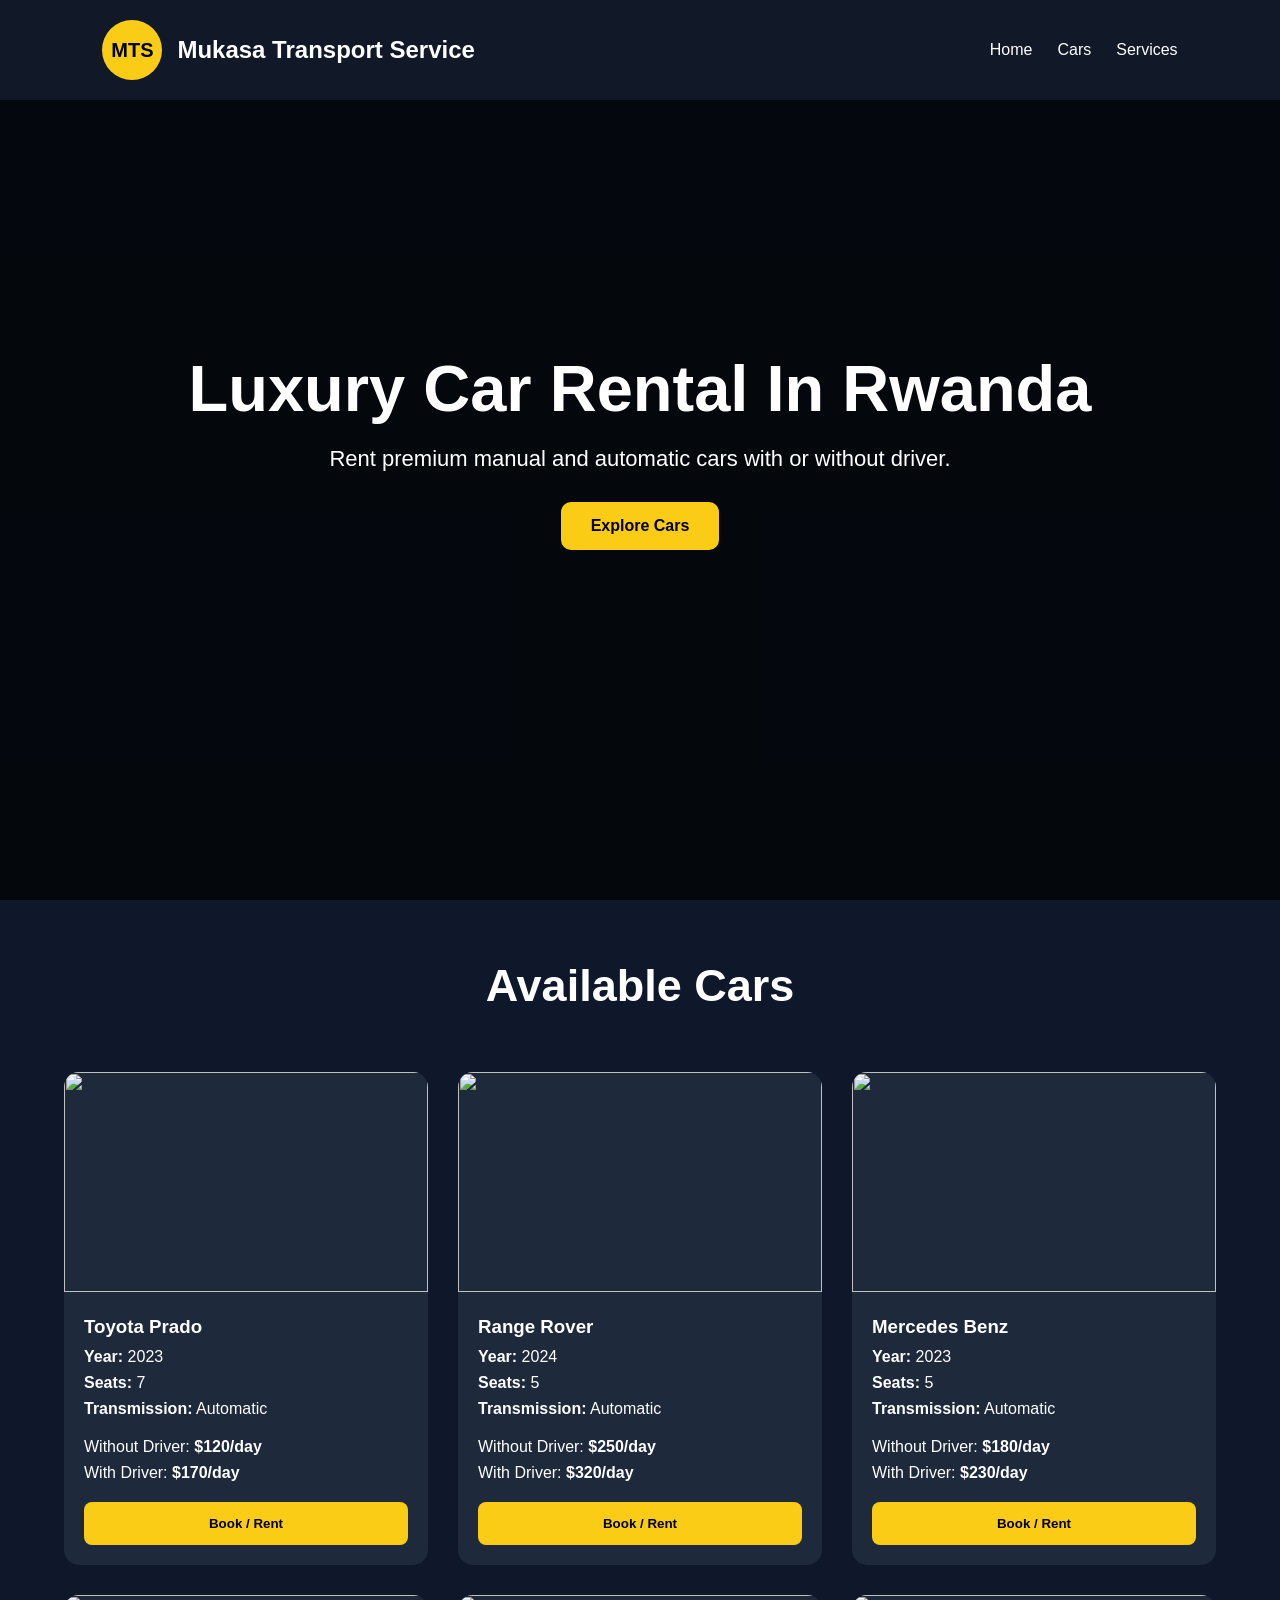
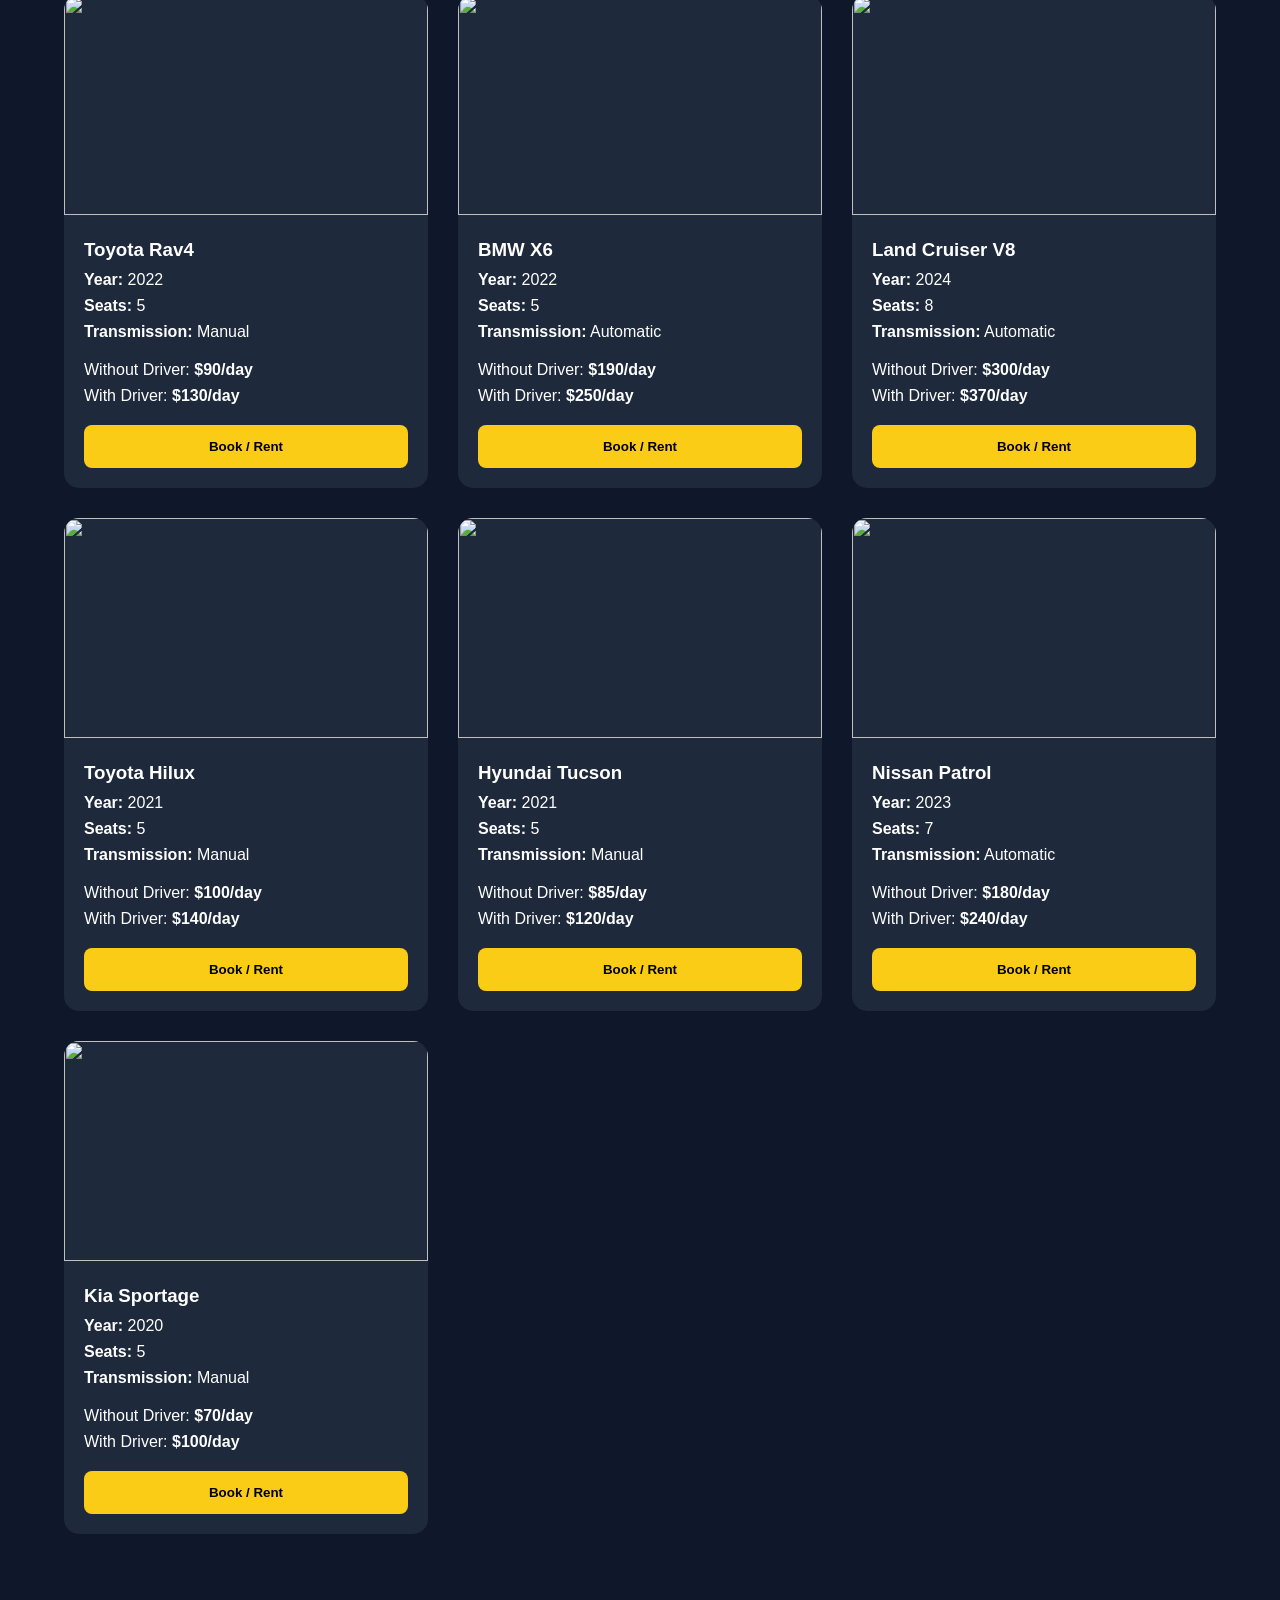
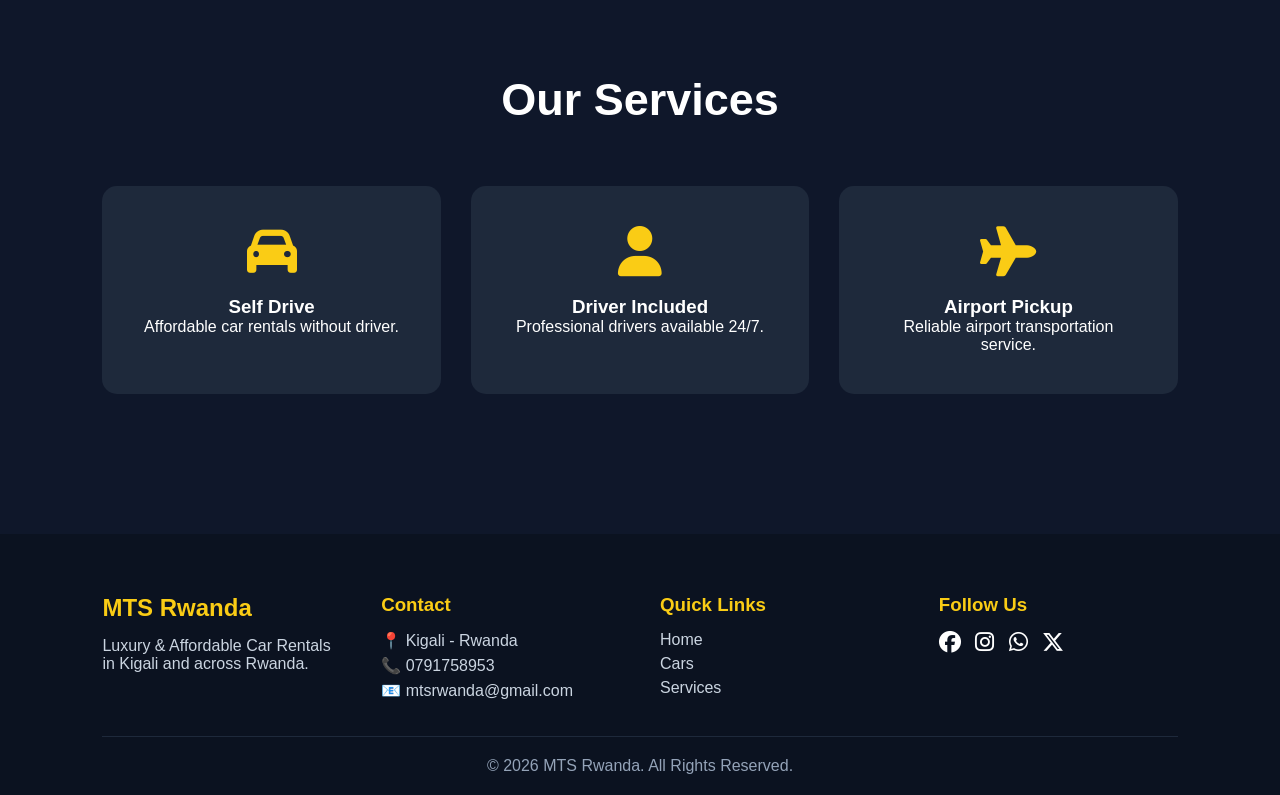
==== index.html @ c72e8985 "Initial commit" ====
<!DOCTYPE html>
<html lang="en">
<head>
  <meta charset="UTF-8" />
  <meta name="viewport" content="width=device-width, initial-scale=1.0"/>
  <title>MTS Rwanda</title>

  <link rel="stylesheet" href="styles.css">
  <link rel="stylesheet"
  href="https://cdnjs.cloudflare.com/ajax/libs/font-awesome/6.5.1/css/all.min.css"/>
</head>

<body>

<!-- NAVBAR -->
<nav class="navbar">
  <a href="index.html" class="logo-box">
    <div class="logo-circle">MTS</div>
    <h2>Mukasa Transport Service</h2>
  </a>

  <ul class="nav-links">
    <li><a href="#">Home</a></li>
    <li><a href="#cars">Cars</a></li>
    <li><a href="#services">Services</a></li>
  </ul>
</nav>

<!-- HERO -->
<section class="hero">
  <div class="overlay"></div>

  <div class="hero-content">
    <h1>Luxury Car Rental In Rwanda</h1>
    <p>Rent premium manual and automatic cars with or without driver.</p>
    <a href="#cars" class="hero-btn">Explore Cars</a>
  </div>
</section>

<!-- CARS -->
<section class="cars-section" id="cars">
  <h2 class="section-title">Available Cars</h2>
  <div class="cars-container" id="cars-container"></div>
</section>

<!-- SERVICES -->
<section class="services" id="services">
  <h2 class="section-title">Our Services</h2>

  <div class="services-grid">
    <div class="service-card">
      <i class="fa-solid fa-car"></i>
      <h3>Self Drive</h3>
      <p>Affordable car rentals without driver.</p>
    </div>

    <div class="service-card">
      <i class="fa-solid fa-user"></i>
      <h3>Driver Included</h3>
      <p>Professional drivers available 24/7.</p>
    </div>

    <div class="service-card">
      <i class="fa-solid fa-plane"></i>
      <h3>Airport Pickup</h3>
      <p>Reliable airport transportation service.</p>
    </div>
  </div>
</section>

<!-- FOOTER -->
<footer class="footer">
  <div class="footer-container">

    <div class="footer-box">
      <h2>MTS Rwanda</h2>
      <p>Luxury & Affordable Car Rentals in Kigali and across Rwanda.</p>
    </div>

    <div class="footer-box">
      <h3>Contact</h3>
      <p>📍 Kigali - Rwanda</p>
      <p>📞 0791758953</p>
      <p>📧 mtsrwanda@gmail.com</p>
    </div>

    <div class="footer-box">
      <h3>Quick Links</h3>
      <a href="#">Home</a>
      <a href="#cars">Cars</a>
      <a href="#services">Services</a>
    </div>

    <div class="footer-box">
      <h3>Follow Us</h3>
      <div class="socials">
        <i class="fa-brands fa-facebook"></i>
        <i class="fa-brands fa-instagram"></i>
        <i class="fa-brands fa-whatsapp"></i>
        <i class="fa-brands fa-x-twitter"></i>
      </div>
    </div>

  </div>

  <div class="footer-bottom">
    <p>© 2026 MTS Rwanda. All Rights Reserved.</p>
  </div>
</footer>

<script src="script.js"></script>
</body>
</html>
---- styles.css ----
*{
  margin:0;
  padding:0;
  box-sizing:border-box;
  font-family:Arial;
}

body{
  background:#0f172a;
  color:white;
}

/* NAVBAR */

.navbar{
  width:100%;
  padding:20px 8%;
  background:#111827;
  display:flex;
  justify-content:space-between;
  align-items:center;
  position:fixed;
  z-index:1000;
}

.logo-box{
  display:flex;
  align-items:center;
  gap:15px;
}

.logo-circle{
  width:60px;
  height:60px;
  border-radius:50%;
  background:#facc15;
  color:black;
  display:flex;
  justify-content:center;
  align-items:center;
  font-weight:bold;
  font-size:20px;
}

.nav-links{
  display:flex;
  gap:25px;
  list-style:none;
}

.nav-links a{
  color:white;
  text-decoration:none;
  transition:.3s;
}

.nav-links a:hover{
  color:#facc15;
}

/* HERO */

.hero{
  height:100vh;
  background:url('https://images.unsplash.com/photo-1492144534655-ae79c964c9d7?q=80&w=1200&auto=format&fit=crop');
  background-size:cover;
  background-position:center;
  position:relative;
  display:flex;
  justify-content:center;
  align-items:center;
}

.overlay{
  position:absolute;
  width:100%;
  height:100%;
  background:rgba(0,0,0,.7);
}

.hero-content{
  position:relative;
  z-index:10;
  text-align:center;
  animation:fadeIn 2s ease;
}

.hero-content h1{
  font-size:65px;
  margin-bottom:20px;
}

.hero-content p{
  font-size:22px;
  margin-bottom:30px;
}

.hero-btn{
  display:inline-block;
  padding:15px 30px;
  background:#facc15;
  color:black;
  text-decoration:none;
  border-radius:10px;
  font-weight:bold;
  transition:.3s;
}

.hero-btn:hover{
  transform:scale(1.05);
}

/* TITLES */

.section-title{
  text-align:center;
  margin:60px 0;
  font-size:45px;
}

/* CARS */

.cars-container{
  width:90%;
  margin:auto;
  display:grid;
  grid-template-columns:repeat(auto-fit,minmax(300px,1fr));
  gap:30px;
}

.car-card{
  background:#1e293b;
  border-radius:15px;
  overflow:hidden;
  transition:.4s;
}

.car-card:hover{
  transform:translateY(-10px);
}

.car-card img{
  width:100%;
  height:220px;
  object-fit:cover;
}

.car-info{
  padding:20px;
}

.car-info h3{
  margin-bottom:10px;
}

.car-info p{
  margin:8px 0;
}

.price-box{
  margin:20px 0;
}

.book-btn{
  width:100%;
  padding:14px;
  border:none;
  border-radius:8px;
  background:#facc15;
  cursor:pointer;
  font-weight:bold;
}

/* SERVICES */

.services{
  padding:80px 8%;
}

.services-grid{
  display:grid;
  grid-template-columns:repeat(auto-fit,minmax(250px,1fr));
  gap:30px;
}

.service-card{
  background:#1e293b;
  padding:40px;
  border-radius:15px;
  text-align:center;
  transition:.3s;
}

.service-card:hover{
  transform:translateY(-10px);
}

.service-card i{
  font-size:50px;
  color:#facc15;
  margin-bottom:20px;
}

/* FOOTER */
.footer{
  background:#0b1220;
  padding:60px 8% 20px;
  margin-top:60px;
  animation:fadeIn 1.5s ease;
}

.footer-container{
  display:grid;
  grid-template-columns:repeat(auto-fit,minmax(220px,1fr));
  gap:40px;
}

.footer-box h2,
.footer-box h3{
  margin-bottom:15px;
  color:#facc15;
}

.footer-box p,
.footer-box a{
  color:#cbd5e1;
  text-decoration:none;
  display:block;
  margin:6px 0;
  transition:.3s;
}

.footer-box a:hover{
  color:#facc15;
  transform:translateX(5px);
}

.socials i{
  font-size:22px;
  margin-right:10px;
  cursor:pointer;
  transition:.3s;
}

.socials i:hover{
  color:#facc15;
  transform:scale(1.2);
}

.footer-bottom{
  text-align:center;
  margin-top:30px;
  padding-top:20px;
  border-top:1px solid #1e293b;
  color:#94a3b8;
}

/* BOOKING PAGE */

.booking-page{
  min-height:100vh;
  display:flex;
  justify-content:center;
  align-items:center;
  padding:100px 20px;
}

.booking-form{
  width:450px;
  background:#1e293b;
  padding:30px;
  border-radius:15px;
  display:flex;
  flex-direction:column;
  gap:15px;
}

.booking-form input,
.booking-form textarea,
.booking-form select{
  padding:14px;
  border:none;
  border-radius:8px;
}

.booking-form button{
  padding:14px;
  border:none;
  border-radius:8px;
  background:#facc15;
  font-weight:bold;
  cursor:pointer;
}

/* ADMIN */

.admin-container{
  padding:120px 8%;
}

.admin-form{
  background:#1e293b;
  padding:30px;
  border-radius:15px;
  display:grid;
  gap:15px;
}

.admin-form input{
  padding:14px;
  border:none;
  border-radius:8px;
}

.admin-form button{
  padding:14px;
  border:none;
  border-radius:8px;
  background:#facc15;
  font-weight:bold;
  cursor:pointer;
}

/* ANIMATION */

@keyframes fadeIn{

  from{
    opacity:0;
    transform:translateY(30px);
  }

  to{
    opacity:1;
    transform:translateY(0);
  }

}

.logo-box{
  display:flex;
  align-items:center;
  gap:15px;
  text-decoration:none;
  color:white;
}
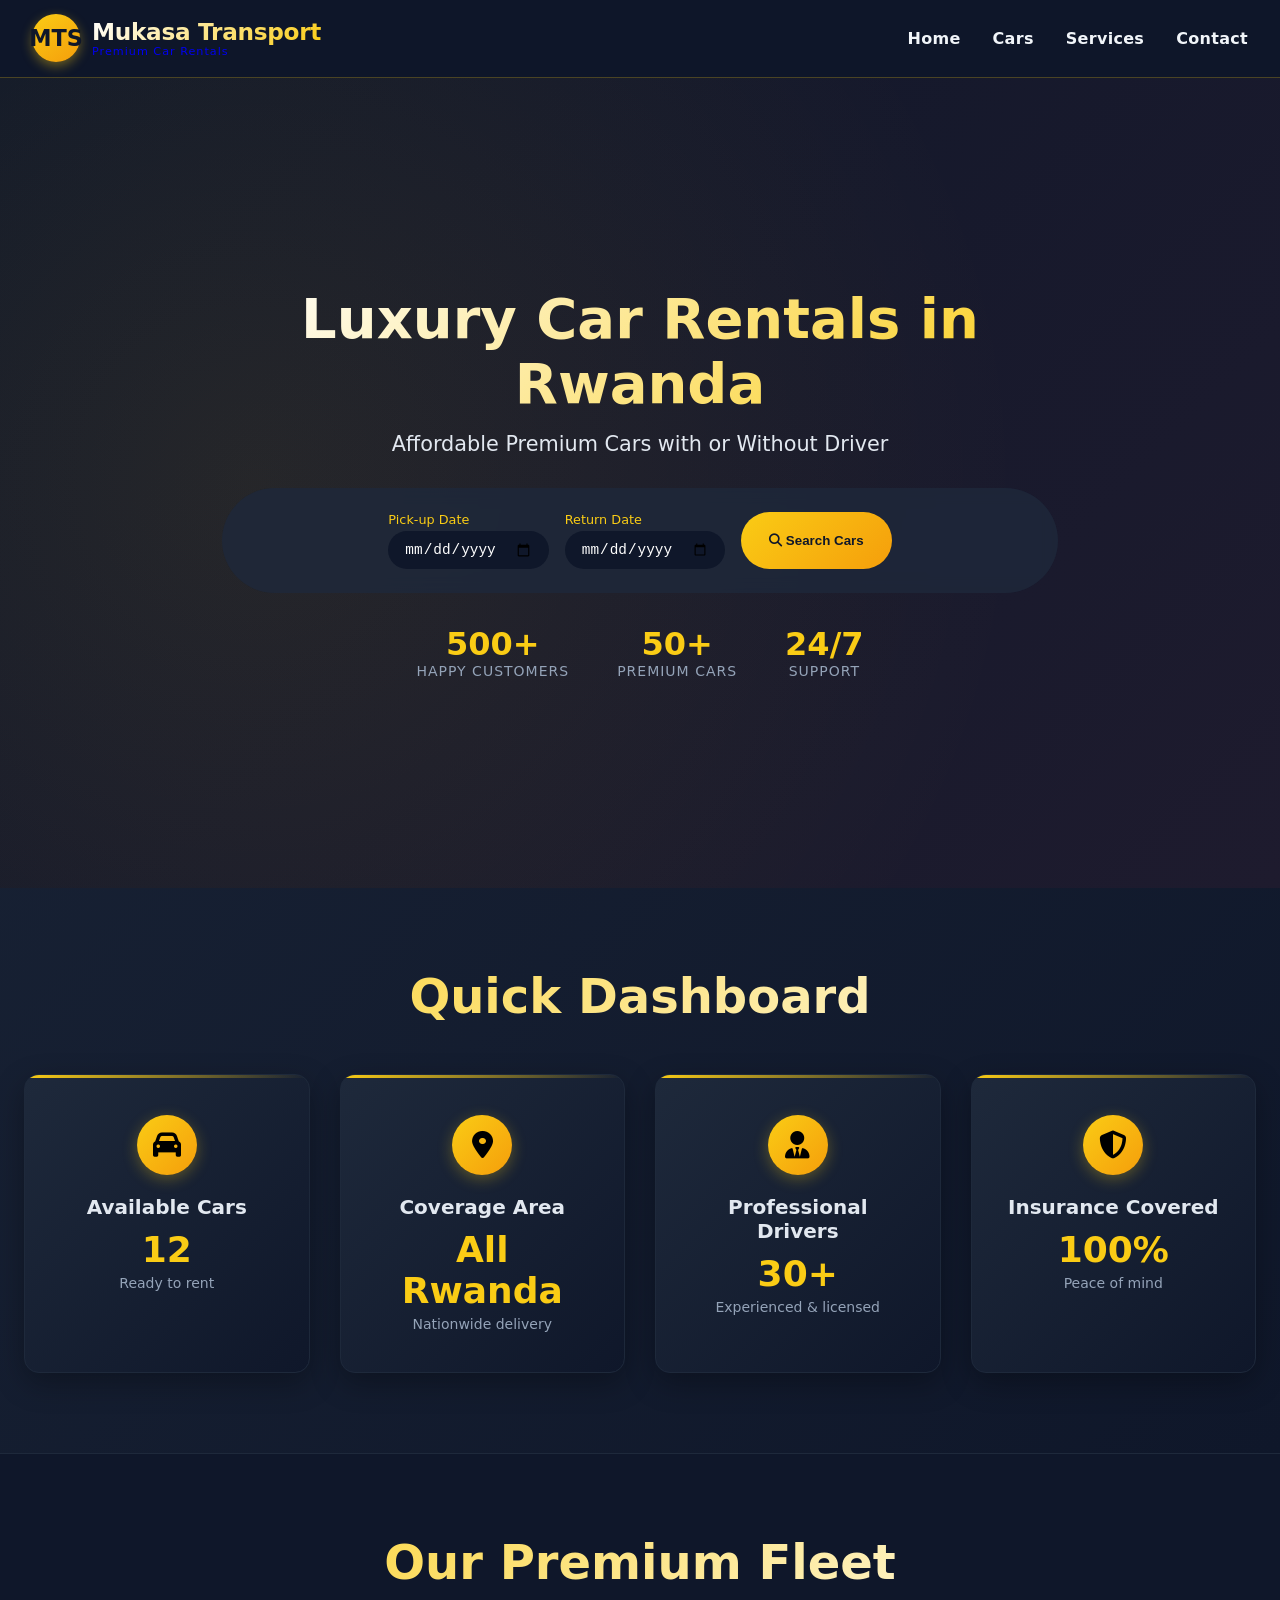
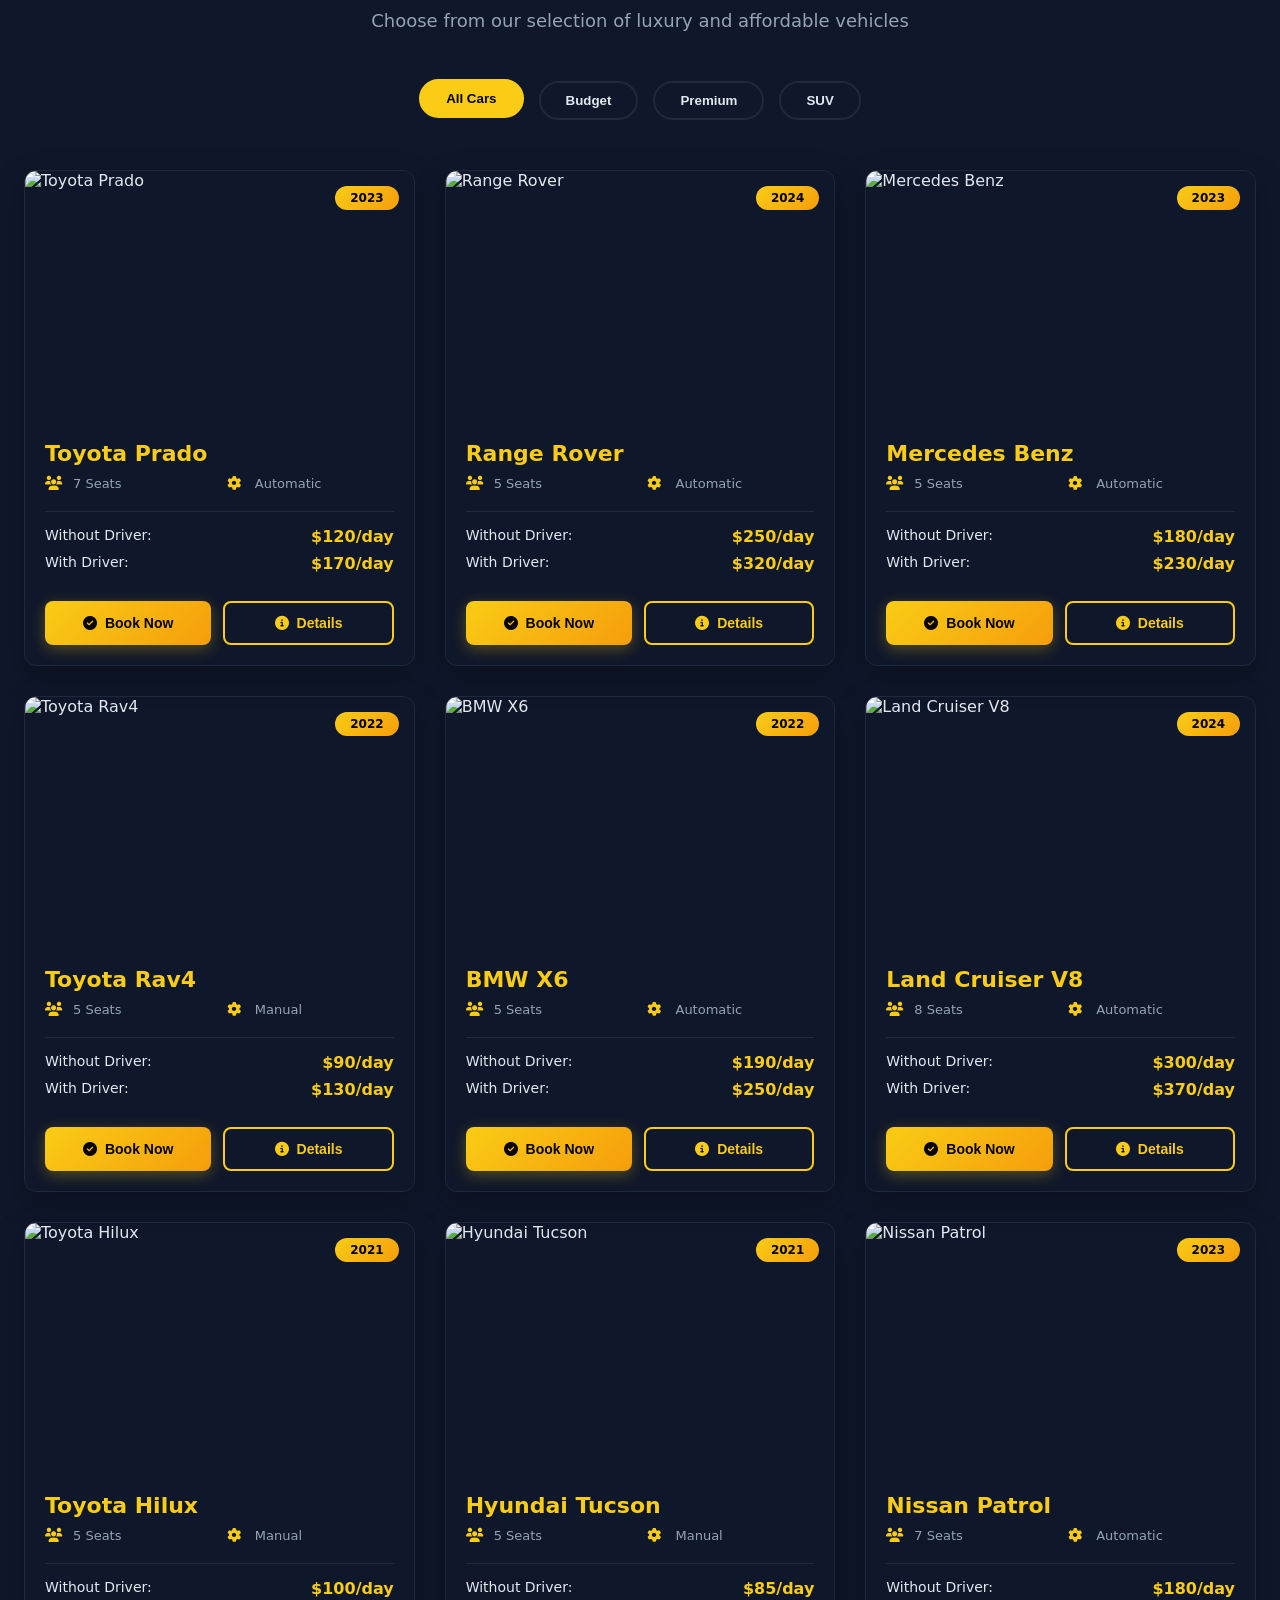
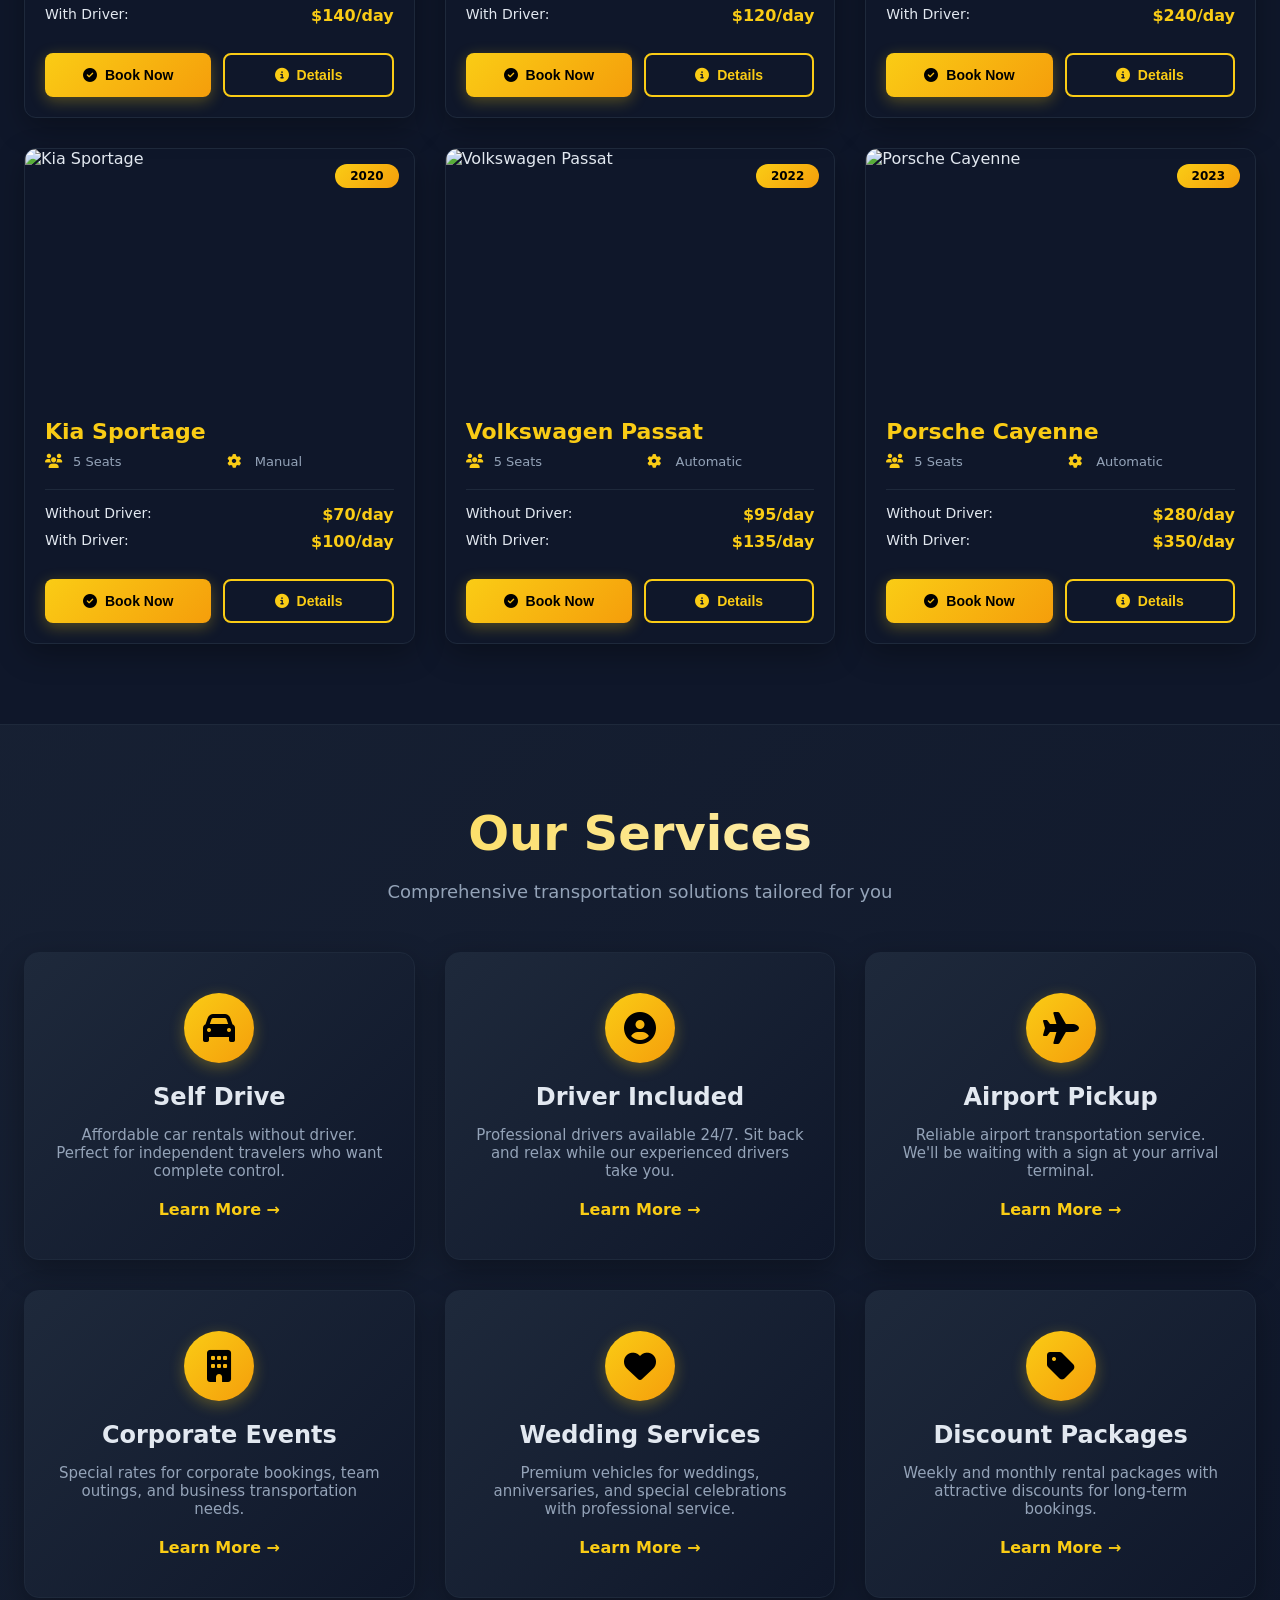
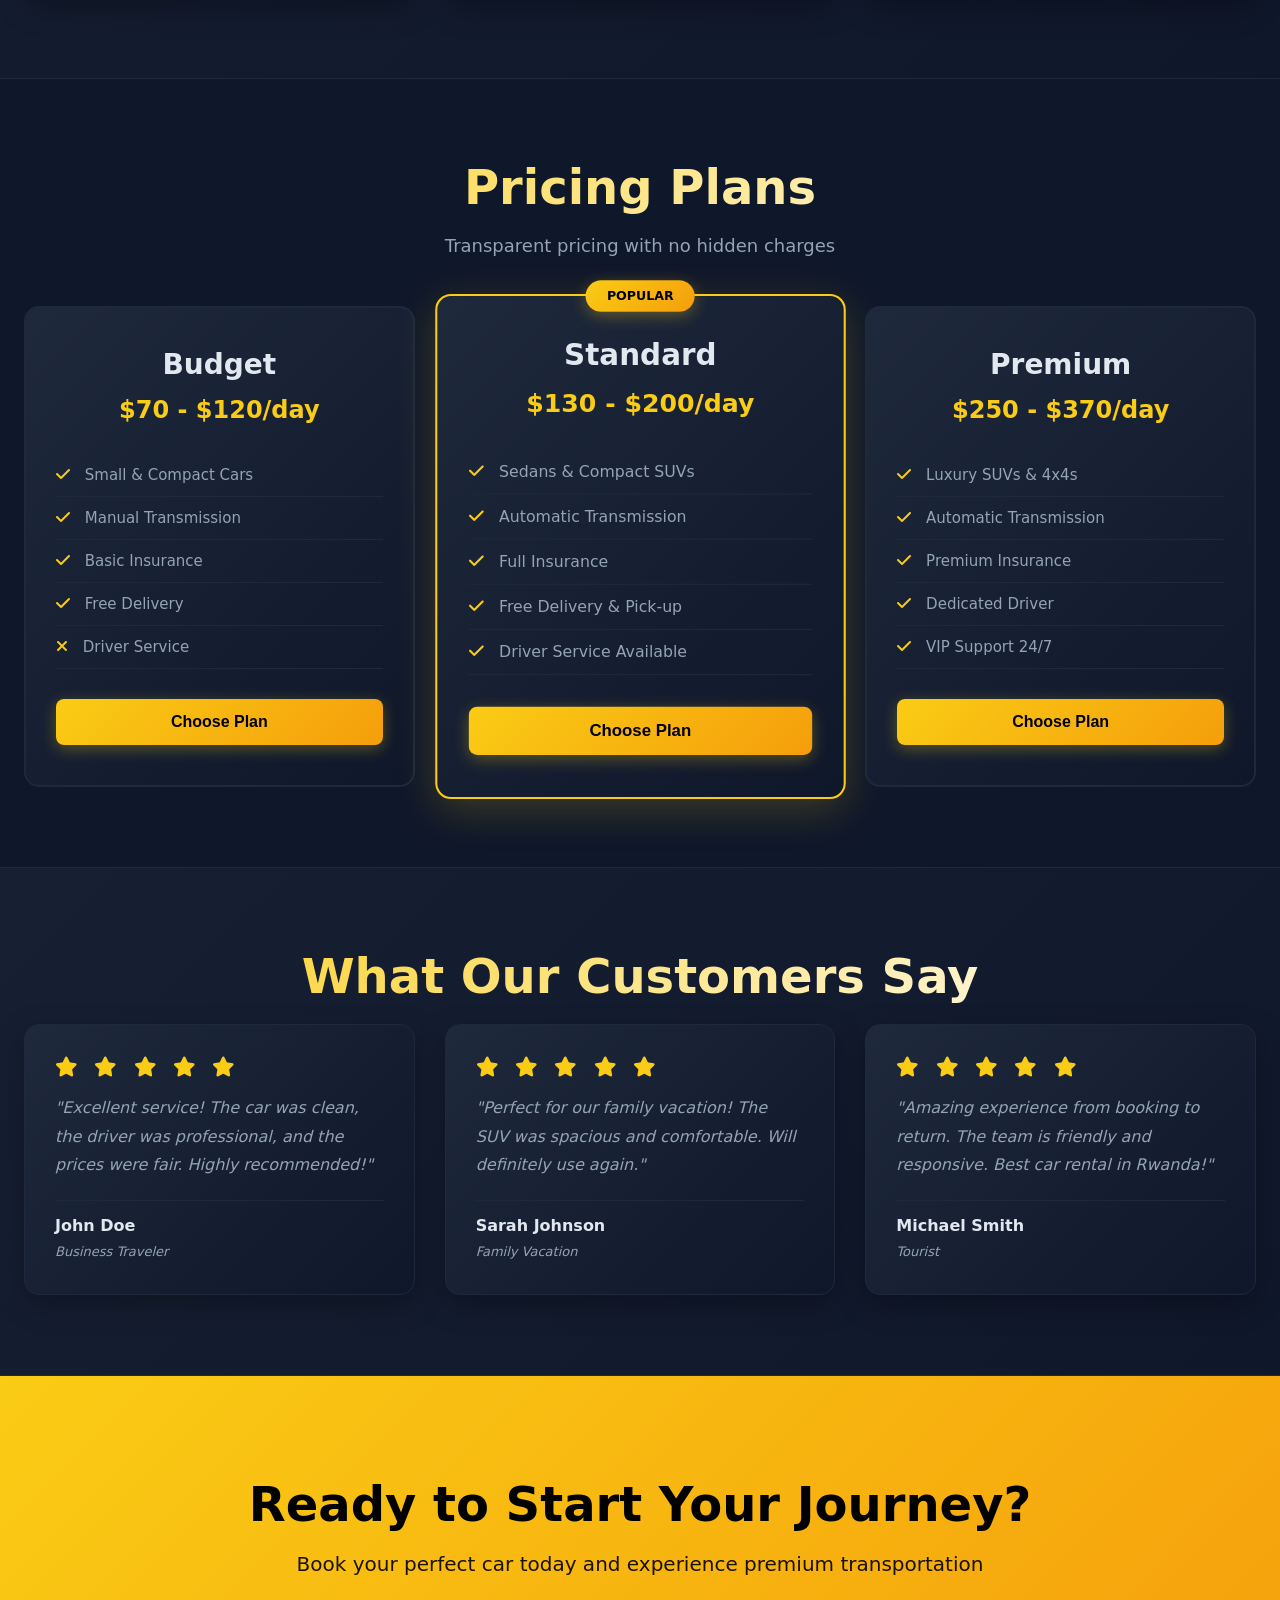
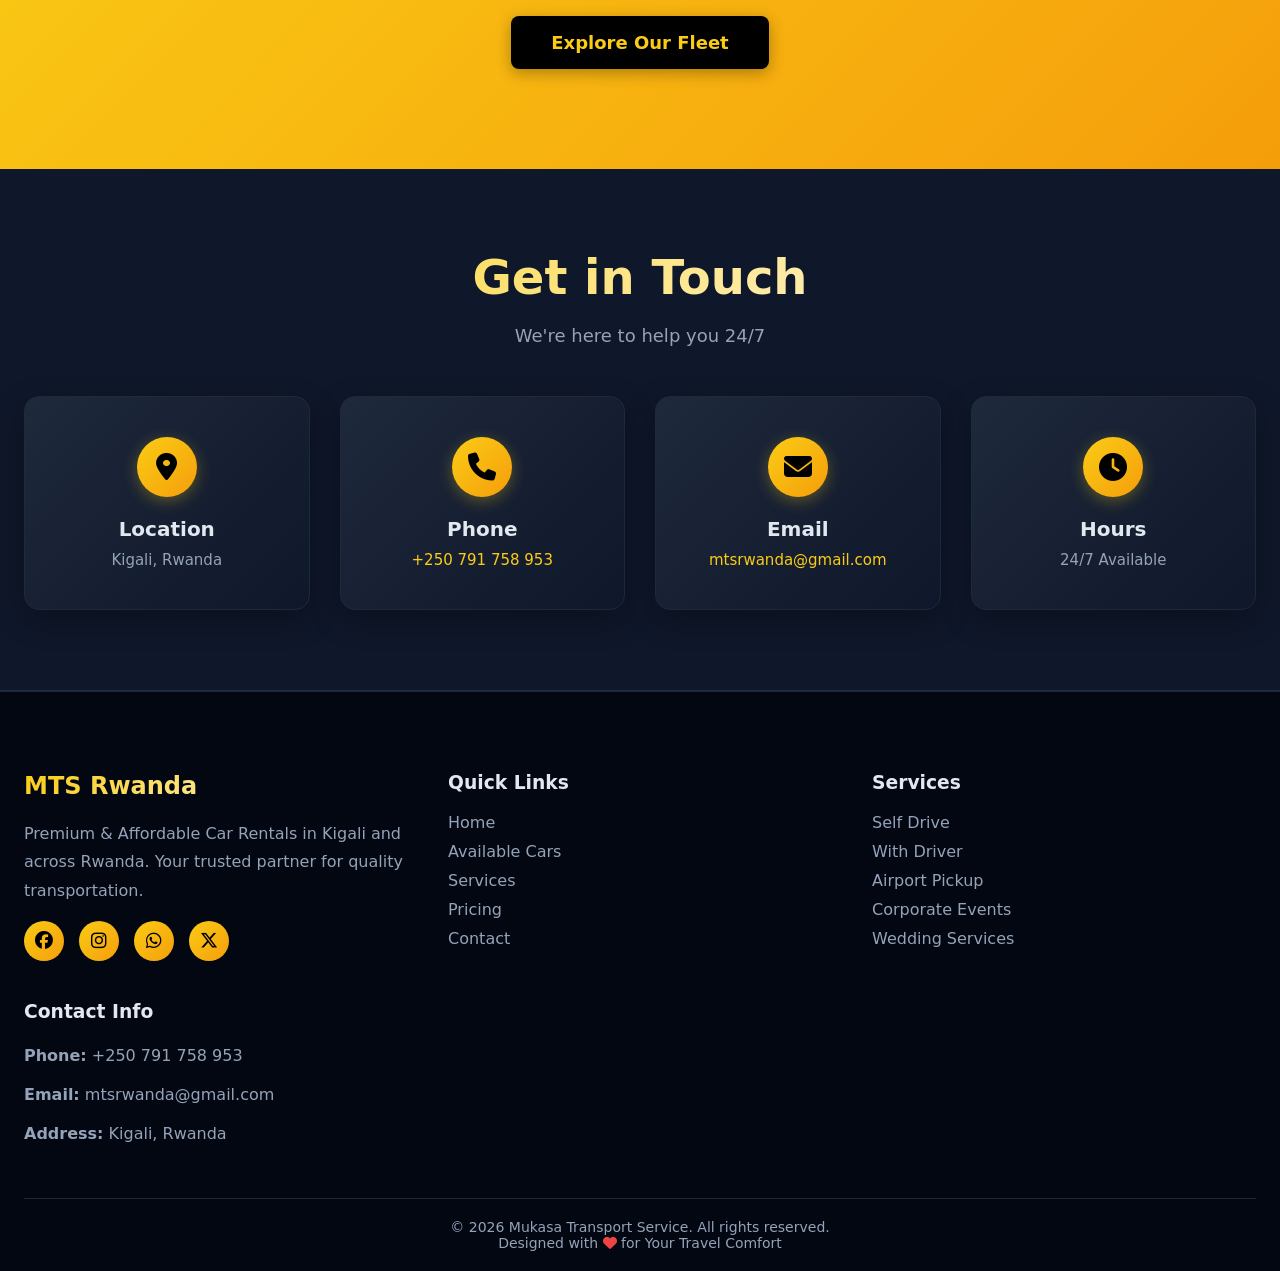
==== commit 54bfb318: "change son website" ====
--- a/index.html
+++ b/index.html
@@ -3,111 +3,412 @@
 <head>
   <meta charset="UTF-8" />
   <meta name="viewport" content="width=device-width, initial-scale=1.0"/>
-  <title>MTS Rwanda</title>
-
+  <title>Mukasa Transport Service - Premium Car Rental Rwanda</title>
   <link rel="stylesheet" href="styles.css">
-  <link rel="stylesheet"
-  href="https://cdnjs.cloudflare.com/ajax/libs/font-awesome/6.5.1/css/all.min.css"/>
+  <link rel="stylesheet" href="https://cdnjs.cloudflare.com/ajax/libs/font-awesome/6.5.1/css/all.min.css"/>
 </head>
 
 <body>
 
-<!-- NAVBAR -->
 <nav class="navbar">
   <a href="index.html" class="logo-box">
     <div class="logo-circle">MTS</div>
-    <h2>Mukasa Transport Service</h2>
+    <div class="logo-text">
+      <h2>Mukasa Transport</h2>
+      <p>Premium Car Rentals</p>
+    </div>
   </a>
 
   <ul class="nav-links">
-    <li><a href="#">Home</a></li>
-    <li><a href="#cars">Cars</a></li>
-    <li><a href="#services">Services</a></li>
+    <li><a href="index.html" class="nav-link">Home</a></li>
+    <li><a href="index.html#cars" class="nav-link">Cars</a></li>
+    <li><a href="index.html#services" class="nav-link">Services</a></li>
+    <li><a href="index.html#contact" class="nav-link">Contact</a></li>
   </ul>
+
+  <div class="mobile-menu-btn">
+    <i class="fas fa-bars"></i>
+  </div>
 </nav>
 
-<!-- HERO -->
-<section class="hero">
+<!-- HERO SECTION -->
+<section class="hero" id="home">
   <div class="overlay"></div>
-
+  
   <div class="hero-content">
-    <h1>Luxury Car Rental In Rwanda</h1>
-    <p>Rent premium manual and automatic cars with or without driver.</p>
-    <a href="#cars" class="hero-btn">Explore Cars</a>
-  </div>
-</section>
-
-<!-- CARS -->
+    <h1 class="hero-title">Luxury Car Rentals in Rwanda</h1>
+    <p class="hero-subtitle">Affordable Premium Cars with or Without Driver</p>
+    
+    <div class="hero-search">
+      <div class="search-group">
+        <label>Pick-up Date</label>
+        <input type="date" id="pickupDate" required>
+      </div>
+      <div class="search-group">
+        <label>Return Date</label>
+        <input type="date" id="returnDate" required>
+      </div>
+      <button class="search-btn" onclick="searchCars()">
+        <i class="fas fa-search"></i> Search Cars
+      </button>
+    </div>
+
+    <div class="hero-stats">
+      <div class="stat">
+        <h3>500+</h3>
+        <p>Happy Customers</p>
+      </div>
+      <div class="stat">
+        <h3>50+</h3>
+        <p>Premium Cars</p>
+      </div>
+      <div class="stat">
+        <h3>24/7</h3>
+        <p>Support</p>
+      </div>
+    </div>
+  </div>
+</section>
+
+<!-- DASHBOARD SECTION -->
+<section class="dashboard" id="dashboard">
+  <div class="container">
+    <h2 class="section-title">Quick Dashboard</h2>
+    
+    <div class="dashboard-grid">
+      <div class="dashboard-card">
+        <div class="card-icon">
+          <i class="fas fa-car"></i>
+        </div>
+        <h3>Available Cars</h3>
+        <p class="card-number" id="carCount">50</p>
+        <p class="card-description">Ready to rent</p>
+      </div>
+
+      <div class="dashboard-card">
+        <div class="card-icon">
+          <i class="fas fa-map-marker-alt"></i>
+        </div>
+        <h3>Coverage Area</h3>
+        <p class="card-number">All Rwanda</p>
+        <p class="card-description">Nationwide delivery</p>
+      </div>
+
+      <div class="dashboard-card">
+        <div class="card-icon">
+          <i class="fas fa-user-tie"></i>
+        </div>
+        <h3>Professional Drivers</h3>
+        <p class="card-number">30+</p>
+        <p class="card-description">Experienced & licensed</p>
+      </div>
+
+      <div class="dashboard-card">
+        <div class="card-icon">
+          <i class="fas fa-shield-alt"></i>
+        </div>
+        <h3>Insurance Covered</h3>
+        <p class="card-number">100%</p>
+        <p class="card-description">Peace of mind</p>
+      </div>
+    </div>
+  </div>
+</section>
+
+<!-- CARS SECTION -->
 <section class="cars-section" id="cars">
-  <h2 class="section-title">Available Cars</h2>
-  <div class="cars-container" id="cars-container"></div>
-</section>
-
-<!-- SERVICES -->
+  <div class="container">
+    <h2 class="section-title">Our Premium Fleet</h2>
+    <p class="section-subtitle">Choose from our selection of luxury and affordable vehicles</p>
+    
+    <div class="filter-controls">
+      <button class="filter-btn active" data-filter="all">All Cars</button>
+      <button class="filter-btn" data-filter="budget">Budget</button>
+      <button class="filter-btn" data-filter="premium">Premium</button>
+      <button class="filter-btn" data-filter="suv">SUV</button>
+    </div>
+
+    <div class="cars-container" id="cars-container"></div>
+  </div>
+</section>
+
+<!-- SERVICES SECTION -->
 <section class="services" id="services">
-  <h2 class="section-title">Our Services</h2>
-
-  <div class="services-grid">
-    <div class="service-card">
-      <i class="fa-solid fa-car"></i>
-      <h3>Self Drive</h3>
-      <p>Affordable car rentals without driver.</p>
-    </div>
-
-    <div class="service-card">
-      <i class="fa-solid fa-user"></i>
-      <h3>Driver Included</h3>
-      <p>Professional drivers available 24/7.</p>
-    </div>
-
-    <div class="service-card">
-      <i class="fa-solid fa-plane"></i>
-      <h3>Airport Pickup</h3>
-      <p>Reliable airport transportation service.</p>
+  <div class="container">
+    <h2 class="section-title">Our Services</h2>
+    <p class="section-subtitle">Comprehensive transportation solutions tailored for you</p>
+
+    <div class="services-grid">
+      <div class="service-card">
+        <div class="service-icon">
+          <i class="fas fa-car"></i>
+        </div>
+        <h3>Self Drive</h3>
+        <p>Affordable car rentals without driver. Perfect for independent travelers who want complete control.</p>
+        <a href="#cars" class="service-link">Learn More →</a>
+      </div>
+
+      <div class="service-card">
+        <div class="service-icon">
+          <i class="fas fa-user-circle"></i>
+        </div>
+        <h3>Driver Included</h3>
+        <p>Professional drivers available 24/7. Sit back and relax while our experienced drivers take you.</p>
+        <a href="#cars" class="service-link">Learn More →</a>
+      </div>
+
+      <div class="service-card">
+        <div class="service-icon">
+          <i class="fas fa-plane"></i>
+        </div>
+        <h3>Airport Pickup</h3>
+        <p>Reliable airport transportation service. We'll be waiting with a sign at your arrival terminal.</p>
+        <a href="#cars" class="service-link">Learn More →</a>
+      </div>
+
+      <div class="service-card">
+        <div class="service-icon">
+          <i class="fas fa-building"></i>
+        </div>
+        <h3>Corporate Events</h3>
+        <p>Special rates for corporate bookings, team outings, and business transportation needs.</p>
+        <a href="#cars" class="service-link">Learn More →</a>
+      </div>
+
+      <div class="service-card">
+        <div class="service-icon">
+          <i class="fas fa-heart"></i>
+        </div>
+        <h3>Wedding Services</h3>
+        <p>Premium vehicles for weddings, anniversaries, and special celebrations with professional service.</p>
+        <a href="#cars" class="service-link">Learn More →</a>
+      </div>
+
+      <div class="service-card">
+        <div class="service-icon">
+          <i class="fas fa-tag"></i>
+        </div>
+        <h3>Discount Packages</h3>
+        <p>Weekly and monthly rental packages with attractive discounts for long-term bookings.</p>
+        <a href="#cars" class="service-link">Learn More →</a>
+      </div>
+    </div>
+  </div>
+</section>
+
+<!-- PRICING SECTION -->
+<section class="pricing" id="pricing">
+  <div class="container">
+    <h2 class="section-title">Pricing Plans</h2>
+    <p class="section-subtitle">Transparent pricing with no hidden charges</p>
+
+    <div class="pricing-grid">
+      <div class="pricing-card budget-plan">
+        <h3>Budget</h3>
+        <p class="price-range">$70 - $120/day</p>
+        <ul class="pricing-features">
+          <li><i class="fas fa-check"></i> Small & Compact Cars</li>
+          <li><i class="fas fa-check"></i> Manual Transmission</li>
+          <li><i class="fas fa-check"></i> Basic Insurance</li>
+          <li><i class="fas fa-check"></i> Free Delivery</li>
+          <li><i class="fas fa-times"></i> Driver Service</li>
+        </ul>
+        <button class="price-btn">Choose Plan</button>
+      </div>
+
+      <div class="pricing-card standard-plan">
+        <div class="popular-badge">POPULAR</div>
+        <h3>Standard</h3>
+        <p class="price-range">$130 - $200/day</p>
+        <ul class="pricing-features">
+          <li><i class="fas fa-check"></i> Sedans & Compact SUVs</li>
+          <li><i class="fas fa-check"></i> Automatic Transmission</li>
+          <li><i class="fas fa-check"></i> Full Insurance</li>
+          <li><i class="fas fa-check"></i> Free Delivery & Pick-up</li>
+          <li><i class="fas fa-check"></i> Driver Service Available</li>
+        </ul>
+        <button class="price-btn">Choose Plan</button>
+      </div>
+
+      <div class="pricing-card premium-plan">
+        <h3>Premium</h3>
+        <p class="price-range">$250 - $370/day</p>
+        <ul class="pricing-features">
+          <li><i class="fas fa-check"></i> Luxury SUVs & 4x4s</li>
+          <li><i class="fas fa-check"></i> Automatic Transmission</li>
+          <li><i class="fas fa-check"></i> Premium Insurance</li>
+          <li><i class="fas fa-check"></i> Dedicated Driver</li>
+          <li><i class="fas fa-check"></i> VIP Support 24/7</li>
+        </ul>
+        <button class="price-btn">Choose Plan</button>
+      </div>
+    </div>
+  </div>
+</section>
+
+<!-- TESTIMONIALS SECTION -->
+<section class="testimonials">
+  <div class="container">
+    <h2 class="section-title">What Our Customers Say</h2>
+    
+    <div class="testimonials-grid">
+      <div class="testimonial-card">
+        <div class="stars">
+          <i class="fas fa-star"></i>
+          <i class="fas fa-star"></i>
+          <i class="fas fa-star"></i>
+          <i class="fas fa-star"></i>
+          <i class="fas fa-star"></i>
+        </div>
+        <p>"Excellent service! The car was clean, the driver was professional, and the prices were fair. Highly recommended!"</p>
+        <div class="testimonial-author">
+          <div class="author-info">
+            <h4>John Doe</h4>
+            <p>Business Traveler</p>
+          </div>
+        </div>
+      </div>
+
+      <div class="testimonial-card">
+        <div class="stars">
+          <i class="fas fa-star"></i>
+          <i class="fas fa-star"></i>
+          <i class="fas fa-star"></i>
+          <i class="fas fa-star"></i>
+          <i class="fas fa-star"></i>
+        </div>
+        <p>"Perfect for our family vacation! The SUV was spacious and comfortable. Will definitely use again."</p>
+        <div class="testimonial-author">
+          <div class="author-info">
+            <h4>Sarah Johnson</h4>
+            <p>Family Vacation</p>
+          </div>
+        </div>
+      </div>
+
+      <div class="testimonial-card">
+        <div class="stars">
+          <i class="fas fa-star"></i>
+          <i class="fas fa-star"></i>
+          <i class="fas fa-star"></i>
+          <i class="fas fa-star"></i>
+          <i class="fas fa-star"></i>
+        </div>
+        <p>"Amazing experience from booking to return. The team is friendly and responsive. Best car rental in Rwanda!"</p>
+        <div class="testimonial-author">
+          <div class="author-info">
+            <h4>Michael Smith</h4>
+            <p>Tourist</p>
+          </div>
+        </div>
+      </div>
+    </div>
+  </div>
+</section>
+
+<!-- CTA SECTION -->
+<section class="cta-section">
+  <div class="container">
+    <h2>Ready to Start Your Journey?</h2>
+    <p>Book your perfect car today and experience premium transportation</p>
+    <a href="#cars" class="cta-btn">Explore Our Fleet</a>
+  </div>
+</section>
+
+<!-- CONTACT SECTION -->
+<section class="contact" id="contact">
+  <div class="container">
+    <h2 class="section-title">Get in Touch</h2>
+    <p class="section-subtitle">We're here to help you 24/7</p>
+
+    <div class="contact-grid">
+      <div class="contact-info">
+        <div class="contact-icon">
+          <i class="fas fa-map-marker-alt"></i>
+        </div>
+        <h3>Location</h3>
+        <p>Kigali, Rwanda</p>
+      </div>
+
+      <div class="contact-info">
+        <div class="contact-icon">
+          <i class="fas fa-phone"></i>
+        </div>
+        <h3>Phone</h3>
+        <p><a href="tel:+250791758953">+250 791 758 953</a></p>
+      </div>
+
+      <div class="contact-info">
+        <div class="contact-icon">
+          <i class="fas fa-envelope"></i>
+        </div>
+        <h3>Email</h3>
+        <p><a href="mailto:mtsrwanda@gmail.com">mtsrwanda@gmail.com</a></p>
+      </div>
+
+      <div class="contact-info">
+        <div class="contact-icon">
+          <i class="fas fa-clock"></i>
+        </div>
+        <h3>Hours</h3>
+        <p>24/7 Available</p>
+      </div>
     </div>
   </div>
 </section>
 
 <!-- FOOTER -->
 <footer class="footer">
-  <div class="footer-container">
-
-    <div class="footer-box">
-      <h2>MTS Rwanda</h2>
-      <p>Luxury & Affordable Car Rentals in Kigali and across Rwanda.</p>
-    </div>
-
-    <div class="footer-box">
-      <h3>Contact</h3>
-      <p>📍 Kigali - Rwanda</p>
-      <p>📞 0791758953</p>
-      <p>📧 mtsrwanda@gmail.com</p>
-    </div>
-
-    <div class="footer-box">
-      <h3>Quick Links</h3>
-      <a href="#">Home</a>
-      <a href="#cars">Cars</a>
-      <a href="#services">Services</a>
-    </div>
-
-    <div class="footer-box">
-      <h3>Follow Us</h3>
-      <div class="socials">
-        <i class="fa-brands fa-facebook"></i>
-        <i class="fa-brands fa-instagram"></i>
-        <i class="fa-brands fa-whatsapp"></i>
-        <i class="fa-brands fa-x-twitter"></i>
-      </div>
-    </div>
-
-  </div>
-
-  <div class="footer-bottom">
-    <p>© 2026 MTS Rwanda. All Rights Reserved.</p>
+  <div class="container">
+    <div class="footer-grid">
+      <div class="footer-box">
+        <h2>MTS Rwanda</h2>
+        <p>Premium & Affordable Car Rentals in Kigali and across Rwanda. Your trusted partner for quality transportation.</p>
+        <div class="footer-socials">
+          <a href="#" title="Facebook"><i class="fab fa-facebook"></i></a>
+          <a href="#" title="Instagram"><i class="fab fa-instagram"></i></a>
+          <a href="#" title="WhatsApp"><i class="fab fa-whatsapp"></i></a>
+          <a href="#" title="Twitter"><i class="fab fa-x-twitter"></i></a>
+        </div>
+      </div>
+
+      <div class="footer-box">
+        <h3>Quick Links</h3>
+        <ul>
+          <li><a href="#home">Home</a></li>
+          <li><a href="#cars">Available Cars</a></li>
+          <li><a href="#services">Services</a></li>
+          <li><a href="#pricing">Pricing</a></li>
+          <li><a href="#contact">Contact</a></li>
+        </ul>
+      </div>
+
+      <div class="footer-box">
+        <h3>Services</h3>
+        <ul>
+          <li><a href="#">Self Drive</a></li>
+          <li><a href="#">With Driver</a></li>
+          <li><a href="#">Airport Pickup</a></li>
+          <li><a href="#">Corporate Events</a></li>
+          <li><a href="#">Wedding Services</a></li>
+        </ul>
+      </div>
+
+      <div class="footer-box">
+        <h3>Contact Info</h3>
+        <p><strong>Phone:</strong> +250 791 758 953</p>
+        <p><strong>Email:</strong> mtsrwanda@gmail.com</p>
+        <p><strong>Address:</strong> Kigali, Rwanda</p>
+      </div>
+    </div>
+
+    <div class="footer-bottom">
+      <p>&copy; 2026 Mukasa Transport Service. All rights reserved.</p>
+      <p>Designed with <i class="fas fa-heart"></i> for Your Travel Comfort</p>
+    </div>
   </div>
 </footer>
 
 <script src="script.js"></script>
 </body>
-</html>+</html>  
--- a/styles.css
+++ b/styles.css
@@ -1,346 +1,2778 @@
-*{
-  margin:0;
-  padding:0;
-  box-sizing:border-box;
-  font-family:Arial;
-}
-
-body{
-  background:#0f172a;
-  color:white;
-}
-
-/* NAVBAR */
-
-.navbar{
-  width:100%;
-  padding:20px 8%;
-  background:#111827;
-  display:flex;
-  justify-content:space-between;
-  align-items:center;
-  position:fixed;
-  z-index:1000;
-}
-
-.logo-box{
-  display:flex;
-  align-items:center;
-  gap:15px;
-}
-
-.logo-circle{
-  width:60px;
-  height:60px;
-  border-radius:50%;
-  background:#facc15;
-  color:black;
-  display:flex;
-  justify-content:center;
-  align-items:center;
-  font-weight:bold;
-  font-size:20px;
-}
-
-.nav-links{
-  display:flex;
-  gap:25px;
-  list-style:none;
-}
-
-.nav-links a{
-  color:white;
-  text-decoration:none;
-  transition:.3s;
-}
-
-.nav-links a:hover{
-  color:#facc15;
-}
-
-/* HERO */
-
-.hero{
-  height:100vh;
-  background:url('https://images.unsplash.com/photo-1492144534655-ae79c964c9d7?q=80&w=1200&auto=format&fit=crop');
-  background-size:cover;
-  background-position:center;
-  position:relative;
-  display:flex;
-  justify-content:center;
-  align-items:center;
-}
-
-.overlay{
-  position:absolute;
-  width:100%;
-  height:100%;
-  background:rgba(0,0,0,.7);
-}
-
-.hero-content{
-  position:relative;
-  z-index:10;
-  text-align:center;
-  animation:fadeIn 2s ease;
-}
-
-.hero-content h1{
-  font-size:65px;
-  margin-bottom:20px;
-}
-
-.hero-content p{
-  font-size:22px;
-  margin-bottom:30px;
-}
-
-.hero-btn{
-  display:inline-block;
-  padding:15px 30px;
-  background:#facc15;
-  color:black;
-  text-decoration:none;
-  border-radius:10px;
-  font-weight:bold;
-  transition:.3s;
-}
-
-.hero-btn:hover{
-  transform:scale(1.05);
-}
-
-/* TITLES */
-
-.section-title{
-  text-align:center;
-  margin:60px 0;
-  font-size:45px;
-}
-
-/* CARS */
-
-.cars-container{
-  width:90%;
-  margin:auto;
-  display:grid;
-  grid-template-columns:repeat(auto-fit,minmax(300px,1fr));
-  gap:30px;
-}
-
-.car-card{
-  background:#1e293b;
-  border-radius:15px;
-  overflow:hidden;
-  transition:.4s;
-}
-
-.car-card:hover{
-  transform:translateY(-10px);
-}
-
-.car-card img{
-  width:100%;
-  height:220px;
-  object-fit:cover;
-}
-
-.car-info{
-  padding:20px;
-}
-
-.car-info h3{
-  margin-bottom:10px;
-}
-
-.car-info p{
-  margin:8px 0;
-}
-
-.price-box{
-  margin:20px 0;
-}
-
-.book-btn{
-  width:100%;
-  padding:14px;
-  border:none;
-  border-radius:8px;
-  background:#facc15;
-  cursor:pointer;
-  font-weight:bold;
-}
-
-/* SERVICES */
-
-.services{
-  padding:80px 8%;
-}
-
-.services-grid{
-  display:grid;
-  grid-template-columns:repeat(auto-fit,minmax(250px,1fr));
-  gap:30px;
-}
-
-.service-card{
-  background:#1e293b;
-  padding:40px;
-  border-radius:15px;
-  text-align:center;
-  transition:.3s;
-}
-
-.service-card:hover{
-  transform:translateY(-10px);
-}
-
-.service-card i{
-  font-size:50px;
-  color:#facc15;
-  margin-bottom:20px;
-}
-
-/* FOOTER */
-.footer{
-  background:#0b1220;
-  padding:60px 8% 20px;
-  margin-top:60px;
-  animation:fadeIn 1.5s ease;
-}
-
-.footer-container{
-  display:grid;
-  grid-template-columns:repeat(auto-fit,minmax(220px,1fr));
-  gap:40px;
+* {
+  margin: 0;
+  padding: 0;
+  box-sizing: border-box;
+}
+
+:root {
+  --primary-color: #facc15;
+  --secondary-color: #1e293b;
+  --dark-bg: #0f172a;
+  --darker-bg: #0a0f1a;
+  --text-light: #e2e8f0;
+  --text-muted: #94a3b8;
+  --border-color: #1e293b;
+  --transition: all 0.3s cubic-bezier(0.4, 0, 0.2, 1);
+  --shadow: 0 10px 30px rgba(0, 0, 0, 0.3);
+  --shadow-lg: 0 20px 50px rgba(0, 0, 0, 0.5);
+}
+
+html {
+  scroll-behavior: smooth;
+}
+
+body {
+  font-family: system-ui, 'Segoe UI', 'Poppins', sans-serif;
+  background: var(--dark-bg);
+  color: var(--text-light);
+  overflow-x: hidden;
+  scroll-behavior: smooth;
+}
+
+.container {
+  max-width: 1280px;
+  margin: 0 auto;
+  padding: 0 24px;
+}
+
+/* ========== ENHANCED NAVIGATION - BETTER VISIBILITY ========== */
+.navbar {
+  position: sticky;
+  top: 0;
+  z-index: 1000;
+  background: rgba(15, 23, 42, 0.96);
+  backdrop-filter: blur(12px);
+  border-bottom: 1px solid rgba(250, 204, 21, 0.25);
+  padding: 0.9rem 2rem;
+  display: flex;
+  align-items: center;
+  justify-content: space-between;
+  flex-wrap: wrap;
+  transition: var(--transition);
+}
+
+.logo-box {
+  display: flex;
+  align-items: center;
+  gap: 12px;
+  text-decoration: none;
+}
+
+.logo-circle {
+  width: 48px;
+  height: 48px;
+  background: linear-gradient(145deg, var(--primary-color), #f59e0b);
+  border-radius: 50%;
+  display: flex;
+  align-items: center;
+  justify-content: center;
+  font-weight: 800;
+  font-size: 1.4rem;
+  color: #0f172a;
+  box-shadow: 0 4px 12px rgba(250, 204, 21, 0.4);
+  transition: transform 0.2s;
+}
+
+.logo-box:hover .logo-circle {
+  transform: scale(1.03);
+}
+
+.logo-text h2 {
+  font-size: 1.45rem;
+  font-weight: 700;
+  background: linear-gradient(135deg, #fff, #facc15);
+  background-clip: text;
+  -webkit-background-clip: text;
+  color: transparent;
+  letter-spacing: -0.3px;
+}
+
+.logo-text p {
+  font-size: 0.7rem;
+  color: var(--text-dim);
+  letter-spacing: 1px;
+}
+
+.nav-links {
+  display: flex;
+  gap: 2rem;
+  list-style: none;
+  align-items: center;
+  margin: 0;
+  padding: 0;
+}
+
+.nav-link {
+  color: #f1f5f9;
+  text-decoration: none;
+  font-weight: 600;
+  font-size: 1rem;
+  padding: 8px 0;
+  transition: var(--transition);
+  position: relative;
+  letter-spacing: 0.3px;
+}
+
+.nav-link::after {
+  content: '';
+  position: absolute;
+  bottom: -2px;
+  left: 0;
+  width: 0;
+  height: 2.5px;
+  background: var(--primary-color);
+  border-radius: 2px;
+  transition: width 0.25s ease;
+}
+
+.nav-link:hover::after,
+.nav-link.active::after {
+  width: 100%;
+}
+
+.nav-link:hover {
+  color: var(--primary-color);
+}
+
+.mobile-menu-btn {
+  display: none;
+  background: rgba(250, 204, 21, 0.15);
+  width: 44px;
+  height: 44px;
+  border-radius: 30px;
+  align-items: center;
+  justify-content: center;
+  font-size: 1.8rem;
+  color: var(--primary-color);
+  cursor: pointer;
+  transition: 0.2s;
+  border: 1px solid rgba(250, 204, 21, 0.4);
+}
+
+.mobile-menu-btn:hover {
+  background: rgba(250, 204, 21, 0.3);
+  transform: scale(0.97);
+}
+
+/* Hero Section */
+.hero {
+  position: relative;
+  min-height: 90vh;
+  display: flex;
+  align-items: center;
+  justify-content: center;
+  text-align: center;
+  background: linear-gradient(135deg, #0f172a 0%, #1e1b2e 100%);
+  overflow: hidden;
+}
+
+.overlay {
+  position: absolute;
+  inset: 0;
+  background: radial-gradient(circle at 20% 50%, rgba(250, 204, 21, 0.08), transparent 70%);
+}
+
+.hero-content {
+  position: relative;
+  z-index: 2;
+  max-width: 900px;
+  padding: 2rem;
+}
+
+.hero-title {
+  font-size: 3.5rem;
+  font-weight: 800;
+  margin-bottom: 1rem;
+  background: linear-gradient(135deg, #fff, #facc15);
+  background-clip: text;
+  -webkit-background-clip: text;
+  color: transparent;
+}
+
+.hero-subtitle {
+  font-size: 1.3rem;
+  color: var(--text-dim);
+  margin-bottom: 2rem;
+}
+
+.hero-search {
+  display: flex;
+  gap: 1rem;
+  justify-content: center;
+  flex-wrap: wrap;
+  background: rgba(30, 41, 59, 0.8);
+  backdrop-filter: blur(8px);
+  padding: 1.5rem;
+  border-radius: 60px;
+  margin-bottom: 2rem;
+}
+
+.search-group {
+  display: flex;
+  flex-direction: column;
+  text-align: left;
+}
+
+.search-group label {
+  font-size: 0.8rem;
+  color: var(--primary-color);
+  margin-bottom: 4px;
+}
+
+.search-group input {
+  padding: 10px 16px;
+  border-radius: 40px;
+  border: none;
+  background: #0f172a;
+  color: white;
+  font-size: 0.9rem;
+}
+
+.search-btn {
+  background: linear-gradient(135deg, var(--primary-color), #f59e0b);
+  border: none;
+  padding: 0 28px;
+  border-radius: 40px;
+  font-weight: bold;
+  color: #0f172a;
+  cursor: pointer;
+  transition: var(--transition);
+}
+
+.search-btn:hover {
+  transform: scale(1.02);
+  box-shadow: 0 8px 20px rgba(250, 204, 21, 0.4);
+}
+
+.hero-stats {
+  display: flex;
+  justify-content: center;
+  gap: 3rem;
+}
+
+.stat h3 {
+  font-size: 2rem;
+  color: var(--primary-color);
+}
+
+
+.stat p {
+  color: var(--text-muted);
+  font-size: 14px;
+  text-transform: uppercase;
+  letter-spacing: 1px;
+}
+
+/* ===== DASHBOARD SECTION ===== */
+
+.dashboard {
+  padding: 80px 0;
+  background: linear-gradient(135deg, rgba(30, 41, 59, 0.5) 0%, rgba(15, 23, 42, 0.8) 100%);
+  border-bottom: 1px solid var(--border-color);
+}
+
+.dashboard-grid {
+  display: grid;
+  grid-template-columns: repeat(auto-fit, minmax(250px, 1fr));
+  gap: 30px;
+  margin-top: 50px;
+}
+
+.dashboard-card {
+  background: linear-gradient(135deg, #1e293b 0%, #0f172a 100%);
+  padding: 40px 30px;
+  border-radius: 15px;
+  border: 1px solid var(--border-color);
+  text-align: center;
+  transition: var(--transition);
+  box-shadow: var(--shadow);
+  position: relative;
+  overflow: hidden;
+}
+
+.dashboard-card::before {
+  content: '';
+  position: absolute;
+  top: 0;
+  left: 0;
+  right: 0;
+  height: 3px;
+  background: linear-gradient(90deg, var(--primary-color), transparent);
+}
+
+.dashboard-card:hover {
+  transform: translateY(-10px);
+  box-shadow: var(--shadow-lg);
+  border-color: var(--primary-color);
+}
+
+.card-icon {
+  width: 60px;
+  height: 60px;
+  margin: 0 auto 20px;
+  background: linear-gradient(135deg, var(--primary-color), #f59e0b);
+  border-radius: 50%;
+  display: flex;
+  justify-content: center;
+  align-items: center;
+  font-size: 28px;
+  color: black;
+  box-shadow: 0 4px 15px rgba(250, 204, 21, 0.3);
+}
+
+.dashboard-card h3 {
+  font-size: 20px;
+  margin-bottom: 10px;
+  font-weight: 700;
+}
+
+.card-number {
+  font-size: 36px;
+  color: var(--primary-color);
+  font-weight: 800;
+  margin-bottom: 5px;
+}
+
+.card-description {
+  color: var(--text-muted);
+  font-size: 14px;
+}
+
+/* ===== SECTIONS GENERAL STYLES ===== */
+
+.section-title {
+  text-align: center;
+  font-size: 48px;
+  font-weight: 900;
+  margin-bottom: 20px;
+  background: linear-gradient(135deg, var(--primary-color), #ffffff);
+  -webkit-background-clip: text;
+  -webkit-text-fill-color: transparent;
+  background-clip: text;
+}
+
+.section-subtitle {
+  text-align: center;
+  color: var(--text-muted);
+  font-size: 18px;
+  margin-bottom: 50px;
+  max-width: 600px;
+  margin-left: auto;
+  margin-right: auto;
+}
+
+/* ===== CARS SECTION ===== */
+
+.cars-section {
+  padding: 80px 0;
+  background: var(--dark-bg);
+  border-bottom: 1px solid var(--border-color);
+}
+
+.filter-controls {
+  display: flex;
+  justify-content: center;
+  gap: 15px;
+  margin-bottom: 50px;
+  flex-wrap: wrap;
+}
+
+.filter-btn {
+  padding: 10px 25px;
+  background: transparent;
+  color: var(--text-light);
+  border: 2px solid var(--border-color);
+  border-radius: 25px;
+  cursor: pointer;
+  font-weight: 600;
+  transition: var(--transition);
+}
+
+.filter-btn:hover,
+.filter-btn.active {
+  background: var(--primary-color);
+  color: black;
+  border-color: var(--primary-color);
+  transform: translateY(-2px);
+}
+
+.cars-container {
+  display: grid;
+  grid-template-columns: repeat(auto-fill, minmax(300px, 1fr));
+  gap: 30px;
+}
+
+.car-card {
+  background: linear-gradient(135deg, #1e293b 0%, #0f172a 100%);
+  border-radius: 15px;
+  overflow: hidden;
+  transition: var(--transition);
+  box-shadow: var(--shadow);
+  border: 1px solid var(--border-color);
+  display: flex;
+  flex-direction: column;
+}
+
+.car-card:hover {
+  transform: translateY(-15px);
+  box-shadow: var(--shadow-lg);
+  border-color: var(--primary-color);
+}
+
+.car-image-container {
+  position: relative;
+  overflow: hidden;
+  height: 250px;
+}
+
+.car-card img {
+  width: 100%;
+  height: 100%;
+  object-fit: cover;
+  transition: var(--transition);
+}
+
+.car-card:hover img {
+  transform: scale(1.1);
+}
+
+.car-badge {
+  position: absolute;
+  top: 15px;
+  right: 15px;
+  background: linear-gradient(135deg, var(--primary-color), #f59e0b);
+  color: black;
+  padding: 5px 15px;
+  border-radius: 20px;
+  font-size: 12px;
+  font-weight: 700;
+  z-index: 10;
+}
+
+.car-info {
+  padding: 25px;
+  flex-grow: 1;
+  display: flex;
+  flex-direction: column;
+}
+
+.car-name {
+  font-size: 22px;
+  font-weight: 800;
+  margin-bottom: 10px;
+  color: var(--primary-color);
+}
+
+.car-specs {
+  display: grid;
+  grid-template-columns: 1fr 1fr;
+  gap: 15px;
+  margin-bottom: 20px;
+}
+
+.spec {
+  display: flex;
+  align-items: center;
+  gap: 8px;
+  font-size: 13px;
+  color: var(--text-muted);
+}
+
+.spec i {
+  color: var(--primary-color);
+  font-size: 14px;
+  min-width: 20px;
+}
+
+.car-pricing {
+  border-top: 1px solid var(--border-color);
+  padding-top: 15px;
+  margin-bottom: 20px;
+}
+
+.price-row {
+  display: flex;
+  justify-content: space-between;
+  margin-bottom: 8px;
+  font-size: 14px;
+}
+
+.price-row strong {
+  color: var(--primary-color);
+  font-size: 16px;
+}
+
+.car-buttons {
+  display: flex;
+  gap: 12px;
+  margin-top: auto;
+}
+
+.car-btn {
+  flex: 1;
+  padding: 12px;
+  border: none;
+  border-radius: 8px;
+  font-weight: 700;
+  cursor: pointer;
+  transition: var(--transition);
+  font-size: 14px;
+  display: flex;
+  align-items: center;
+  justify-content: center;
+  gap: 8px;
+}
+
+.book-btn {
+  background: linear-gradient(135deg, var(--primary-color), #f59e0b);
+  color: black;
+  box-shadow: 0 4px 15px rgba(250, 204, 21, 0.3);
+}
+
+.book-btn:hover {
+  transform: translateY(-2px);
+  box-shadow: 0 6px 25px rgba(250, 204, 21, 0.5);
+}
+
+.details-btn {
+  background: transparent;
+  color: var(--primary-color);
+  border: 2px solid var(--primary-color);
+}
+
+.details-btn:hover {
+  background: var(--primary-color);
+  color: black;
+}
+
+/* ===== SERVICES SECTION ===== */
+
+.services {
+  padding: 80px 0;
+  background: linear-gradient(135deg, rgba(30, 41, 59, 0.5) 0%, rgba(15, 23, 42, 0.8) 100%);
+  border-bottom: 1px solid var(--border-color);
+}
+
+.services-grid {
+  display: grid;
+  grid-template-columns: repeat(auto-fit, minmax(320px, 1fr));
+  gap: 30px;
+}
+
+.service-card {
+  background: linear-gradient(135deg, #1e293b 0%, #0f172a 100%);
+  padding: 40px 30px;
+  border-radius: 15px;
+  text-align: center;
+  transition: var(--transition);
+  box-shadow: var(--shadow);
+  border: 1px solid var(--border-color);
+  position: relative;
+  overflow: hidden;
+}
+
+.service-card::before {
+  content: '';
+  position: absolute;
+  top: 0;
+  left: -100%;
+  width: 100%;
+  height: 100%;
+  background: linear-gradient(90deg, transparent, rgba(250, 204, 21, 0.1), transparent);
+  transition: var(--transition);
+}
+
+.service-card:hover::before {
+  left: 100%;
+}
+
+.service-card:hover {
+  transform: translateY(-10px);
+  box-shadow: var(--shadow-lg);
+  border-color: var(--primary-color);
+}
+
+.service-icon {
+  width: 70px;
+  height: 70px;
+  margin: 0 auto 20px;
+  background: linear-gradient(135deg, var(--primary-color), #f59e0b);
+  border-radius: 50%;
+  display: flex;
+  justify-content: center;
+  align-items: center;
+  font-size: 32px;
+  color: black;
+  box-shadow: 0 4px 15px rgba(250, 204, 21, 0.3);
+  position: relative;
+  z-index: 1;
+}
+
+.service-card h3 {
+  font-size: 24px;
+  margin-bottom: 15px;
+  font-weight: 800;
+  position: relative;
+  z-index: 1;
+}
+
+.service-card p {
+  color: var(--text-muted);
+  margin-bottom: 20px;
+  font-size: 15px;
+  position: relative;
+  z-index: 1;
+}
+
+.service-link {
+  color: var(--primary-color);
+  text-decoration: none;
+  font-weight: 700;
+  transition: var(--transition);
+  display: inline-block;
+  position: relative;
+  z-index: 1;
+}
+
+.service-link:hover {
+  transform: translateX(5px);
+}
+
+/* ===== PRICING SECTION ===== */
+
+.pricing {
+  padding: 80px 0;
+  background: var(--dark-bg);
+  border-bottom: 1px solid var(--border-color);
+}
+
+.pricing-grid {
+  display: grid;
+  grid-template-columns: repeat(auto-fit, minmax(300px, 1fr));
+  gap: 30px;
+  margin-top: 50px;
+}
+
+.pricing-card {
+  background: linear-gradient(135deg, #1e293b 0%, #0f172a 100%);
+  padding: 40px 30px;
+  border-radius: 15px;
+  border: 2px solid var(--border-color);
+  text-align: center;
+  transition: var(--transition);
+  position: relative;
+  display: flex;
+  flex-direction: column;
+}
+
+.pricing-card h3 {
+  font-size: 28px;
+  margin-bottom: 15px;
+  font-weight: 800;
+}
+
+.price-range {
+  font-size: 24px;
+  color: var(--primary-color);
+  margin-bottom: 30px;
+  font-weight: 700;
+}
+
+.pricing-features {
+  list-style: none;
+  margin-bottom: 30px;
+  flex-grow: 1;
+  text-align: left;
+}
+
+.pricing-features li {
+  padding: 12px 0;
+  border-bottom: 1px solid var(--border-color);
+  color: var(--text-muted);
+  font-size: 15px;
+}
+
+.pricing-features li i {
+  color: var(--primary-color);
+  margin-right: 10px;
+  font-size: 16px;
+}
+
+.standard-plan {
+  border-color: var(--primary-color);
+  transform: scale(1.05);
+  box-shadow: 0 10px 40px rgba(250, 204, 21, 0.2);
+}
+
+.standard-plan:hover {
+  transform: scale(1.08);
+}
+
+.popular-badge {
+  position: absolute;
+  top: -15px;
+  left: 50%;
+  transform: translateX(-50%);
+  background: linear-gradient(135deg, var(--primary-color), #f59e0b);
+  color: black;
+  padding: 8px 20px;
+  border-radius: 20px;
+  font-weight: 700;
+  font-size: 12px;
+  box-shadow: 0 4px 15px rgba(250, 204, 21, 0.3);
+}
+
+.price-btn {
+  padding: 14px 30px;
+  background: linear-gradient(135deg, var(--primary-color), #f59e0b);
+  color: black;
+  border: none;
+  border-radius: 8px;
+  font-weight: 700;
+  cursor: pointer;
+  transition: var(--transition);
+  font-size: 16px;
+  box-shadow: 0 4px 15px rgba(250, 204, 21, 0.3);
+}
+
+.price-btn:hover {
+  transform: translateY(-3px);
+  box-shadow: 0 6px 25px rgba(250, 204, 21, 0.5);
+}
+
+.budget-plan {
+  border-color: var(--border-color);
+}
+
+.budget-plan:hover {
+  border-color: var(--primary-color);
+}
+
+.premium-plan {
+  border-color: var(--border-color);
+}
+
+.premium-plan:hover {
+  border-color: var(--primary-color);
+}
+
+/* ===== TESTIMONIALS SECTION ===== */
+
+.testimonials {
+  padding: 80px 0;
+  background: linear-gradient(135deg, rgba(30, 41, 59, 0.5) 0%, rgba(15, 23, 42, 0.8) 100%);
+  border-bottom: 1px solid var(--border-color);
+}
+
+.testimonials-grid {
+  display: grid;
+  grid-template-columns: repeat(auto-fit, minmax(320px, 1fr));
+  gap: 30px;
+}
+
+.testimonial-card {
+  background: linear-gradient(135deg, #1e293b 0%, #0f172a 100%);
+  padding: 30px;
+  border-radius: 15px;
+  border: 1px solid var(--border-color);
+  transition: var(--transition);
+  box-shadow: var(--shadow);
+}
+
+.testimonial-card:hover {
+  transform: translateY(-8px);
+  box-shadow: var(--shadow-lg);
+  border-color: var(--primary-color);
+}
+
+.stars {
+  font-size: 20px;
+  color: var(--primary-color);
+  margin-bottom: 15px;
+  letter-spacing: 5px;
+}
+
+.testimonial-card p {
+  color: var(--text-muted);
+  margin-bottom: 20px;
+  font-style: italic;
+  line-height: 1.8;
+}
+
+.testimonial-author {
+  display: flex;
+  align-items: center;
+  gap: 15px;
+  border-top: 1px solid var(--border-color);
+  padding-top: 15px;
+}
+
+.author-info h4 {
+  font-size: 16px;
+  margin-bottom: 5px;
+  font-weight: 700;
+}
+
+.author-info p {
+  font-size: 13px;
+  color: var(--text-muted);
+  margin: 0;
+}
+
+/* ===== CTA SECTION ===== */
+
+.cta-section {
+  padding: 100px 0;
+  background: linear-gradient(135deg, var(--primary-color), #f59e0b);
+  text-align: center;
+  color: black;
+}
+
+.cta-section h2 {
+  font-size: 48px;
+  font-weight: 900;
+  margin-bottom: 20px;
+}
+
+.cta-section p {
+  font-size: 20px;
+  margin-bottom: 40px;
+  opacity: 0.9;
+}
+
+.cta-btn {
+  display: inline-block;
+  padding: 16px 40px;
+  background: black;
+  color: var(--primary-color);
+  text-decoration: none;
+  border-radius: 8px;
+  font-weight: 700;
+  font-size: 18px;
+  transition: var(--transition);
+  box-shadow: 0 4px 15px rgba(0, 0, 0, 0.3);
+}
+
+.cta-btn:hover {
+  transform: translateY(-3px);
+  box-shadow: 0 6px 25px rgba(0, 0, 0, 0.5);
+}
+
+/* ===== CONTACT SECTION ===== */
+
+.contact {
+  padding: 80px 0;
+  background: var(--dark-bg);
+  border-bottom: 1px solid var(--border-color);
+}
+
+.contact-grid {
+  display: grid;
+  grid-template-columns: repeat(auto-fit, minmax(250px, 1fr));
+  gap: 30px;
+  margin-top: 50px;
+}
+
+.contact-info {
+  background: linear-gradient(135deg, #1e293b 0%, #0f172a 100%);
+  padding: 40px 30px;
+  border-radius: 15px;
+  text-align: center;
+  border: 1px solid var(--border-color);
+  transition: var(--transition);
+  box-shadow: var(--shadow);
+}
+
+.contact-info:hover {
+  transform: translateY(-8px);
+  box-shadow: var(--shadow-lg);
+  border-color: var(--primary-color);
+}
+
+.contact-icon {
+  width: 60px;
+  height: 60px;
+  margin: 0 auto 20px;
+  background: linear-gradient(135deg, var(--primary-color), #f59e0b);
+  border-radius: 50%;
+  display: flex;
+  justify-content: center;
+  align-items: center;
+  font-size: 28px;
+  color: black;
+  box-shadow: 0 4px 15px rgba(250, 204, 21, 0.3);
+}
+
+.contact-info h3 {
+  font-size: 20px;
+  margin-bottom: 10px;
+  font-weight: 700;
+}
+
+.contact-info p {
+  color: var(--text-muted);
+  font-size: 15px;
+}
+
+.contact-info a {
+  color: var(--primary-color);
+  text-decoration: none;
+  transition: var(--transition);
+}
+
+.contact-info a:hover {
+  text-decoration: underline;
+}
+
+/* ===== DASHBOARD STYLES ===== */
+
+.admin-navbar {
+  background: linear-gradient(135deg, #0a0f1a 0%, #111827 100%);
+  padding: 15px 30px;
+  display: flex;
+  justify-content: space-between;
+  align-items: center;
+  box-shadow: var(--shadow);
+  position: fixed;
+  top: 0;
+  left: 0;
+  right: 0;
+  z-index: 1000;
+}
+
+.admin-nav-brand h2 {
+  color: var(--text-light);
+  margin: 0;
+  font-size: 20px;
+}
+
+.admin-nav-links {
+  display: flex;
+  gap: 20px;
+  align-items: center;
+}
+
+.admin-nav-link {
+  color: var(--text-light);
+  text-decoration: none;
+  padding: 8px 16px;
+  border-radius: 6px;
+  transition: var(--transition);
+}
+
+.admin-nav-link:hover,
+.admin-nav-link.active {
+  background: var(--primary-color);
+  color: black;
+}
+
+.admin-logout-btn {
+  background: #dc2626;
+  color: white;
+  border: none;
+  padding: 8px 16px;
+  border-radius: 6px;
+  cursor: pointer;
+  transition: var(--transition);
+}
+
+.admin-logout-btn:hover {
+  background: #b91c1c;
+}
+
+.admin-container {
+  display: flex;
+  min-height: 100vh;
+  margin-top: 70px;
+}
+
+.admin-sidebar {
+  width: 250px;
+  background: var(--card-bg);
+  border-right: 1px solid var(--border-color);
+  padding: 20px 0;
+  position: fixed;
+  height: calc(100vh - 70px);
+  overflow-y: auto;
+}
+
+.sidebar-header {
+  padding: 0 20px 20px;
+  border-bottom: 1px solid var(--border-color);
+}
+
+.sidebar-header h3 {
+  color: var(--text-light);
+  margin: 0;
+  font-size: 16px;
+}
+
+.sidebar-nav {
+  padding: 20px 0;
+}
+
+.sidebar-link {
+  display: flex;
+  align-items: center;
+  gap: 12px;
+  padding: 12px 20px;
+  color: var(--text-muted);
+  text-decoration: none;
+  transition: var(--transition);
+  border-left: 3px solid transparent;
+}
+
+.sidebar-link:hover,
+.sidebar-link.active {
+  background: rgba(250, 204, 21, 0.1);
+  color: var(--primary-color);
+  border-left-color: var(--primary-color);
+}
+
+.admin-main {
+  flex: 1;
+  margin-left: 250px;
+  padding: 30px;
+  background: var(--bg-color);
+}
+
+.dashboard-section {
+  display: none;
+}
+
+.dashboard-section.active {
+  display: block;
+}
+
+.section-header {
+  margin-bottom: 30px;
+}
+
+.section-header h1 {
+  color: var(--text-light);
+  margin: 0 0 10px 0;
+  font-size: 28px;
+}
+
+.section-header p {
+  color: var(--text-muted);
+  margin: 0;
+  font-size: 16px;
+}
+
+/* STATS GRID */
+.stats-grid {
+  display: grid;
+  grid-template-columns: repeat(auto-fit, minmax(250px, 1fr));
+  gap: 20px;
+  margin-bottom: 40px;
+}
+
+.stat-card {
+  background: var(--card-bg);
+  padding: 25px;
+  border-radius: 12px;
+  border: 1px solid var(--border-color);
+  display: flex;
+  align-items: center;
+  gap: 20px;
+  transition: var(--transition);
+}
+
+.stat-card:hover {
+  transform: translateY(-2px);
+  box-shadow: var(--shadow);
+}
+
+.stat-icon {
+  width: 60px;
+  height: 60px;
+  border-radius: 12px;
+  background: linear-gradient(135deg, var(--primary-color), #f59e0b);
+  display: flex;
+  align-items: center;
+  justify-content: center;
+  font-size: 24px;
+  color: black;
+}
+
+.stat-content h3 {
+  color: var(--text-light);
+  margin: 0 0 5px 0;
+  font-size: 24px;
+  font-weight: 700;
+}
+
+.stat-content p {
+  color: var(--text-muted);
+  margin: 0;
+  font-size: 14px;
+}
+
+/* RECENT ACTIVITY */
+.recent-activity {
+  background: var(--card-bg);
+  border: 1px solid var(--border-color);
+  border-radius: 12px;
+  padding: 25px;
+}
+
+.recent-activity h2 {
+  color: var(--text-light);
+  margin: 0 0 20px 0;
+  font-size: 20px;
+}
+
+.activity-list {
+  display: flex;
+  flex-direction: column;
+  gap: 15px;
+}
+
+.activity-item {
+  display: flex;
+  align-items: center;
+  gap: 15px;
+  padding: 15px;
+  background: var(--bg-color);
+  border-radius: 8px;
+  border: 1px solid var(--border-color);
+}
+
+.activity-icon {
+  width: 40px;
+  height: 40px;
+  border-radius: 8px;
+  background: rgba(250, 204, 21, 0.1);
+  display: flex;
+  align-items: center;
+  justify-content: center;
+  color: var(--primary-color);
+}
+
+.activity-content p {
+  color: var(--text-light);
+  margin: 0 0 5px 0;
+}
+
+.activity-time {
+  color: var(--text-muted);
+  font-size: 12px;
+}
+
+/* FILTERS */
+.filters {
+  display: flex;
+  gap: 20px;
+  margin-bottom: 25px;
+  flex-wrap: wrap;
+}
+
+.filter-group {
+  display: flex;
+  flex-direction: column;
+  gap: 5px;
+}
+
+.filter-group label {
+  color: var(--text-light);
+  font-size: 14px;
+  font-weight: 500;
+}
+
+.filter-group select {
+  padding: 8px 12px;
+  border: 1px solid var(--border-color);
+  border-radius: 6px;
+  background: var(--card-bg);
+  color: var(--text-light);
+}
+
+/* CARS GRID */
+.cars-grid {
+  display: grid;
+  grid-template-columns: repeat(auto-fill, minmax(300px, 1fr));
+  gap: 20px;
+}
+
+.car-card {
+  background: var(--card-bg);
+  border: 1px solid var(--border-color);
+  border-radius: 12px;
+  overflow: hidden;
+  transition: var(--transition);
+}
+
+.car-card:hover {
+  transform: translateY(-2px);
+  box-shadow: var(--shadow);
+}
+
+.car-image {
+  width: 100%;
+  height: 180px;
+  object-fit: cover;
+}
+
+.car-info {
+  padding: 20px;
+}
+
+.car-header {
+  display: flex;
+  justify-content: space-between;
+  align-items: start;
+  margin-bottom: 10px;
+}
+
+.car-title {
+  margin: 0;
+  color: var(--text-light);
+  font-size: 18px;
+}
+
+.car-status {
+  padding: 4px 8px;
+  border-radius: 4px;
+  font-size: 12px;
+  font-weight: 500;
+}
+
+.car-status.available {
+  background: #10b981;
+  color: white;
+}
+
+.car-status.rented {
+  background: #f59e0b;
+  color: black;
+}
+
+.car-status.maintenance {
+  background: #dc2626;
+  color: white;
+}
+
+.car-details {
+  color: var(--text-muted);
+  font-size: 14px;
+  margin-bottom: 15px;
+}
+
+.car-price {
+  font-size: 20px;
+  font-weight: 700;
+  color: var(--primary-color);
+  margin-bottom: 15px;
+}
+
+.car-actions {
+  display: flex;
+  gap: 10px;
+}
+
+.btn-small {
+  padding: 6px 12px;
+  border: none;
+  border-radius: 6px;
+  cursor: pointer;
+  font-size: 12px;
+  font-weight: 500;
+  transition: var(--transition);
+}
+
+.btn-edit {
+  background: var(--primary-color);
+  color: black;
+}
+
+.btn-edit:hover {
+  background: #f59e0b;
+}
+
+.btn-delete {
+  background: #dc2626;
+  color: white;
+}
+
+.btn-delete:hover {
+  background: #b91c1c;
+}
+
+/* TABLES */
+.rentals-table-container,
+.customers-table-container {
+  background: var(--card-bg);
+  border: 1px solid var(--border-color);
+  border-radius: 12px;
+  overflow: hidden;
+}
+
+.rentals-table,
+.customers-table {
+  width: 100%;
+  border-collapse: collapse;
+}
+
+.rentals-table th,
+.rentals-table td,
+.customers-table th,
+.customers-table td {
+  padding: 15px;
+  text-align: left;
+  border-bottom: 1px solid var(--border-color);
+}
+
+.rentals-table th,
+.customers-table th {
+  background: var(--bg-color);
+  color: var(--text-light);
+  font-weight: 600;
+}
+
+.rentals-table td,
+.customers-table td {
+  color: var(--text-muted);
+}
+
+.rentals-table tr:hover,
+.customers-table tr:hover {
+  background: rgba(250, 204, 21, 0.05);
+}
+
+/* BOOKINGS */
+.bookings-list {
+  display: flex;
+  flex-direction: column;
+  gap: 15px;
+}
+
+.booking-card {
+  background: var(--card-bg);
+  border: 1px solid var(--border-color);
+  border-radius: 12px;
+  padding: 20px;
+  transition: var(--transition);
+}
+
+.booking-card:hover {
+  transform: translateY(-2px);
+  box-shadow: var(--shadow);
+}
+
+.booking-header {
+  display: flex;
+  justify-content: space-between;
+  align-items: start;
+  margin-bottom: 15px;
+}
+
+.booking-title {
+  margin: 0;
+  color: var(--text-light);
+  font-size: 18px;
+}
+
+.booking-status {
+  padding: 4px 8px;
+  border-radius: 4px;
+  font-size: 12px;
+  font-weight: 500;
+}
+
+.booking-status.pending {
+  background: #f59e0b;
+  color: black;
+}
+
+.booking-status.confirmed {
+  background: #10b981;
+  color: white;
+}
+
+.booking-details {
+  color: var(--text-muted);
+  margin-bottom: 15px;
+}
+
+.booking-actions {
+  display: flex;
+  gap: 10px;
+}
+
+/* REPORTS */
+.reports-grid {
+  display: grid;
+  grid-template-columns: repeat(auto-fit, minmax(400px, 1fr));
+  gap: 25px;
+}
+
+.report-card {
+  background: var(--card-bg);
+  border: 1px solid var(--border-color);
+  border-radius: 12px;
+  padding: 25px;
+}
+
+.report-card h3 {
+  color: var(--text-light);
+  margin: 0 0 20px 0;
+  font-size: 18px;
+}
+
+.report-chart {
+  height: 250px;
+}
+
+/* SETTINGS */
+.settings-form {
+  background: var(--card-bg);
+  border: 1px solid var(--border-color);
+  border-radius: 12px;
+  padding: 30px;
+}
+
+.setting-group {
+  margin-bottom: 30px;
+}
+
+.setting-group h3 {
+  color: var(--text-light);
+  margin: 0 0 20px 0;
+  font-size: 18px;
+  border-bottom: 1px solid var(--border-color);
+  padding-bottom: 10px;
+}
+
+.form-group {
+  margin-bottom: 20px;
+}
+
+.form-group label {
+  display: block;
+  color: var(--text-light);
+  margin-bottom: 8px;
+  font-weight: 500;
+}
+
+.form-group input,
+.form-group select,
+.form-group textarea {
+  width: 100%;
+  padding: 12px;
+  border: 1px solid var(--border-color);
+  border-radius: 6px;
+  background: var(--bg-color);
+  color: var(--text-light);
+  font-size: 14px;
+}
+
+.form-group textarea {
+  resize: vertical;
+  min-height: 80px;
+}
+
+.form-row {
+  display: grid;
+  grid-template-columns: 1fr 1fr;
+  gap: 20px;
+}
+
+/* MODALS */
+.modal {
+  display: none;
+  position: fixed;
+  z-index: 2000;
+  left: 0;
+  top: 0;
+  width: 100%;
+  height: 100%;
+  background: rgba(0, 0, 0, 0.5);
+}
+
+.modal.show {
+  display: flex;
+  align-items: center;
+  justify-content: center;
+}
+
+.modal-content {
+  background: var(--card-bg);
+  border-radius: 12px;
+  width: 90%;
+  max-width: 500px;
+  max-height: 90vh;
+  overflow-y: auto;
+}
+
+.modal-header {
+  display: flex;
+  justify-content: space-between;
+  align-items: center;
+  padding: 20px 25px;
+  border-bottom: 1px solid var(--border-color);
+}
+
+.modal-header h2 {
+  margin: 0;
+  color: var(--text-light);
+}
+
+.modal-close {
+  font-size: 24px;
+  cursor: pointer;
+  color: var(--text-muted);
+}
+
+.modal-close:hover {
+  color: var(--text-light);
+}
+
+.modal-form {
+  padding: 25px;
+}
+
+.modal-actions {
+  display: flex;
+  gap: 15px;
+  justify-content: flex-end;
+  margin-top: 25px;
+}
+
+/* BUTTONS */
+.btn-primary {
+  background: var(--primary-color);
+  color: black;
+  border: none;
+  padding: 12px 24px;
+  border-radius: 8px;
+  cursor: pointer;
+  font-weight: 600;
+  transition: var(--transition);
+}
+
+.btn-primary:hover {
+  background: #f59e0b;
+  transform: translateY(-1px);
+}
+
+.btn-secondary {
+  background: var(--bg-color);
+  color: var(--text-light);
+  border: 1px solid var(--border-color);
+  padding: 12px 24px;
+  border-radius: 8px;
+  cursor: pointer;
+  font-weight: 500;
+  transition: var(--transition);
+}
+
+.btn-secondary:hover {
+  background: var(--card-bg);
+}
+
+/* RESPONSIVE */
+@media (max-width: 1024px) {
+  .admin-sidebar {
+    width: 200px;
+  }
+
+  .admin-main {
+    margin-left: 200px;
+  }
+
+  .stats-grid {
+    grid-template-columns: repeat(2, 1fr);
+  }
+}
+
+@media (max-width: 768px) {
+  .admin-navbar {
+    padding: 10px 15px;
+  }
+
+  .admin-nav-brand h2 {
+    font-size: 16px;
+  }
+
+  .admin-nav-links {
+    gap: 10px;
+  }
+
+  .admin-sidebar {
+    width: 100%;
+    position: static;
+    height: auto;
+  }
+
+  .admin-container {
+    flex-direction: column;
+    margin-top: 60px;
+  }
+
+  .admin-main {
+    margin-left: 0;
+    padding: 20px 15px;
+  }
+
+  .stats-grid {
+    grid-template-columns: 1fr;
+  }
+
+  .form-row {
+    grid-template-columns: 1fr;
+  }
+
+  .reports-grid {
+    grid-template-columns: 1fr;
+  }
+}
+
+.footer {
+  background: #030712;
+  padding: 80px 0 20px;
+  border-top: 1px solid var(--border-color);
+}
+
+.footer-grid {
+  display: grid;
+  grid-template-columns: repeat(auto-fit, minmax(280px, 1fr));
+  gap: 40px;
+  margin-bottom: 40px;
 }
 
 .footer-box h2,
-.footer-box h3{
-  margin-bottom:15px;
-  color:#facc15;
-}
-
-.footer-box p,
-.footer-box a{
-  color:#cbd5e1;
-  text-decoration:none;
-  display:block;
-  margin:6px 0;
-  transition:.3s;
-}
-
-.footer-box a:hover{
-  color:#facc15;
-  transform:translateX(5px);
-}
-
-.socials i{
-  font-size:22px;
-  margin-right:10px;
-  cursor:pointer;
-  transition:.3s;
-}
-
-.socials i:hover{
-  color:#facc15;
-  transform:scale(1.2);
-}
-
-.footer-bottom{
-  text-align:center;
-  margin-top:30px;
-  padding-top:20px;
-  border-top:1px solid #1e293b;
-  color:#94a3b8;
-}
-
-/* BOOKING PAGE */
-
-.booking-page{
-  min-height:100vh;
-  display:flex;
-  justify-content:center;
-  align-items:center;
-  padding:100px 20px;
-}
-
-.booking-form{
-  width:450px;
-  background:#1e293b;
-  padding:30px;
-  border-radius:15px;
-  display:flex;
-  flex-direction:column;
-  gap:15px;
+.footer-box h3 {
+  margin-bottom: 20px;
+  font-weight: 700;
+}
+
+.footer-box h2 {
+  font-size: 24px;
+  background: linear-gradient(135deg, var(--primary-color), #ffffff);
+  -webkit-background-clip: text;
+  -webkit-text-fill-color: transparent;
+  background-clip: text;
+}
+
+.footer-box p {
+  color: var(--text-muted);
+  margin-bottom: 10px;
+  line-height: 1.8;
+}
+
+.footer-box ul {
+  list-style: none;
+}
+
+.footer-box a {
+  color: var(--text-muted);
+  text-decoration: none;
+  transition: var(--transition);
+  display: block;
+  margin-bottom: 10px;
+}
+
+.footer-box a:hover {
+  color: var(--primary-color);
+  transform: translateX(5px);
+}
+
+.footer-socials {
+  display: flex;
+  gap: 15px;
+  margin-top: 15px;
+}
+
+.footer-socials a {
+  width: 40px;
+  height: 40px;
+  background: linear-gradient(135deg, var(--primary-color), #f59e0b);
+  border-radius: 50%;
+  display: flex;
+  justify-content: center;
+  align-items: center;
+  color: black;
+  font-size: 18px;
+  margin-bottom: 0;
+}
+
+.footer-socials a:hover {
+  transform: scale(1.1) translateY(-3px);
+}
+
+.footer-bottom {
+  text-align: center;
+  padding-top: 20px;
+  border-top: 1px solid var(--border-color);
+  color: var(--text-muted);
+  font-size: 14px;
+}
+
+.footer-bottom i {
+  color: #ef4444;
+  animation: heartbeat 1.5s infinite;
+}
+
+/* ===== BOOKING PAGE ===== */
+
+.booking-page {
+  min-height: 100vh;
+  display: flex;
+  justify-content: center;
+  align-items: center;
+  padding: 120px 20px 20px;
+}
+
+.booking-form {
+  width: 100%;
+  max-width: 500px;
+  background: linear-gradient(135deg, #1e293b 0%, #0f172a 100%);
+  padding: 40px;
+  border-radius: 15px;
+  display: flex;
+  flex-direction: column;
+  gap: 15px;
+  border: 1px solid var(--border-color);
+  box-shadow: var(--shadow-lg);
+}
+
+.booking-form h2 {
+  color: var(--primary-color);
+  margin-bottom: 20px;
+  font-size: 32px;
 }
 
 .booking-form input,
 .booking-form textarea,
-.booking-form select{
-  padding:14px;
-  border:none;
-  border-radius:8px;
-}
-
-.booking-form button{
-  padding:14px;
-  border:none;
-  border-radius:8px;
-  background:#facc15;
-  font-weight:bold;
-  cursor:pointer;
-}
-
-/* ADMIN */
-
-.admin-container{
-  padding:120px 8%;
-}
-
-.admin-form{
-  background:#1e293b;
-  padding:30px;
-  border-radius:15px;
-  display:grid;
-  gap:15px;
-}
-
-.admin-form input{
-  padding:14px;
-  border:none;
-  border-radius:8px;
-}
-
-.admin-form button{
-  padding:14px;
-  border:none;
-  border-radius:8px;
-  background:#facc15;
-  font-weight:bold;
-  cursor:pointer;
-}
-
-/* ANIMATION */
-
-@keyframes fadeIn{
-
-  from{
-    opacity:0;
-    transform:translateY(30px);
-  }
-
-  to{
-    opacity:1;
-    transform:translateY(0);
-  }
-
-}
-
-.logo-box{
-  display:flex;
-  align-items:center;
-  gap:15px;
-  text-decoration:none;
-  color:white;
+.booking-form select {
+  padding: 14px;
+  background: rgba(255, 255, 255, 0.05);
+  border: 1px solid var(--border-color);
+  border-radius: 8px;
+  color: var(--text-light);
+  font-size: 14px;
+  transition: var(--transition);
+  font-family: 'Segoe UI', Tahoma, Geneva, Verdana, sans-serif;
+}
+
+.booking-form input:focus,
+.booking-form textarea:focus,
+.booking-form select:focus {
+  outline: none;
+  background: rgba(255, 255, 255, 0.1);
+  border-color: var(--primary-color);
+  box-shadow: 0 0 20px rgba(250, 204, 21, 0.2);
+}
+
+.booking-form input::placeholder,
+.booking-form textarea::placeholder {
+  color: var(--text-muted);
+}
+
+.booking-form button {
+  padding: 14px;
+  border: none;
+  border-radius: 8px;
+  background: linear-gradient(135deg, var(--primary-color), #f59e0b);
+  color: black;
+  font-weight: 700;
+  font-size: 16px;
+  cursor: pointer;
+  transition: var(--transition);
+  box-shadow: 0 4px 15px rgba(250, 204, 21, 0.3);
+  margin-top: 10px;
+}
+
+.booking-form button:hover {
+  transform: translateY(-2px);
+  box-shadow: 0 6px 25px rgba(250, 204, 21, 0.5);
+}
+
+/* ===== ANIMATIONS ===== */
+
+@keyframes slideInUp {
+  from {
+    opacity: 0;
+    transform: translateY(50px);
+  }
+  to {
+    opacity: 1;
+    transform: translateY(0);
+  }
+}
+
+@keyframes fadeIn {
+  from {
+    opacity: 0;
+  }
+  to {
+    opacity: 1;
+  }
+}
+
+@keyframes heartbeat {
+  0%, 100% {
+    transform: scale(1);
+  }
+  25% {
+    transform: scale(1.2);
+  }
+  50% {
+    transform: scale(1);
+  }
+}
+
+/* ===== RESPONSIVE DESIGN ===== */
+/* Organized by breakpoint: DESKTOP > TABLET > MOBILE */
+
+/* ===== TABLET & LARGE DEVICES (1024px and below) ===== */
+
+@media (max-width: 1024px) {
+  /* NAVBAR */
+  .nav-links {
+    gap: 20px;
+  }
+
+  /* HERO SECTION */
+  .hero {
+    margin-top: 55px;
+  }
+
+  .hero-search {
+    grid-template-columns: 1fr;
+    padding: 25px;
+    gap: 18px;
+  }
+
+  .hero-title {
+    font-size: 48px;
+  }
+
+  .hero-subtitle {
+    font-size: 20px;
+  }
+
+  .hero-stats {
+    grid-template-columns: repeat(2, 1fr);
+    gap: 25px;
+  }
+
+  /* DASHBOARD */
+  .dashboard-grid {
+    grid-template-columns: repeat(2, 1fr);
+    gap: 25px;
+  }
+
+  /* CARS */
+  .cars-container {
+    grid-template-columns: repeat(auto-fill, minmax(280px, 1fr));
+    gap: 25px;
+  }
+
+  /* SERVICES */
+  .services-grid {
+    grid-template-columns: repeat(2, 1fr);
+    gap: 25px;
+  }
+
+  /* PRICING */
+  .pricing-card.standard-plan {
+    transform: scale(1);
+  }
+
+  .pricing-card.standard-plan:hover {
+    transform: scale(1.02);
+  }
+
+  .pricing-grid {
+    grid-template-columns: repeat(2, 1fr);
+    gap: 25px;
+  }
+
+  /* TESTIMONIALS */
+  .testimonials-grid {
+    grid-template-columns: repeat(2, 1fr);
+    gap: 25px;
+  }
+
+  /* CONTACT */
+  .contact-grid {
+    grid-template-columns: repeat(2, 1fr);
+    gap: 25px;
+  }
+
+  /* FOOTER */
+  .footer-grid {
+    grid-template-columns: repeat(2, 1fr);
+    gap: 30px;
+  }
+}
+
+/* ===== TABLET (768px to 1023px) ===== */
+
+@media (max-width: 768px) {
+  /* GLOBAL */
+  .container {
+    padding: 0 15px;
+  }
+
+  /* NAVBAR */
+  .navbar {
+    padding: 12px 15px;
+    gap: 15px;
+  }
+
+  .logo-circle {
+    width: 45px;
+    height: 45px;
+    font-size: 16px;
+  }
+
+  .logo-text h2 {
+    font-size: 15px;
+  }
+
+  .logo-text p {
+    font-size: 11px;
+  }
+
+  .nav-links {
+    position: absolute;
+    top: 100%;
+    left: 0;
+    right: 0;
+    background: linear-gradient(135deg, #0a0f1a 0%, #111827 100%);
+    flex-direction: column;
+    padding: 20px;
+    gap: 20px;
+    transform: translateY(-100%);
+    opacity: 0;
+    visibility: hidden;
+    transition: all 0.3s ease;
+    border-top: 1px solid var(--border-color);
+    box-shadow: 0 10px 30px rgba(0, 0, 0, 0.3);
+  }
+
+  .nav-links.active {
+    transform: translateY(0);
+    opacity: 1;
+    visibility: visible;
+    z-index: 1001;
+  }
+
+  .mobile-menu-btn {
+    display: block;
+    font-size: 22px;
+  }
+
+  /* HERO SECTION */
+  .hero {
+    height: 70vh;
+    margin-top: 50px;
+  }
+
+  .hero-content {
+    padding: 20px;
+  }
+
+  .hero-title {
+    font-size: 36px;
+    line-height: 1.3;
+  }
+
+  .hero-subtitle {
+    font-size: 18px;
+    margin-bottom: 40px;
+  }
+
+  .hero-search {
+    grid-template-columns: 1fr;
+    padding: 18px;
+    gap: 15px;
+    margin-bottom: 40px;
+  }
+
+  .search-group label {
+    font-size: 11px;
+  }
+
+  .search-group input {
+    padding: 11px;
+    font-size: 13px;
+  }
+
+  .search-btn {
+    width: 100%;
+    padding: 11px 20px;
+    font-size: 13px;
+  }
+
+  .hero-stats {
+    grid-template-columns: 1fr;
+    gap: 18px;
+  }
+
+  .stat {
+    padding: 18px;
+  }
+
+  .stat h3 {
+    font-size: 32px;
+  }
+
+  .stat p {
+    font-size: 13px;
+  }
+
+  /* DASHBOARD */
+  .dashboard {
+    padding: 60px 0;
+  }
+
+  .dashboard-grid {
+    grid-template-columns: 1fr;
+    gap: 25px;
+    margin-top: 40px;
+  }
+
+  .dashboard-card {
+    padding: 30px 25px;
+  }
+
+  .card-number {
+    font-size: 32px;
+  }
+
+  /* SECTIONS */
+  .section-title {
+    font-size: 36px;
+    margin-bottom: 15px;
+  }
+
+  .section-subtitle {
+    font-size: 16px;
+    margin-bottom: 40px;
+  }
+
+  /* CARS */
+  .cars-section {
+    padding: 60px 0;
+  }
+
+  .cars-container {
+    grid-template-columns: repeat(auto-fill, minmax(240px, 1fr));
+    gap: 20px;
+  }
+
+  .car-image-container {
+    height: 200px;
+  }
+
+  .car-info {
+    padding: 20px;
+  }
+
+  .car-name {
+    font-size: 18px;
+  }
+
+  .car-pricing {
+    margin-bottom: 15px;
+  }
+
+  .price-row {
+    font-size: 13px;
+    margin-bottom: 6px;
+  }
+
+  .car-buttons {
+    gap: 10px;
+  }
+
+  .car-btn {
+    padding: 10px;
+    font-size: 13px;
+  }
+
+  .filter-controls {
+    gap: 12px;
+    margin-bottom: 40px;
+  }
+
+  .filter-btn {
+    padding: 9px 20px;
+    font-size: 13px;
+  }
+
+  /* SERVICES */
+  .services {
+    padding: 60px 0;
+  }
+
+  .services-grid {
+    grid-template-columns: 1fr;
+    gap: 25px;
+  }
+
+  .service-card {
+    padding: 30px 25px;
+  }
+
+  .service-icon {
+    width: 60px;
+    height: 60px;
+    font-size: 28px;
+  }
+
+  .service-card h3 {
+    font-size: 20px;
+  }
+
+  .service-card p {
+    font-size: 14px;
+  }
+
+  /* PRICING */
+  .pricing {
+    padding: 60px 0;
+  }
+
+  .pricing-grid {
+    grid-template-columns: 1fr;
+    gap: 25px;
+    margin-top: 40px;
+  }
+
+  .pricing-card {
+    padding: 30px 25px;
+  }
+
+  .pricing-card h3 {
+    font-size: 24px;
+  }
+
+  .price-range {
+    font-size: 22px;
+    margin-bottom: 25px;
+  }
+
+  .pricing-features li {
+    padding: 10px 0;
+    font-size: 14px;
+  }
+
+  .price-btn {
+    padding: 12px 25px;
+    font-size: 15px;
+  }
+
+  /* TESTIMONIALS */
+  .testimonials {
+    padding: 60px 0;
+  }
+
+  .testimonials-grid {
+    grid-template-columns: 1fr;
+    gap: 25px;
+  }
+
+  .testimonial-card {
+    padding: 25px;
+  }
+
+  .stars {
+    font-size: 18px;
+    letter-spacing: 4px;
+  }
+
+  .testimonial-card p {
+    font-size: 14px;
+  }
+
+  /* CTA SECTION */
+  .cta-section {
+    padding: 70px 0;
+  }
+
+  .cta-section h2 {
+    font-size: 32px;
+    margin-bottom: 15px;
+  }
+
+  .cta-section p {
+    font-size: 16px;
+    margin-bottom: 30px;
+  }
+
+  .cta-btn {
+    padding: 14px 35px;
+    font-size: 15px;
+  }
+
+  /* CONTACT */
+  .contact {
+    padding: 60px 0;
+  }
+
+  .contact-grid {
+    grid-template-columns: 1fr;
+    gap: 25px;
+    margin-top: 40px;
+  }
+
+  .contact-info {
+    padding: 30px 25px;
+  }
+
+  .contact-icon {
+    width: 55px;
+    height: 55px;
+    font-size: 26px;
+  }
+
+  .contact-info h3 {
+    font-size: 18px;
+  }
+
+  .contact-info p {
+    font-size: 14px;
+  }
+
+  /* FOOTER */
+  .footer {
+    padding: 60px 0 20px;
+  }
+
+  .footer-grid {
+    grid-template-columns: 1fr;
+    gap: 30px;
+    margin-bottom: 30px;
+  }
+
+  .footer-box h2 {
+    font-size: 20px;
+  }
+
+  .footer-box h3 {
+    font-size: 16px;
+  }
+
+  .footer-socials {
+    gap: 12px;
+  }
+
+  .footer-socials a {
+    width: 38px;
+    height: 38px;
+    font-size: 16px;
+  }
+
+  .footer-bottom {
+    font-size: 13px;
+  }
+}
+
+/* ===== MOBILE (480px to 767px) ===== */
+
+@media (max-width: 480px) {
+  /* GLOBAL */
+  .container {
+    padding: 0 12px;
+  }
+
+  /* NAVBAR */
+  .navbar {
+    padding: 10px 12px;
+  }
+
+  .logo-circle {
+    width: 40px;
+    height: 40px;
+    font-size: 14px;
+  }
+
+  .logo-text h2 {
+    font-size: 13px;
+  }
+
+  .logo-text p {
+    display: none;
+  }
+
+  .nav-links {
+    position: absolute;
+    top: 100%;
+    left: 0;
+    right: 0;
+    background: linear-gradient(135deg, #0a0f1a 0%, #111827 100%);
+    flex-direction: column;
+    padding: 15px;
+    gap: 15px;
+    transform: translateY(-100%);
+    opacity: 0;
+    visibility: hidden;
+    transition: all 0.3s ease;
+    border-top: 1px solid var(--border-color);
+    box-shadow: 0 10px 30px rgba(0, 0, 0, 0.3);
+  }
+
+  .nav-links.active {
+    transform: translateY(0);
+    opacity: 1;
+    visibility: visible;
+    z-index: 1001;
+  }
+
+  .nav-link {
+    padding: 8px;
+  }
+
+  .mobile-menu-btn {
+    font-size: 20px;
+  }
+
+  /* HERO SECTION */
+  .hero {
+    height: 55vh;
+    margin-top: 50px;
+  }
+
+  .hero-content {
+    padding: 15px;
+  }
+
+  .hero-title {
+    font-size: 26px;
+    line-height: 1.3;
+    margin-bottom: 12px;
+  }
+
+  .hero-subtitle {
+    font-size: 13px;
+    margin-bottom: 25px;
+  }
+
+  .hero-search {
+    grid-template-columns: 1fr;
+    padding: 12px;
+    gap: 12px;
+    margin-bottom: 25px;
+    border-radius: 10px;
+  }
+
+  .search-group {
+    align-items: stretch;
+  }
+
+  .search-group label {
+    font-size: 10px;
+    margin-bottom: 6px;
+  }
+
+  .search-group input {
+    padding: 9px;
+    font-size: 12px;
+    border-radius: 6px;
+  }
+
+  .search-btn {
+    width: 100%;
+    padding: 9px 15px;
+    font-size: 12px;
+    border-radius: 6px;
+  }
+
+  .hero-stats {
+    grid-template-columns: 1fr;
+    gap: 12px;
+  }
+
+  .stat {
+    padding: 15px;
+    border-radius: 12px;
+  }
+
+  .stat h3 {
+    font-size: 24px;
+    margin-bottom: 8px;
+  }
+
+  .stat p {
+    font-size: 11px;
+    letter-spacing: 0.5px;
+  }
+
+  /* DASHBOARD */
+  .dashboard {
+    padding: 50px 0;
+  }
+
+  .dashboard-grid {
+    grid-template-columns: 1fr;
+    gap: 18px;
+    margin-top: 35px;
+  }
+
+  .dashboard-card {
+    padding: 20px 18px;
+    border-radius: 12px;
+  }
+
+  .card-icon {
+    width: 50px;
+    height: 50px;
+    font-size: 24px;
+  }
+
+  .dashboard-card h3 {
+    font-size: 16px;
+    margin-bottom: 8px;
+  }
+
+  .card-number {
+    font-size: 24px;
+  }
+
+  .card-description {
+    font-size: 12px;
+  }
+
+  /* SECTIONS */
+  .section-title {
+    font-size: 26px;
+    margin-bottom: 10px;
+  }
+
+  .section-subtitle {
+    font-size: 14px;
+    margin-bottom: 35px;
+  }
+
+  /* CARS */
+  .cars-section {
+    padding: 50px 0;
+  }
+
+  .filter-controls {
+    gap: 8px;
+    margin-bottom: 35px;
+    justify-content: center;
+  }
+
+  .filter-btn {
+    padding: 7px 12px;
+    font-size: 11px;
+    border-radius: 20px;
+  }
+
+  .cars-container {
+    grid-template-columns: 1fr;
+    gap: 15px;
+  }
+
+  .car-card {
+    border-radius: 12px;
+  }
+
+  .car-image-container {
+    height: 180px;
+    border-radius: 12px 12px 0 0;
+  }
+
+  .car-badge {
+    top: 12px;
+    right: 12px;
+    padding: 4px 12px;
+    font-size: 10px;
+  }
+
+  .car-info {
+    padding: 15px;
+  }
+
+  .car-name {
+    font-size: 16px;
+    margin-bottom: 8px;
+  }
+
+  .car-specs {
+    grid-template-columns: 1fr;
+    gap: 10px;
+    margin-bottom: 12px;
+  }
+
+  .spec {
+    font-size: 12px;
+    gap: 6px;
+  }
+
+  .spec i {
+    font-size: 12px;
+  }
+
+  .car-pricing {
+    padding-top: 12px;
+    margin-bottom: 12px;
+  }
+
+  .price-row {
+    font-size: 12px;
+    margin-bottom: 5px;
+  }
+
+  .price-row strong {
+    font-size: 14px;
+  }
+
+  .car-buttons {
+    gap: 10px;
+    flex-direction: column;
+  }
+
+  .car-btn {
+    padding: 10px;
+    font-size: 12px;
+    border-radius: 6px;
+  }
+
+  /* SERVICES */
+  .services {
+    padding: 50px 0;
+  }
+
+  .services-grid {
+    grid-template-columns: 1fr;
+    gap: 18px;
+  }
+
+  .service-card {
+    padding: 20px 18px;
+    border-radius: 12px;
+  }
+
+  .service-icon {
+    width: 50px;
+    height: 50px;
+    font-size: 22px;
+    margin-bottom: 15px;
+  }
+
+  .service-card h3 {
+    font-size: 16px;
+    margin-bottom: 10px;
+  }
+
+  .service-card p {
+    font-size: 13px;
+    margin-bottom: 12px;
+  }
+
+  .service-link {
+    font-size: 13px;
+  }
+
+  /* PRICING */
+  .pricing {
+    padding: 50px 0;
+  }
+
+  .pricing-grid {
+    grid-template-columns: 1fr;
+    gap: 18px;
+    margin-top: 35px;
+  }
+
+  .pricing-card {
+    padding: 20px 18px;
+    border-radius: 12px;
+    position: relative;
+  }
+
+  .popular-badge {
+    top: -12px;
+    padding: 6px 15px;
+    font-size: 11px;
+  }
+
+  .pricing-card h3 {
+    font-size: 20px;
+    margin-bottom: 10px;
+    margin-top: 8px;
+  }
+
+  .price-range {
+    font-size: 18px;
+    margin-bottom: 20px;
+  }
+
+  .pricing-features {
+    margin-bottom: 20px;
+  }
+
+  .pricing-features li {
+    padding: 9px 0;
+    font-size: 13px;
+  }
+
+  .price-btn {
+    padding: 11px 20px;
+    font-size: 14px;
+  }
+
+  /* TESTIMONIALS */
+  .testimonials {
+    padding: 50px 0;
+  }
+
+  .testimonials-grid {
+    grid-template-columns: 1fr;
+    gap: 18px;
+  }
+
+  .testimonial-card {
+    padding: 20px;
+    border-radius: 12px;
+  }
+
+  .stars {
+    font-size: 16px;
+    letter-spacing: 3px;
+  }
+
+  .testimonial-card p {
+    font-size: 13px;
+    margin-bottom: 15px;
+  }
+
+  .author-info h4 {
+    font-size: 14px;
+  }
+
+  .author-info p {
+    font-size: 12px;
+  }
+
+  /* CTA SECTION */
+  .cta-section {
+    padding: 50px 0;
+  }
+
+  .cta-section h2 {
+    font-size: 22px;
+    margin-bottom: 12px;
+  }
+
+  .cta-section p {
+    font-size: 14px;
+    margin-bottom: 25px;
+  }
+
+  .cta-btn {
+    padding: 11px 22px;
+    font-size: 14px;
+  }
+
+  /* CONTACT */
+  .contact {
+    padding: 50px 0;
+  }
+
+  .contact-grid {
+    grid-template-columns: 1fr;
+    gap: 18px;
+    margin-top: 35px;
+  }
+
+  .contact-info {
+    padding: 20px 18px;
+    border-radius: 12px;
+  }
+
+  .contact-icon {
+    width: 48px;
+    height: 48px;
+    font-size: 22px;
+  }
+
+  .contact-info h3 {
+    font-size: 16px;
+  }
+
+  .contact-info p {
+    font-size: 13px;
+  }
+
+  /* FOOTER */
+  .footer {
+    padding: 50px 0 15px;
+  }
+
+  .footer-grid {
+    grid-template-columns: 1fr;
+    gap: 25px;
+    margin-bottom: 25px;
+  }
+
+  .footer-box h2 {
+    font-size: 18px;
+  }
+
+  .footer-box h3 {
+    font-size: 15px;
+    margin-bottom: 12px;
+  }
+
+  .footer-box p,
+  .footer-box a {
+    font-size: 13px;
+    margin: 5px 0;
+  }
+
+  .footer-socials {
+    gap: 10px;
+    margin-top: 12px;
+  }
+
+  .footer-socials a {
+    width: 36px;
+    height: 36px;
+    font-size: 15px;
+  }
+
+  .footer-bottom {
+    padding-top: 15px;
+    font-size: 12px;
+  }
+
+  .footer-bottom p {
+    margin-bottom: 5px;
+  }
+
+  /* BOOKING PAGE */
+  .booking-page {
+    padding: 90px 10px 20px;
+  }
+
+  .booking-form {
+    padding: 18px;
+  }
+
+  .form-group input,
+  .form-group select,
+  .form-group textarea {
+    padding: 10px 35px 10px 10px;
+    font-size: 12px;
+    border-radius: 6px;
+  }
+
+  .form-icon {
+    right: 10px;
+    font-size: 14px;
+  }
+
+  .booking-form button {
+    padding: 11px 20px;
+    font-size: 13px;
+  }
 }
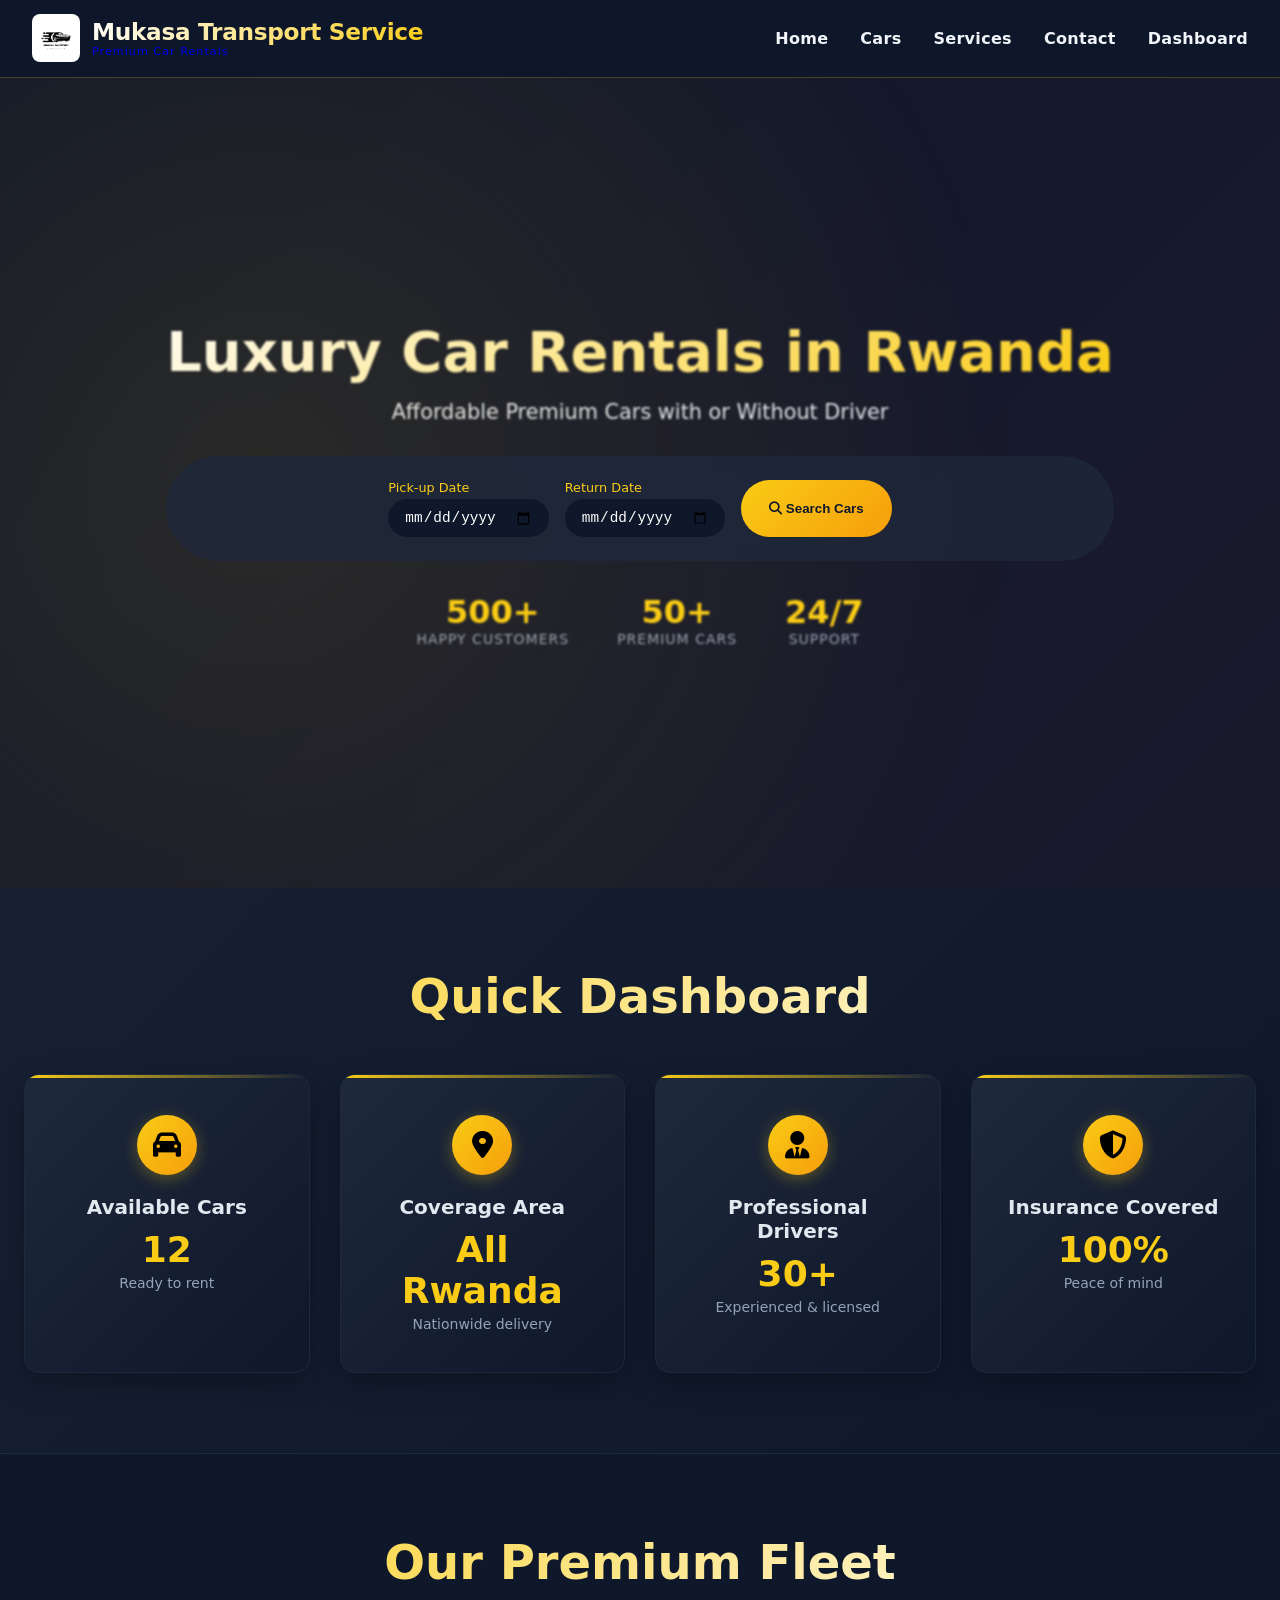
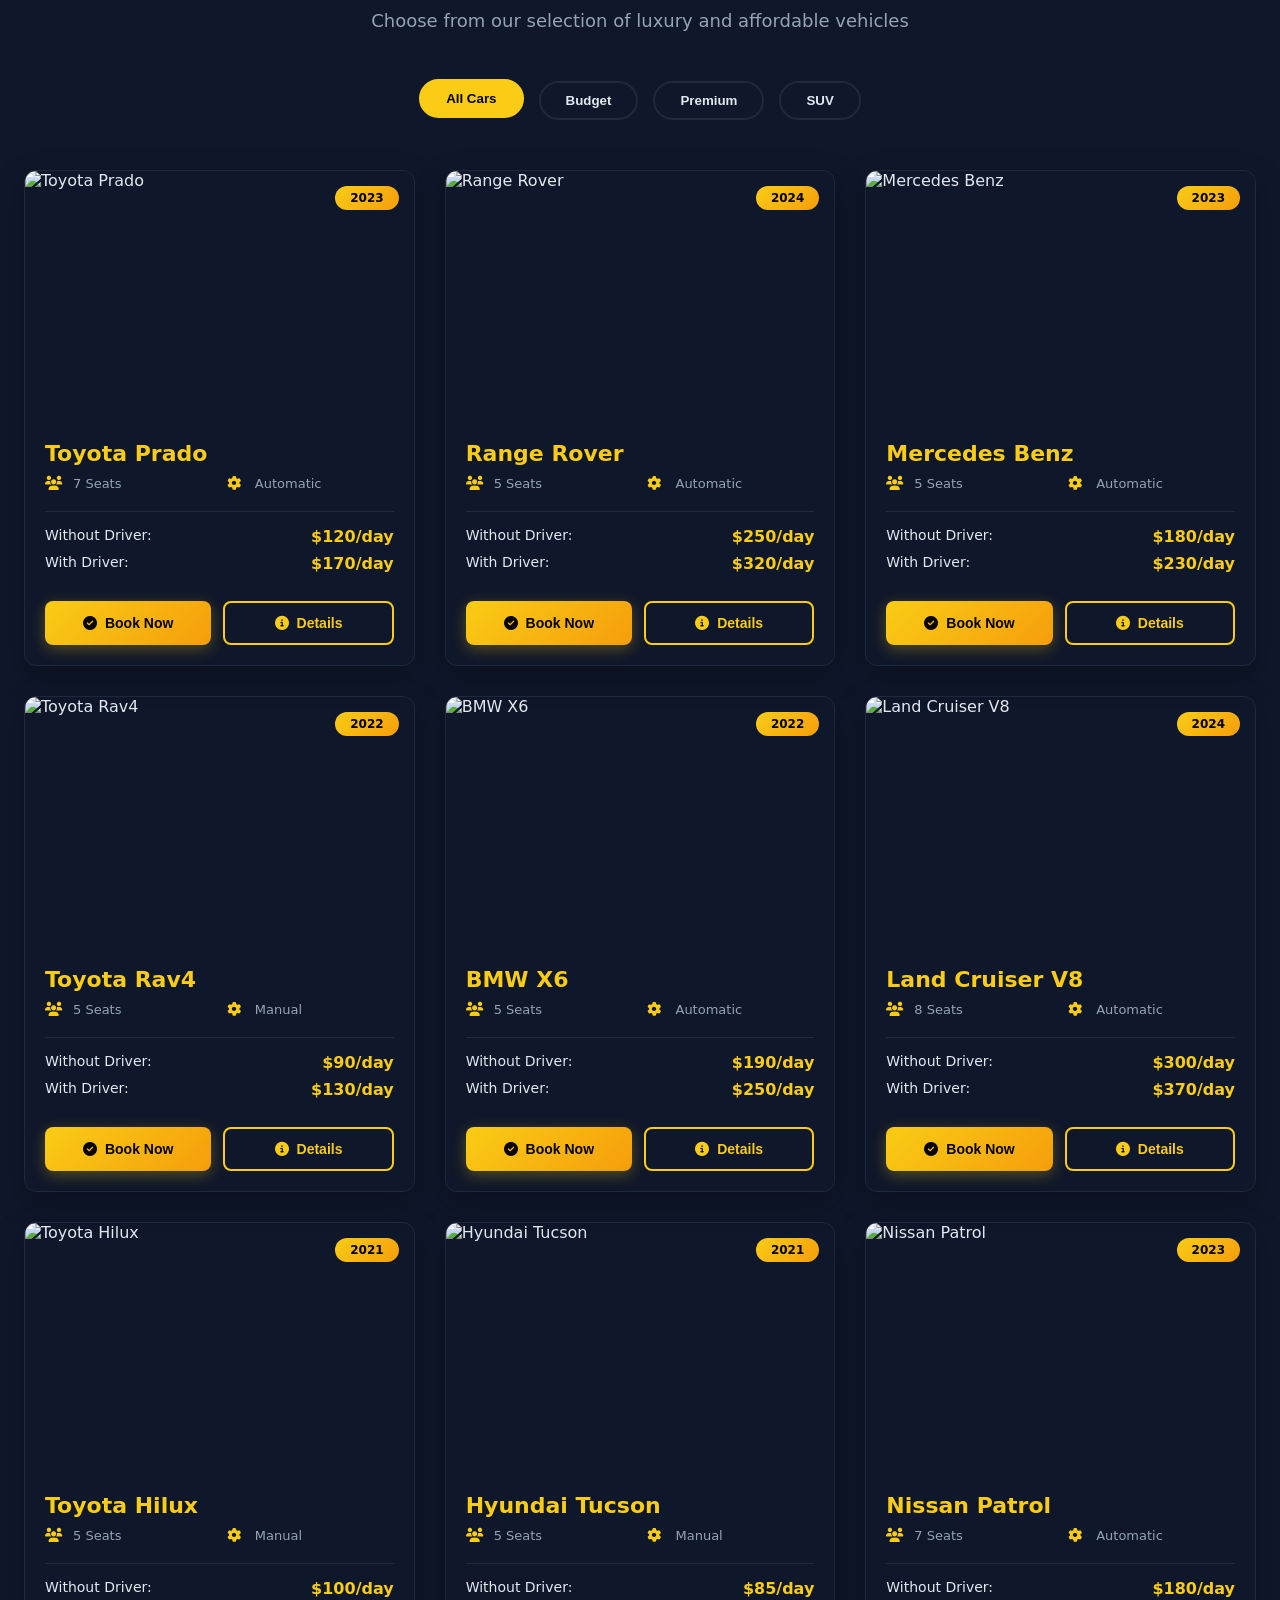
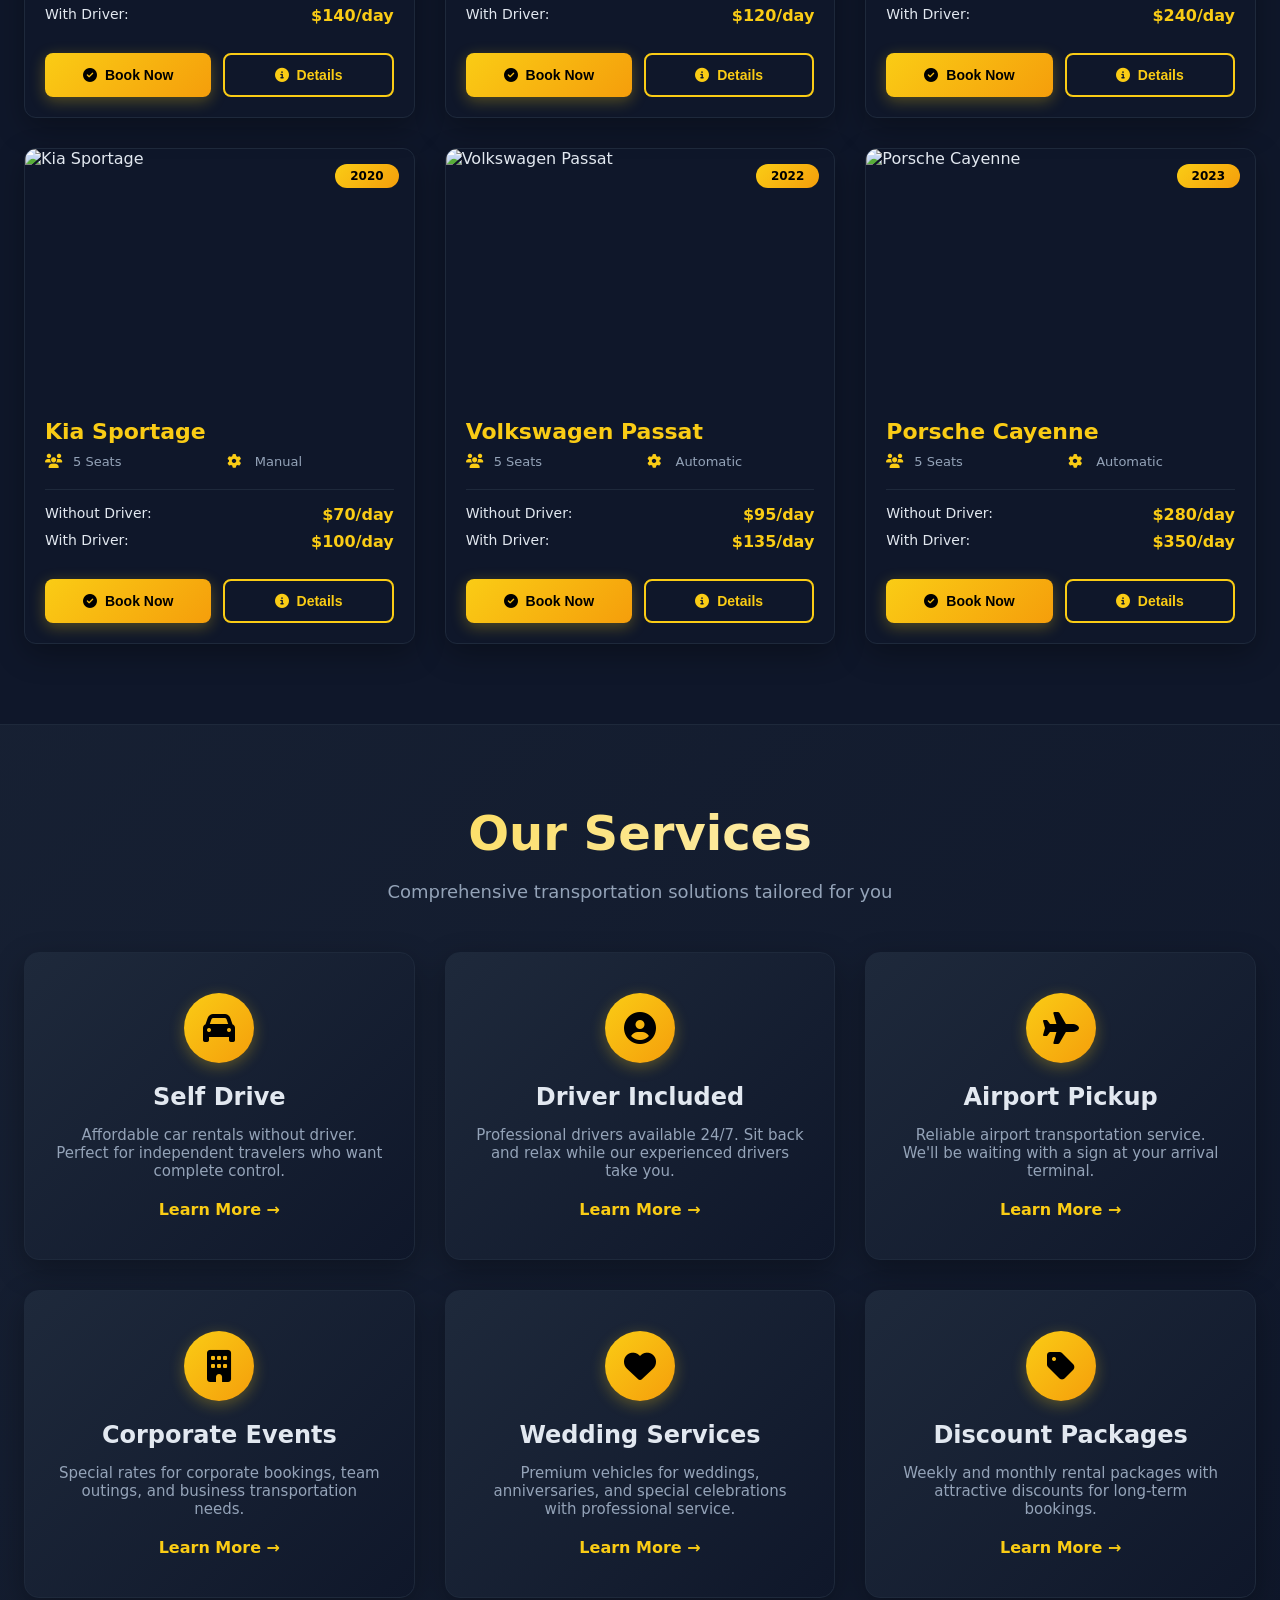
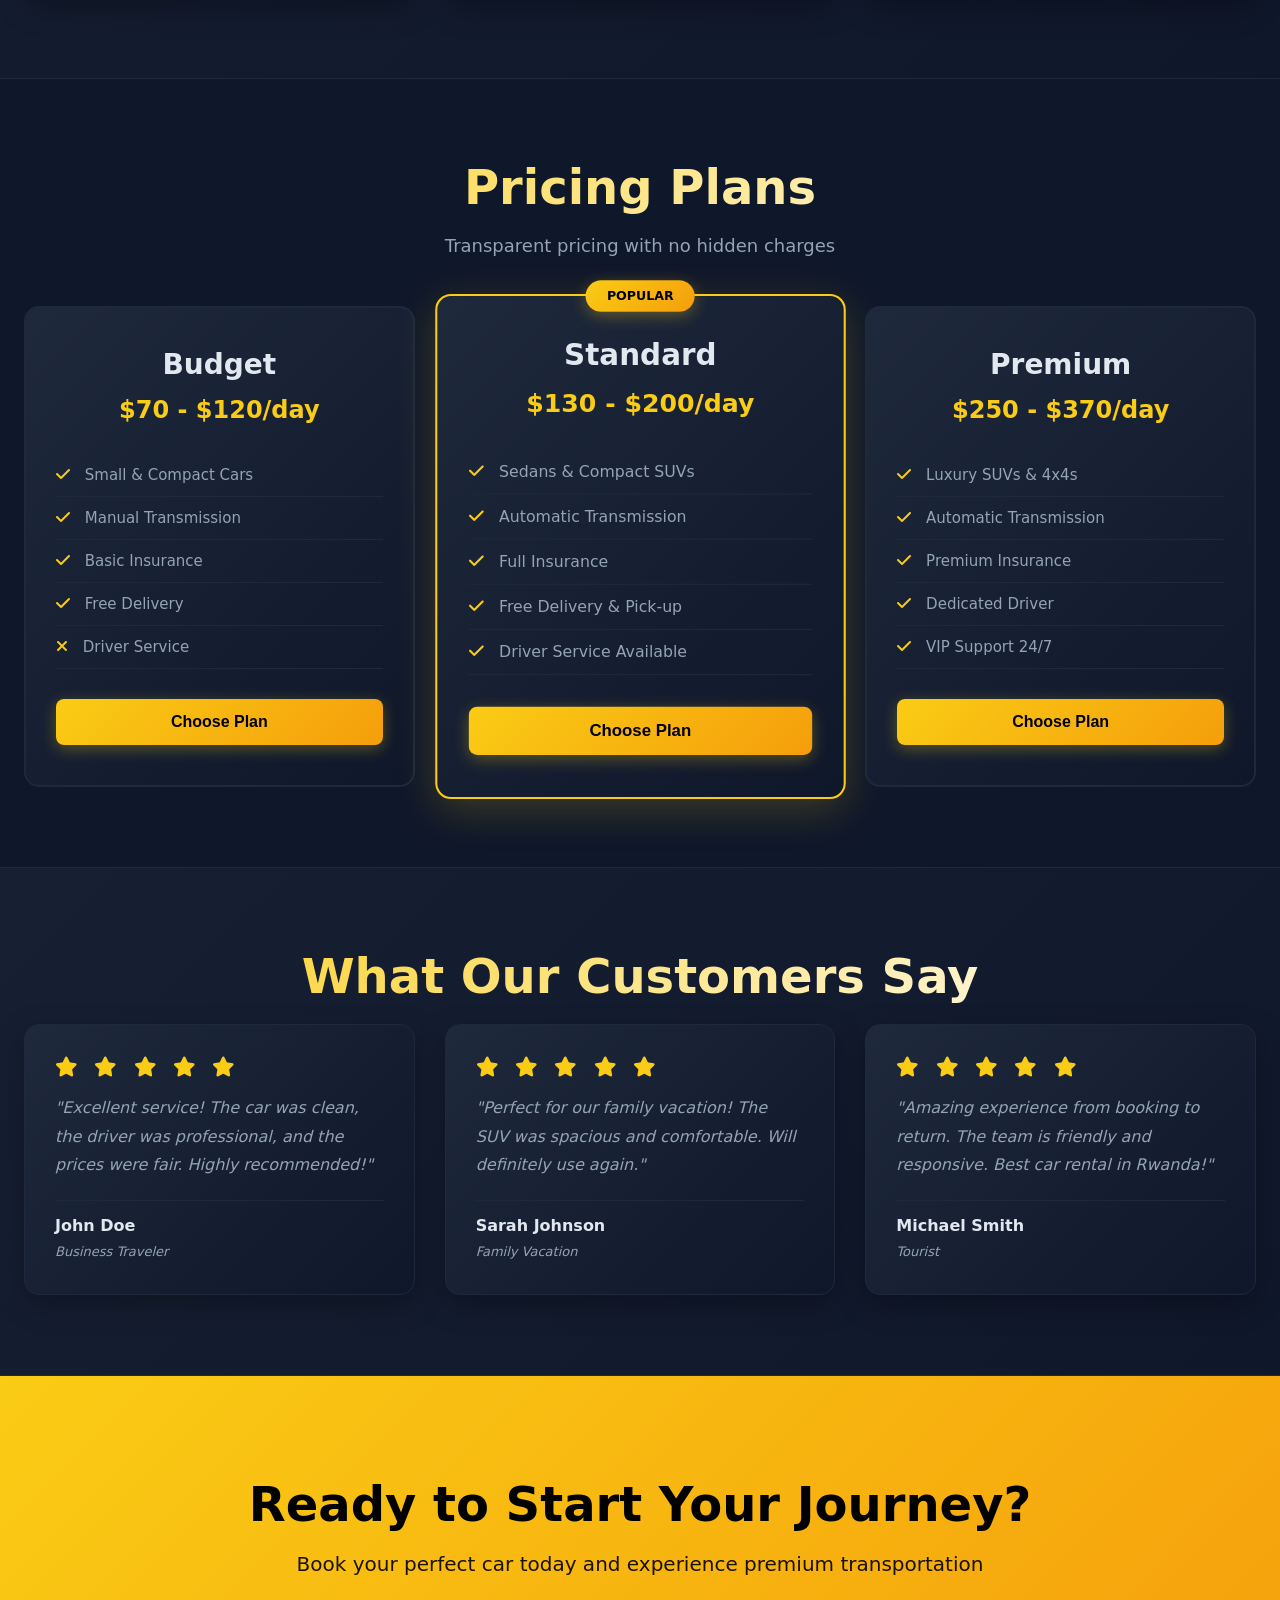
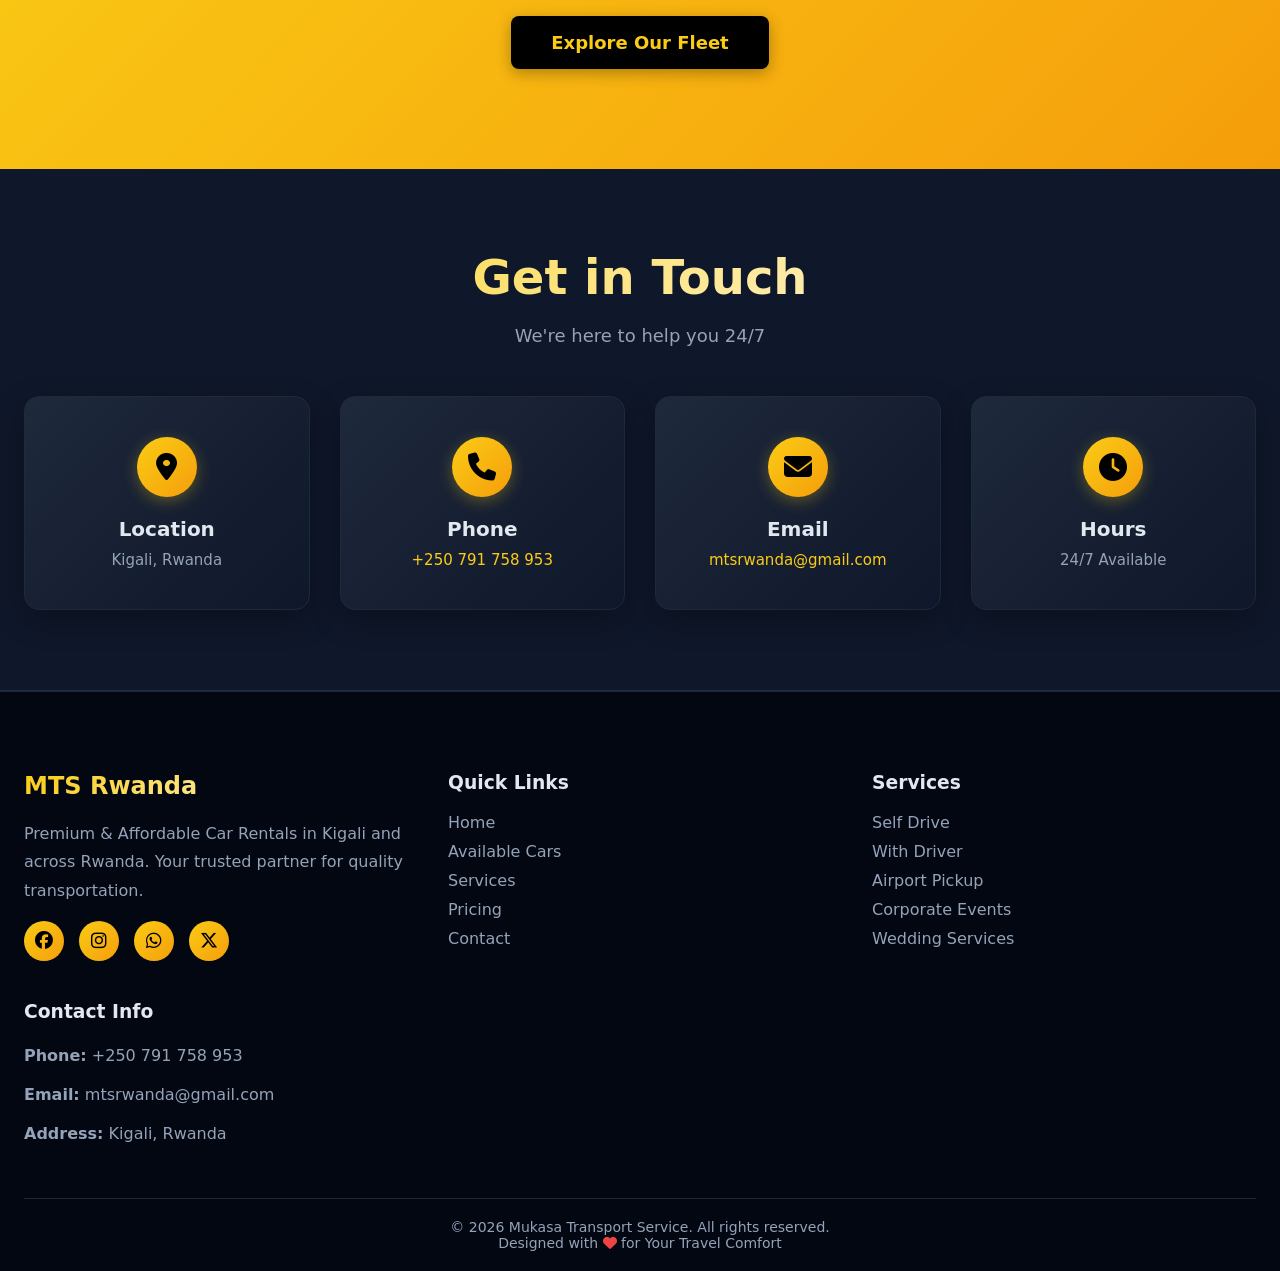
==== commit 231503dd: "changes on mukasa  website" ====
--- a/index.html
+++ b/index.html
@@ -1,414 +1,457 @@
-<!DOCTYPE html>
+<!doctype html>
 <html lang="en">
-<head>
-  <meta charset="UTF-8" />
-  <meta name="viewport" content="width=device-width, initial-scale=1.0"/>
-  <title>Mukasa Transport Service - Premium Car Rental Rwanda</title>
-  <link rel="stylesheet" href="styles.css">
-  <link rel="stylesheet" href="https://cdnjs.cloudflare.com/ajax/libs/font-awesome/6.5.1/css/all.min.css"/>
-</head>
-
-<body>
-
-<nav class="navbar">
-  <a href="index.html" class="logo-box">
-    <div class="logo-circle">MTS</div>
-    <div class="logo-text">
-      <h2>Mukasa Transport</h2>
-      <p>Premium Car Rentals</p>
-    </div>
-  </a>
-
-  <ul class="nav-links">
-    <li><a href="index.html" class="nav-link">Home</a></li>
-    <li><a href="index.html#cars" class="nav-link">Cars</a></li>
-    <li><a href="index.html#services" class="nav-link">Services</a></li>
-    <li><a href="index.html#contact" class="nav-link">Contact</a></li>
-  </ul>
-
-  <div class="mobile-menu-btn">
-    <i class="fas fa-bars"></i>
-  </div>
-</nav>
-
-<!-- HERO SECTION -->
-<section class="hero" id="home">
-  <div class="overlay"></div>
-  
-  <div class="hero-content">
-    <h1 class="hero-title">Luxury Car Rentals in Rwanda</h1>
-    <p class="hero-subtitle">Affordable Premium Cars with or Without Driver</p>
-    
-    <div class="hero-search">
-      <div class="search-group">
-        <label>Pick-up Date</label>
-        <input type="date" id="pickupDate" required>
-      </div>
-      <div class="search-group">
-        <label>Return Date</label>
-        <input type="date" id="returnDate" required>
-      </div>
-      <button class="search-btn" onclick="searchCars()">
-        <i class="fas fa-search"></i> Search Cars
-      </button>
-    </div>
-
-    <div class="hero-stats">
-      <div class="stat">
-        <h3>500+</h3>
-        <p>Happy Customers</p>
-      </div>
-      <div class="stat">
-        <h3>50+</h3>
-        <p>Premium Cars</p>
-      </div>
-      <div class="stat">
-        <h3>24/7</h3>
-        <p>Support</p>
-      </div>
-    </div>
-  </div>
-</section>
-
-<!-- DASHBOARD SECTION -->
-<section class="dashboard" id="dashboard">
-  <div class="container">
-    <h2 class="section-title">Quick Dashboard</h2>
-    
-    <div class="dashboard-grid">
-      <div class="dashboard-card">
-        <div class="card-icon">
-          <i class="fas fa-car"></i>
-        </div>
-        <h3>Available Cars</h3>
-        <p class="card-number" id="carCount">50</p>
-        <p class="card-description">Ready to rent</p>
-      </div>
-
-      <div class="dashboard-card">
-        <div class="card-icon">
-          <i class="fas fa-map-marker-alt"></i>
-        </div>
-        <h3>Coverage Area</h3>
-        <p class="card-number">All Rwanda</p>
-        <p class="card-description">Nationwide delivery</p>
-      </div>
-
-      <div class="dashboard-card">
-        <div class="card-icon">
-          <i class="fas fa-user-tie"></i>
-        </div>
-        <h3>Professional Drivers</h3>
-        <p class="card-number">30+</p>
-        <p class="card-description">Experienced & licensed</p>
-      </div>
-
-      <div class="dashboard-card">
-        <div class="card-icon">
-          <i class="fas fa-shield-alt"></i>
-        </div>
-        <h3>Insurance Covered</h3>
-        <p class="card-number">100%</p>
-        <p class="card-description">Peace of mind</p>
-      </div>
-    </div>
-  </div>
-</section>
-
-<!-- CARS SECTION -->
-<section class="cars-section" id="cars">
-  <div class="container">
-    <h2 class="section-title">Our Premium Fleet</h2>
-    <p class="section-subtitle">Choose from our selection of luxury and affordable vehicles</p>
-    
-    <div class="filter-controls">
-      <button class="filter-btn active" data-filter="all">All Cars</button>
-      <button class="filter-btn" data-filter="budget">Budget</button>
-      <button class="filter-btn" data-filter="premium">Premium</button>
-      <button class="filter-btn" data-filter="suv">SUV</button>
-    </div>
-
-    <div class="cars-container" id="cars-container"></div>
-  </div>
-</section>
-
-<!-- SERVICES SECTION -->
-<section class="services" id="services">
-  <div class="container">
-    <h2 class="section-title">Our Services</h2>
-    <p class="section-subtitle">Comprehensive transportation solutions tailored for you</p>
-
-    <div class="services-grid">
-      <div class="service-card">
-        <div class="service-icon">
-          <i class="fas fa-car"></i>
-        </div>
-        <h3>Self Drive</h3>
-        <p>Affordable car rentals without driver. Perfect for independent travelers who want complete control.</p>
-        <a href="#cars" class="service-link">Learn More →</a>
-      </div>
-
-      <div class="service-card">
-        <div class="service-icon">
-          <i class="fas fa-user-circle"></i>
-        </div>
-        <h3>Driver Included</h3>
-        <p>Professional drivers available 24/7. Sit back and relax while our experienced drivers take you.</p>
-        <a href="#cars" class="service-link">Learn More →</a>
-      </div>
-
-      <div class="service-card">
-        <div class="service-icon">
-          <i class="fas fa-plane"></i>
-        </div>
-        <h3>Airport Pickup</h3>
-        <p>Reliable airport transportation service. We'll be waiting with a sign at your arrival terminal.</p>
-        <a href="#cars" class="service-link">Learn More →</a>
-      </div>
-
-      <div class="service-card">
-        <div class="service-icon">
-          <i class="fas fa-building"></i>
-        </div>
-        <h3>Corporate Events</h3>
-        <p>Special rates for corporate bookings, team outings, and business transportation needs.</p>
-        <a href="#cars" class="service-link">Learn More →</a>
-      </div>
-
-      <div class="service-card">
-        <div class="service-icon">
-          <i class="fas fa-heart"></i>
-        </div>
-        <h3>Wedding Services</h3>
-        <p>Premium vehicles for weddings, anniversaries, and special celebrations with professional service.</p>
-        <a href="#cars" class="service-link">Learn More →</a>
-      </div>
-
-      <div class="service-card">
-        <div class="service-icon">
-          <i class="fas fa-tag"></i>
-        </div>
-        <h3>Discount Packages</h3>
-        <p>Weekly and monthly rental packages with attractive discounts for long-term bookings.</p>
-        <a href="#cars" class="service-link">Learn More →</a>
-      </div>
-    </div>
-  </div>
-</section>
-
-<!-- PRICING SECTION -->
-<section class="pricing" id="pricing">
-  <div class="container">
-    <h2 class="section-title">Pricing Plans</h2>
-    <p class="section-subtitle">Transparent pricing with no hidden charges</p>
-
-    <div class="pricing-grid">
-      <div class="pricing-card budget-plan">
-        <h3>Budget</h3>
-        <p class="price-range">$70 - $120/day</p>
-        <ul class="pricing-features">
-          <li><i class="fas fa-check"></i> Small & Compact Cars</li>
-          <li><i class="fas fa-check"></i> Manual Transmission</li>
-          <li><i class="fas fa-check"></i> Basic Insurance</li>
-          <li><i class="fas fa-check"></i> Free Delivery</li>
-          <li><i class="fas fa-times"></i> Driver Service</li>
-        </ul>
-        <button class="price-btn">Choose Plan</button>
-      </div>
-
-      <div class="pricing-card standard-plan">
-        <div class="popular-badge">POPULAR</div>
-        <h3>Standard</h3>
-        <p class="price-range">$130 - $200/day</p>
-        <ul class="pricing-features">
-          <li><i class="fas fa-check"></i> Sedans & Compact SUVs</li>
-          <li><i class="fas fa-check"></i> Automatic Transmission</li>
-          <li><i class="fas fa-check"></i> Full Insurance</li>
-          <li><i class="fas fa-check"></i> Free Delivery & Pick-up</li>
-          <li><i class="fas fa-check"></i> Driver Service Available</li>
-        </ul>
-        <button class="price-btn">Choose Plan</button>
-      </div>
-
-      <div class="pricing-card premium-plan">
-        <h3>Premium</h3>
-        <p class="price-range">$250 - $370/day</p>
-        <ul class="pricing-features">
-          <li><i class="fas fa-check"></i> Luxury SUVs & 4x4s</li>
-          <li><i class="fas fa-check"></i> Automatic Transmission</li>
-          <li><i class="fas fa-check"></i> Premium Insurance</li>
-          <li><i class="fas fa-check"></i> Dedicated Driver</li>
-          <li><i class="fas fa-check"></i> VIP Support 24/7</li>
-        </ul>
-        <button class="price-btn">Choose Plan</button>
-      </div>
-    </div>
-  </div>
-</section>
-
-<!-- TESTIMONIALS SECTION -->
-<section class="testimonials">
-  <div class="container">
-    <h2 class="section-title">What Our Customers Say</h2>
-    
-    <div class="testimonials-grid">
-      <div class="testimonial-card">
-        <div class="stars">
-          <i class="fas fa-star"></i>
-          <i class="fas fa-star"></i>
-          <i class="fas fa-star"></i>
-          <i class="fas fa-star"></i>
-          <i class="fas fa-star"></i>
-        </div>
-        <p>"Excellent service! The car was clean, the driver was professional, and the prices were fair. Highly recommended!"</p>
-        <div class="testimonial-author">
-          <div class="author-info">
-            <h4>John Doe</h4>
-            <p>Business Traveler</p>
-          </div>
-        </div>
-      </div>
-
-      <div class="testimonial-card">
-        <div class="stars">
-          <i class="fas fa-star"></i>
-          <i class="fas fa-star"></i>
-          <i class="fas fa-star"></i>
-          <i class="fas fa-star"></i>
-          <i class="fas fa-star"></i>
-        </div>
-        <p>"Perfect for our family vacation! The SUV was spacious and comfortable. Will definitely use again."</p>
-        <div class="testimonial-author">
-          <div class="author-info">
-            <h4>Sarah Johnson</h4>
-            <p>Family Vacation</p>
-          </div>
-        </div>
-      </div>
-
-      <div class="testimonial-card">
-        <div class="stars">
-          <i class="fas fa-star"></i>
-          <i class="fas fa-star"></i>
-          <i class="fas fa-star"></i>
-          <i class="fas fa-star"></i>
-          <i class="fas fa-star"></i>
-        </div>
-        <p>"Amazing experience from booking to return. The team is friendly and responsive. Best car rental in Rwanda!"</p>
-        <div class="testimonial-author">
-          <div class="author-info">
-            <h4>Michael Smith</h4>
-            <p>Tourist</p>
-          </div>
-        </div>
-      </div>
-    </div>
-  </div>
-</section>
-
-<!-- CTA SECTION -->
-<section class="cta-section">
-  <div class="container">
-    <h2>Ready to Start Your Journey?</h2>
-    <p>Book your perfect car today and experience premium transportation</p>
-    <a href="#cars" class="cta-btn">Explore Our Fleet</a>
-  </div>
-</section>
-
-<!-- CONTACT SECTION -->
-<section class="contact" id="contact">
-  <div class="container">
-    <h2 class="section-title">Get in Touch</h2>
-    <p class="section-subtitle">We're here to help you 24/7</p>
-
-    <div class="contact-grid">
-      <div class="contact-info">
-        <div class="contact-icon">
-          <i class="fas fa-map-marker-alt"></i>
-        </div>
-        <h3>Location</h3>
-        <p>Kigali, Rwanda</p>
-      </div>
-
-      <div class="contact-info">
-        <div class="contact-icon">
-          <i class="fas fa-phone"></i>
-        </div>
-        <h3>Phone</h3>
-        <p><a href="tel:+250791758953">+250 791 758 953</a></p>
-      </div>
-
-      <div class="contact-info">
-        <div class="contact-icon">
-          <i class="fas fa-envelope"></i>
-        </div>
-        <h3>Email</h3>
-        <p><a href="mailto:mtsrwanda@gmail.com">mtsrwanda@gmail.com</a></p>
-      </div>
-
-      <div class="contact-info">
-        <div class="contact-icon">
-          <i class="fas fa-clock"></i>
-        </div>
-        <h3>Hours</h3>
-        <p>24/7 Available</p>
-      </div>
-    </div>
-  </div>
-</section>
-
-<!-- FOOTER -->
-<footer class="footer">
-  <div class="container">
-    <div class="footer-grid">
-      <div class="footer-box">
-        <h2>MTS Rwanda</h2>
-        <p>Premium & Affordable Car Rentals in Kigali and across Rwanda. Your trusted partner for quality transportation.</p>
-        <div class="footer-socials">
-          <a href="#" title="Facebook"><i class="fab fa-facebook"></i></a>
-          <a href="#" title="Instagram"><i class="fab fa-instagram"></i></a>
-          <a href="#" title="WhatsApp"><i class="fab fa-whatsapp"></i></a>
-          <a href="#" title="Twitter"><i class="fab fa-x-twitter"></i></a>
-        </div>
-      </div>
-
-      <div class="footer-box">
-        <h3>Quick Links</h3>
-        <ul>
-          <li><a href="#home">Home</a></li>
-          <li><a href="#cars">Available Cars</a></li>
-          <li><a href="#services">Services</a></li>
-          <li><a href="#pricing">Pricing</a></li>
-          <li><a href="#contact">Contact</a></li>
-        </ul>
-      </div>
-
-      <div class="footer-box">
-        <h3>Services</h3>
-        <ul>
-          <li><a href="#">Self Drive</a></li>
-          <li><a href="#">With Driver</a></li>
-          <li><a href="#">Airport Pickup</a></li>
-          <li><a href="#">Corporate Events</a></li>
-          <li><a href="#">Wedding Services</a></li>
-        </ul>
-      </div>
-
-      <div class="footer-box">
-        <h3>Contact Info</h3>
-        <p><strong>Phone:</strong> +250 791 758 953</p>
-        <p><strong>Email:</strong> mtsrwanda@gmail.com</p>
-        <p><strong>Address:</strong> Kigali, Rwanda</p>
-      </div>
-    </div>
-
-    <div class="footer-bottom">
-      <p>&copy; 2026 Mukasa Transport Service. All rights reserved.</p>
-      <p>Designed with <i class="fas fa-heart"></i> for Your Travel Comfort</p>
-    </div>
-  </div>
-</footer>
-
-<script src="script.js"></script>
-</body>
-</html>  +  <head>
+    <meta charset="UTF-8" />
+    <meta name="viewport" content="width=device-width, initial-scale=1.0" />
+    <title>Mukasa Transport Service - Premium Car Rental Rwanda</title>
+    <link rel="stylesheet" href="styles.css" />
+    <link
+      rel="stylesheet"
+      href="https://cdnjs.cloudflare.com/ajax/libs/font-awesome/6.5.1/css/all.min.css"
+    />
+  </head>
+
+  <body>
+    <nav class="navbar">
+      <a href="index.html" class="logo-box">
+        <img src="logo.png" alt="Mukasa Transport Service" class="nav-logo" />
+        <div class="logo-text">
+          <h2>Mukasa Transport Service</h2>
+          <p>Premium Car Rentals</p>
+        </div>
+      </a>
+
+      <ul class="nav-links">
+        <li><a href="index.html" class="nav-link">Home</a></li>
+        <li><a href="index.html#cars" class="nav-link">Cars</a></li>
+        <li><a href="index.html#services" class="nav-link">Services</a></li>
+        <li><a href="index.html#contact" class="nav-link">Contact</a></li>
+        <li><a href="admin-dashboard.html" class="nav-link">Dashboard</a></li>
+      </ul>
+
+      <div class="mobile-menu-btn">
+        <i class="fas fa-bars"></i>
+      </div>
+    </nav>
+
+    <!-- HERO SECTION -->
+    <section class="hero" id="home">
+      <div class="overlay"></div>
+
+      <div class="hero-content">
+        <h1 class="hero-title">Luxury Car Rentals in Rwanda</h1>
+        <p class="hero-subtitle">
+          Affordable Premium Cars with or Without Driver
+        </p>
+
+        <div class="hero-search">
+          <div class="search-group">
+            <label>Pick-up Date</label>
+            <input type="date" id="pickupDate" required />
+          </div>
+          <div class="search-group">
+            <label>Return Date</label>
+            <input type="date" id="returnDate" required />
+          </div>
+          <button class="search-btn" onclick="searchCars()">
+            <i class="fas fa-search"></i> Search Cars
+          </button>
+        </div>
+
+        <div class="hero-stats">
+          <div class="stat">
+            <h3>500+</h3>
+            <p>Happy Customers</p>
+          </div>
+          <div class="stat">
+            <h3>50+</h3>
+            <p>Premium Cars</p>
+          </div>
+          <div class="stat">
+            <h3>24/7</h3>
+            <p>Support</p>
+          </div>
+        </div>
+      </div>
+    </section>
+
+    <!-- DASHBOARD SECTION -->
+    <section class="dashboard" id="dashboard">
+      <div class="container">
+        <h2 class="section-title">Quick Dashboard</h2>
+
+        <div class="dashboard-grid">
+          <div class="dashboard-card">
+            <div class="card-icon">
+              <i class="fas fa-car"></i>
+            </div>
+            <h3>Available Cars</h3>
+            <p class="card-number" id="carCount">50</p>
+            <p class="card-description">Ready to rent</p>
+          </div>
+
+          <div class="dashboard-card">
+            <div class="card-icon">
+              <i class="fas fa-map-marker-alt"></i>
+            </div>
+            <h3>Coverage Area</h3>
+            <p class="card-number">All Rwanda</p>
+            <p class="card-description">Nationwide delivery</p>
+          </div>
+
+          <div class="dashboard-card">
+            <div class="card-icon">
+              <i class="fas fa-user-tie"></i>
+            </div>
+            <h3>Professional Drivers</h3>
+            <p class="card-number">30+</p>
+            <p class="card-description">Experienced & licensed</p>
+          </div>
+
+          <div class="dashboard-card">
+            <div class="card-icon">
+              <i class="fas fa-shield-alt"></i>
+            </div>
+            <h3>Insurance Covered</h3>
+            <p class="card-number">100%</p>
+            <p class="card-description">Peace of mind</p>
+          </div>
+        </div>
+      </div>
+    </section>
+
+    <!-- CARS SECTION -->
+    <section class="cars-section" id="cars">
+      <div class="container">
+        <h2 class="section-title">Our Premium Fleet</h2>
+        <p class="section-subtitle">
+          Choose from our selection of luxury and affordable vehicles
+        </p>
+
+        <div class="filter-controls">
+          <button class="filter-btn active" data-filter="all">All Cars</button>
+          <button class="filter-btn" data-filter="budget">Budget</button>
+          <button class="filter-btn" data-filter="premium">Premium</button>
+          <button class="filter-btn" data-filter="suv">SUV</button>
+        </div>
+
+        <div class="cars-container" id="cars-container"></div>
+      </div>
+    </section>
+
+    <!-- SERVICES SECTION -->
+    <section class="services" id="services">
+      <div class="container">
+        <h2 class="section-title">Our Services</h2>
+        <p class="section-subtitle">
+          Comprehensive transportation solutions tailored for you
+        </p>
+
+        <div class="services-grid">
+          <div class="service-card">
+            <div class="service-icon">
+              <i class="fas fa-car"></i>
+            </div>
+            <h3>Self Drive</h3>
+            <p>
+              Affordable car rentals without driver. Perfect for independent
+              travelers who want complete control.
+            </p>
+            <a href="#cars" class="service-link">Learn More →</a>
+          </div>
+
+          <div class="service-card">
+            <div class="service-icon">
+              <i class="fas fa-user-circle"></i>
+            </div>
+            <h3>Driver Included</h3>
+            <p>
+              Professional drivers available 24/7. Sit back and relax while our
+              experienced drivers take you.
+            </p>
+            <a href="#cars" class="service-link">Learn More →</a>
+          </div>
+
+          <div class="service-card">
+            <div class="service-icon">
+              <i class="fas fa-plane"></i>
+            </div>
+            <h3>Airport Pickup</h3>
+            <p>
+              Reliable airport transportation service. We'll be waiting with a
+              sign at your arrival terminal.
+            </p>
+            <a href="#cars" class="service-link">Learn More →</a>
+          </div>
+
+          <div class="service-card">
+            <div class="service-icon">
+              <i class="fas fa-building"></i>
+            </div>
+            <h3>Corporate Events</h3>
+            <p>
+              Special rates for corporate bookings, team outings, and business
+              transportation needs.
+            </p>
+            <a href="#cars" class="service-link">Learn More →</a>
+          </div>
+
+          <div class="service-card">
+            <div class="service-icon">
+              <i class="fas fa-heart"></i>
+            </div>
+            <h3>Wedding Services</h3>
+            <p>
+              Premium vehicles for weddings, anniversaries, and special
+              celebrations with professional service.
+            </p>
+            <a href="#cars" class="service-link">Learn More →</a>
+          </div>
+
+          <div class="service-card">
+            <div class="service-icon">
+              <i class="fas fa-tag"></i>
+            </div>
+            <h3>Discount Packages</h3>
+            <p>
+              Weekly and monthly rental packages with attractive discounts for
+              long-term bookings.
+            </p>
+            <a href="#cars" class="service-link">Learn More →</a>
+          </div>
+        </div>
+      </div>
+    </section>
+
+    <!-- PRICING SECTION -->
+    <section class="pricing" id="pricing">
+      <div class="container">
+        <h2 class="section-title">Pricing Plans</h2>
+        <p class="section-subtitle">
+          Transparent pricing with no hidden charges
+        </p>
+
+        <div class="pricing-grid">
+          <div class="pricing-card budget-plan">
+            <h3>Budget</h3>
+            <p class="price-range">$70 - $120/day</p>
+            <ul class="pricing-features">
+              <li><i class="fas fa-check"></i> Small & Compact Cars</li>
+              <li><i class="fas fa-check"></i> Manual Transmission</li>
+              <li><i class="fas fa-check"></i> Basic Insurance</li>
+              <li><i class="fas fa-check"></i> Free Delivery</li>
+              <li><i class="fas fa-times"></i> Driver Service</li>
+            </ul>
+            <button class="price-btn">Choose Plan</button>
+          </div>
+
+          <div class="pricing-card standard-plan">
+            <div class="popular-badge">POPULAR</div>
+            <h3>Standard</h3>
+            <p class="price-range">$130 - $200/day</p>
+            <ul class="pricing-features">
+              <li><i class="fas fa-check"></i> Sedans & Compact SUVs</li>
+              <li><i class="fas fa-check"></i> Automatic Transmission</li>
+              <li><i class="fas fa-check"></i> Full Insurance</li>
+              <li><i class="fas fa-check"></i> Free Delivery & Pick-up</li>
+              <li><i class="fas fa-check"></i> Driver Service Available</li>
+            </ul>
+            <button class="price-btn">Choose Plan</button>
+          </div>
+
+          <div class="pricing-card premium-plan">
+            <h3>Premium</h3>
+            <p class="price-range">$250 - $370/day</p>
+            <ul class="pricing-features">
+              <li><i class="fas fa-check"></i> Luxury SUVs & 4x4s</li>
+              <li><i class="fas fa-check"></i> Automatic Transmission</li>
+              <li><i class="fas fa-check"></i> Premium Insurance</li>
+              <li><i class="fas fa-check"></i> Dedicated Driver</li>
+              <li><i class="fas fa-check"></i> VIP Support 24/7</li>
+            </ul>
+            <button class="price-btn">Choose Plan</button>
+          </div>
+        </div>
+      </div>
+    </section>
+
+    <!-- TESTIMONIALS SECTION -->
+    <section class="testimonials">
+      <div class="container">
+        <h2 class="section-title">What Our Customers Say</h2>
+
+        <div class="testimonials-grid">
+          <div class="testimonial-card">
+            <div class="stars">
+              <i class="fas fa-star"></i>
+              <i class="fas fa-star"></i>
+              <i class="fas fa-star"></i>
+              <i class="fas fa-star"></i>
+              <i class="fas fa-star"></i>
+            </div>
+            <p>
+              "Excellent service! The car was clean, the driver was
+              professional, and the prices were fair. Highly recommended!"
+            </p>
+            <div class="testimonial-author">
+              <div class="author-info">
+                <h4>John Doe</h4>
+                <p>Business Traveler</p>
+              </div>
+            </div>
+          </div>
+
+          <div class="testimonial-card">
+            <div class="stars">
+              <i class="fas fa-star"></i>
+              <i class="fas fa-star"></i>
+              <i class="fas fa-star"></i>
+              <i class="fas fa-star"></i>
+              <i class="fas fa-star"></i>
+            </div>
+            <p>
+              "Perfect for our family vacation! The SUV was spacious and
+              comfortable. Will definitely use again."
+            </p>
+            <div class="testimonial-author">
+              <div class="author-info">
+                <h4>Sarah Johnson</h4>
+                <p>Family Vacation</p>
+              </div>
+            </div>
+          </div>
+
+          <div class="testimonial-card">
+            <div class="stars">
+              <i class="fas fa-star"></i>
+              <i class="fas fa-star"></i>
+              <i class="fas fa-star"></i>
+              <i class="fas fa-star"></i>
+              <i class="fas fa-star"></i>
+            </div>
+            <p>
+              "Amazing experience from booking to return. The team is friendly
+              and responsive. Best car rental in Rwanda!"
+            </p>
+            <div class="testimonial-author">
+              <div class="author-info">
+                <h4>Michael Smith</h4>
+                <p>Tourist</p>
+              </div>
+            </div>
+          </div>
+        </div>
+      </div>
+    </section>
+
+    <!-- CTA SECTION -->
+    <section class="cta-section">
+      <div class="container">
+        <h2>Ready to Start Your Journey?</h2>
+        <p>Book your perfect car today and experience premium transportation</p>
+        <a href="#cars" class="cta-btn">Explore Our Fleet</a>
+      </div>
+    </section>
+
+    <!-- CONTACT SECTION -->
+    <section class="contact" id="contact">
+      <div class="container">
+        <h2 class="section-title">Get in Touch</h2>
+        <p class="section-subtitle">We're here to help you 24/7</p>
+
+        <div class="contact-grid">
+          <div class="contact-info">
+            <div class="contact-icon">
+              <i class="fas fa-map-marker-alt"></i>
+            </div>
+            <h3>Location</h3>
+            <p>Kigali, Rwanda</p>
+          </div>
+
+          <div class="contact-info">
+            <div class="contact-icon">
+              <i class="fas fa-phone"></i>
+            </div>
+            <h3>Phone</h3>
+            <p><a href="tel:+250791758953">+250 791 758 953</a></p>
+          </div>
+
+          <div class="contact-info">
+            <div class="contact-icon">
+              <i class="fas fa-envelope"></i>
+            </div>
+            <h3>Email</h3>
+            <p><a href="mailto:mtsrwanda@gmail.com">mtsrwanda@gmail.com</a></p>
+          </div>
+
+          <div class="contact-info">
+            <div class="contact-icon">
+              <i class="fas fa-clock"></i>
+            </div>
+            <h3>Hours</h3>
+            <p>24/7 Available</p>
+          </div>
+        </div>
+      </div>
+    </section>
+
+    <!-- FOOTER -->
+    <footer class="footer">
+      <div class="container">
+        <div class="footer-grid">
+          <div class="footer-box">
+            <h2>MTS Rwanda</h2>
+            <p>
+              Premium & Affordable Car Rentals in Kigali and across Rwanda. Your
+              trusted partner for quality transportation.
+            </p>
+            <div class="footer-socials">
+              <a href="#" title="Facebook"><i class="fab fa-facebook"></i></a>
+              <a href="#" title="Instagram"><i class="fab fa-instagram"></i></a>
+              <a href="#" title="WhatsApp"><i class="fab fa-whatsapp"></i></a>
+              <a href="#" title="Twitter"><i class="fab fa-x-twitter"></i></a>
+            </div>
+          </div>
+
+          <div class="footer-box">
+            <h3>Quick Links</h3>
+            <ul>
+              <li><a href="#home">Home</a></li>
+              <li><a href="#cars">Available Cars</a></li>
+              <li><a href="#services">Services</a></li>
+              <li><a href="#pricing">Pricing</a></li>
+              <li><a href="#contact">Contact</a></li>
+            </ul>
+          </div>
+
+          <div class="footer-box">
+            <h3>Services</h3>
+            <ul>
+              <li><a href="#">Self Drive</a></li>
+              <li><a href="#">With Driver</a></li>
+              <li><a href="#">Airport Pickup</a></li>
+              <li><a href="#">Corporate Events</a></li>
+              <li><a href="#">Wedding Services</a></li>
+            </ul>
+          </div>
+
+          <div class="footer-box">
+            <h3>Contact Info</h3>
+            <p><strong>Phone:</strong> +250 791 758 953</p>
+            <p><strong>Email:</strong> mtsrwanda@gmail.com</p>
+            <p><strong>Address:</strong> Kigali, Rwanda</p>
+          </div>
+        </div>
+
+        <div class="footer-bottom">
+          <p>&copy; 2026 Mukasa Transport Service. All rights reserved.</p>
+          <p>
+            Designed with <i class="fas fa-heart"></i> for Your Travel Comfort
+          </p>
+        </div>
+      </div>
+    </footer>
+
+    <script src="script.js"></script>
+  </body>
+</html>
--- a/styles.css
+++ b/styles.css
@@ -56,6 +56,14 @@
   align-items: center;
   gap: 12px;
   text-decoration: none;
+}
+
+.nav-logo {
+  width: 48px;
+  height: 48px;
+  object-fit: contain;
+  display: block;
+  border-radius: 8px;
 }
 
 .logo-circle {
@@ -162,14 +170,29 @@
   align-items: center;
   justify-content: center;
   text-align: center;
-  background: linear-gradient(135deg, #0f172a 0%, #1e1b2e 100%);
+  background:
+    linear-gradient(
+      135deg,
+      rgba(15, 23, 42, 0.8) 0%,
+      rgba(30, 27, 46, 0.8) 100%
+    ),
+    url('https://images.unsplash.com/photo-1449824913935-59a10b8d2000?q=80&w=1920&auto=format&fit=crop');
+  background-size: cover;
+  background-position: center;
+  background-attachment: fixed;
   overflow: hidden;
 }
 
 .overlay {
   position: absolute;
   inset: 0;
-  background: radial-gradient(circle at 20% 50%, rgba(250, 204, 21, 0.08), transparent 70%);
+  background: radial-gradient(
+    circle at 20% 50%,
+    rgba(250, 204, 21, 0.1),
+    transparent 70%
+  );
+  backdrop-filter: blur(1px);
+}
 }
 
 .hero-content {
@@ -255,7 +278,6 @@
   color: var(--primary-color);
 }
 
-
 .stat p {
   color: var(--text-muted);
   font-size: 14px;
@@ -267,7 +289,11 @@
 
 .dashboard {
   padding: 80px 0;
-  background: linear-gradient(135deg, rgba(30, 41, 59, 0.5) 0%, rgba(15, 23, 42, 0.8) 100%);
+  background: linear-gradient(
+    135deg,
+    rgba(30, 41, 59, 0.5) 0%,
+    rgba(15, 23, 42, 0.8) 100%
+  );
   border-bottom: 1px solid var(--border-color);
 }
 
@@ -549,7 +575,11 @@
 
 .services {
   padding: 80px 0;
-  background: linear-gradient(135deg, rgba(30, 41, 59, 0.5) 0%, rgba(15, 23, 42, 0.8) 100%);
+  background: linear-gradient(
+    135deg,
+    rgba(30, 41, 59, 0.5) 0%,
+    rgba(15, 23, 42, 0.8) 100%
+  );
   border-bottom: 1px solid var(--border-color);
 }
 
@@ -578,7 +608,12 @@
   left: -100%;
   width: 100%;
   height: 100%;
-  background: linear-gradient(90deg, transparent, rgba(250, 204, 21, 0.1), transparent);
+  background: linear-gradient(
+    90deg,
+    transparent,
+    rgba(250, 204, 21, 0.1),
+    transparent
+  );
   transition: var(--transition);
 }
 
@@ -760,7 +795,11 @@
 
 .testimonials {
   padding: 80px 0;
-  background: linear-gradient(135deg, rgba(30, 41, 59, 0.5) 0%, rgba(15, 23, 42, 0.8) 100%);
+  background: linear-gradient(
+    135deg,
+    rgba(30, 41, 59, 0.5) 0%,
+    rgba(15, 23, 42, 0.8) 100%
+  );
   border-bottom: 1px solid var(--border-color);
 }
 
@@ -1812,7 +1851,8 @@
 }
 
 @keyframes heartbeat {
-  0%, 100% {
+  0%,
+  100% {
     transform: scale(1);
   }
   25% {
@@ -2775,4 +2815,4 @@
     padding: 11px 20px;
     font-size: 13px;
   }
-}+}
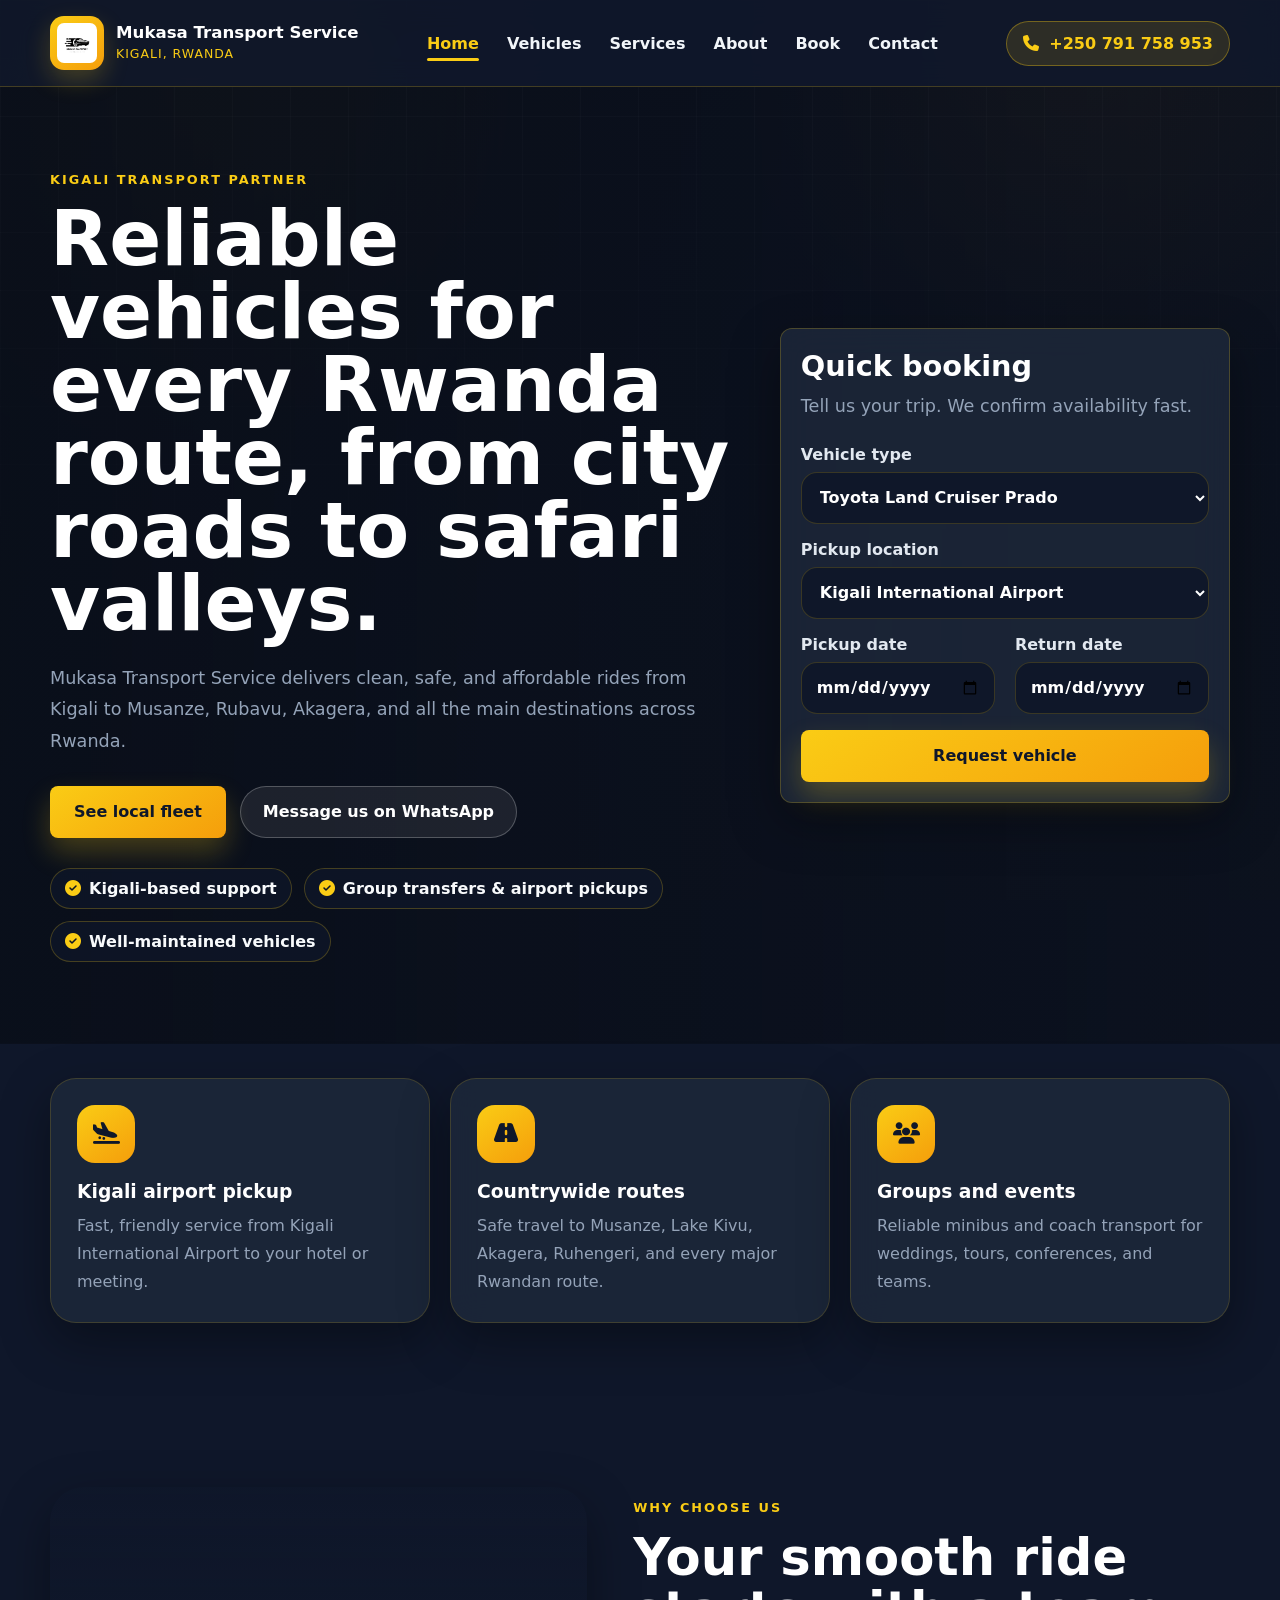
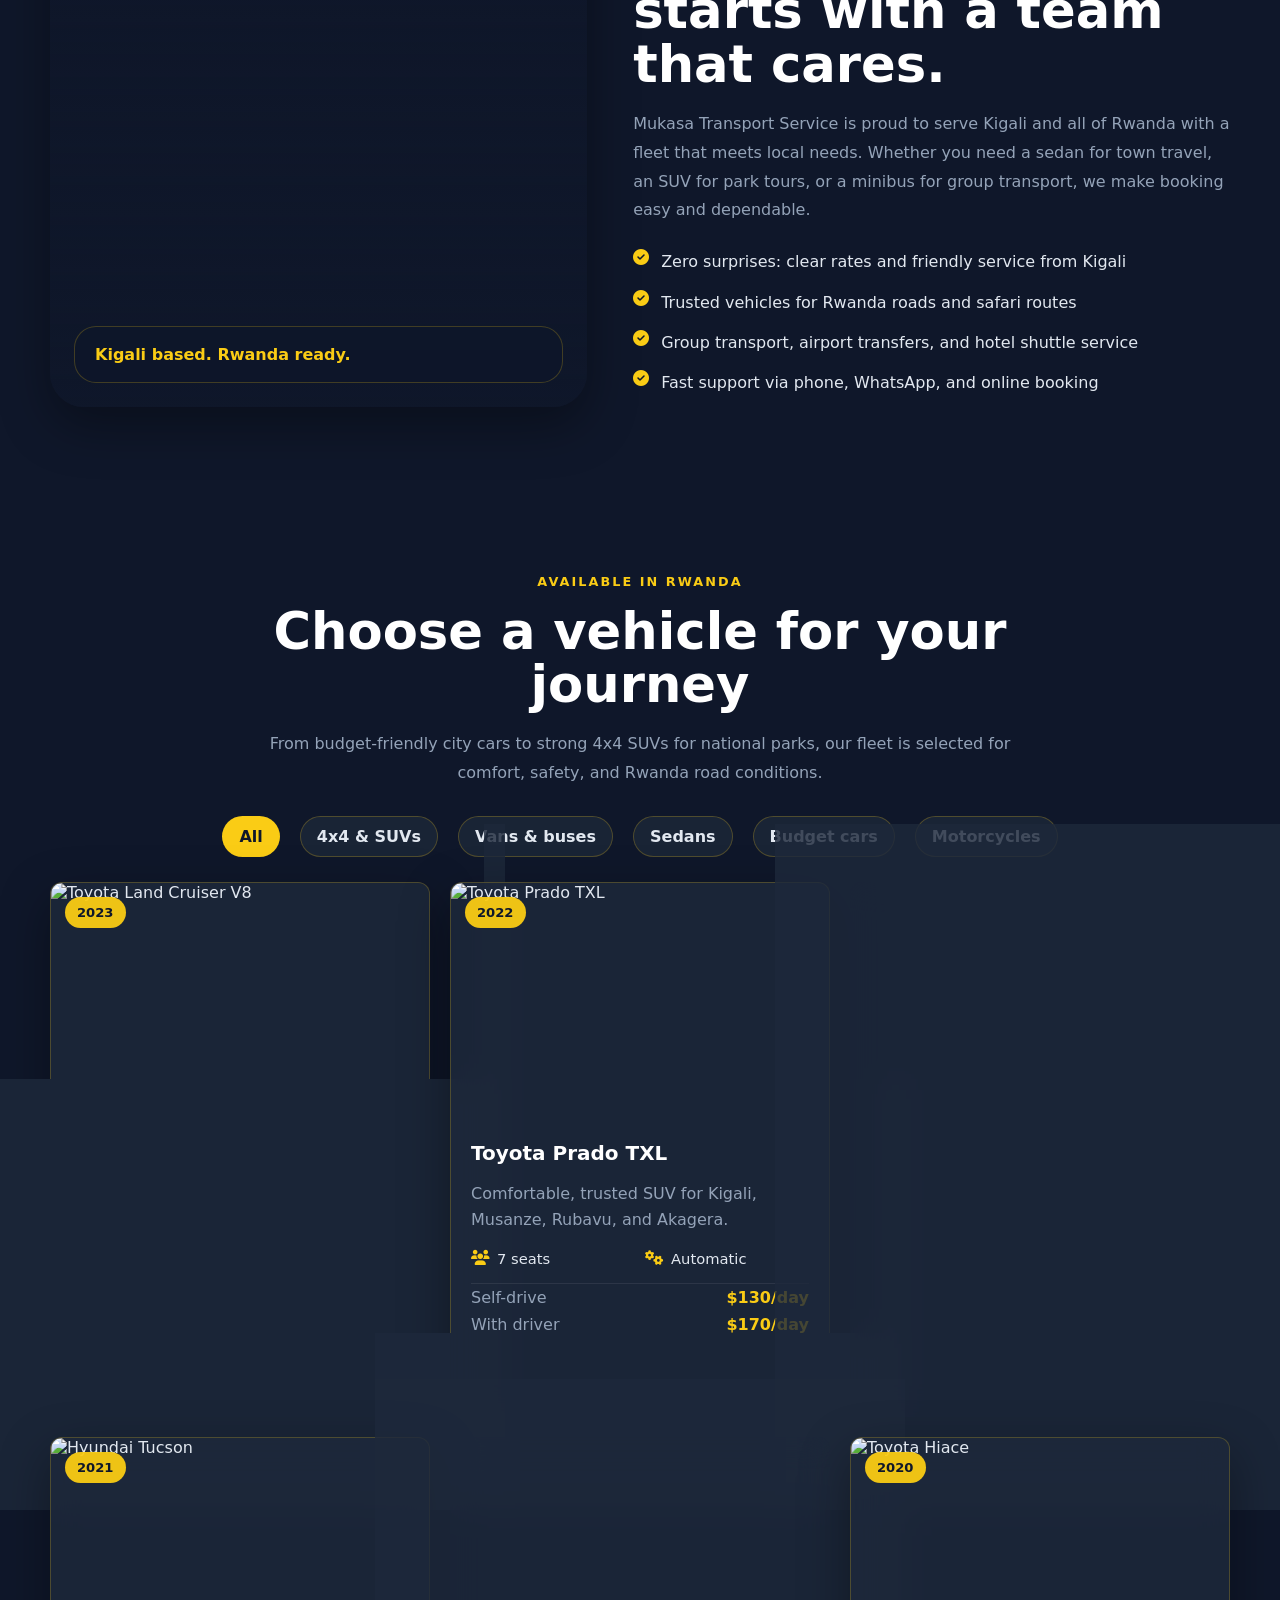
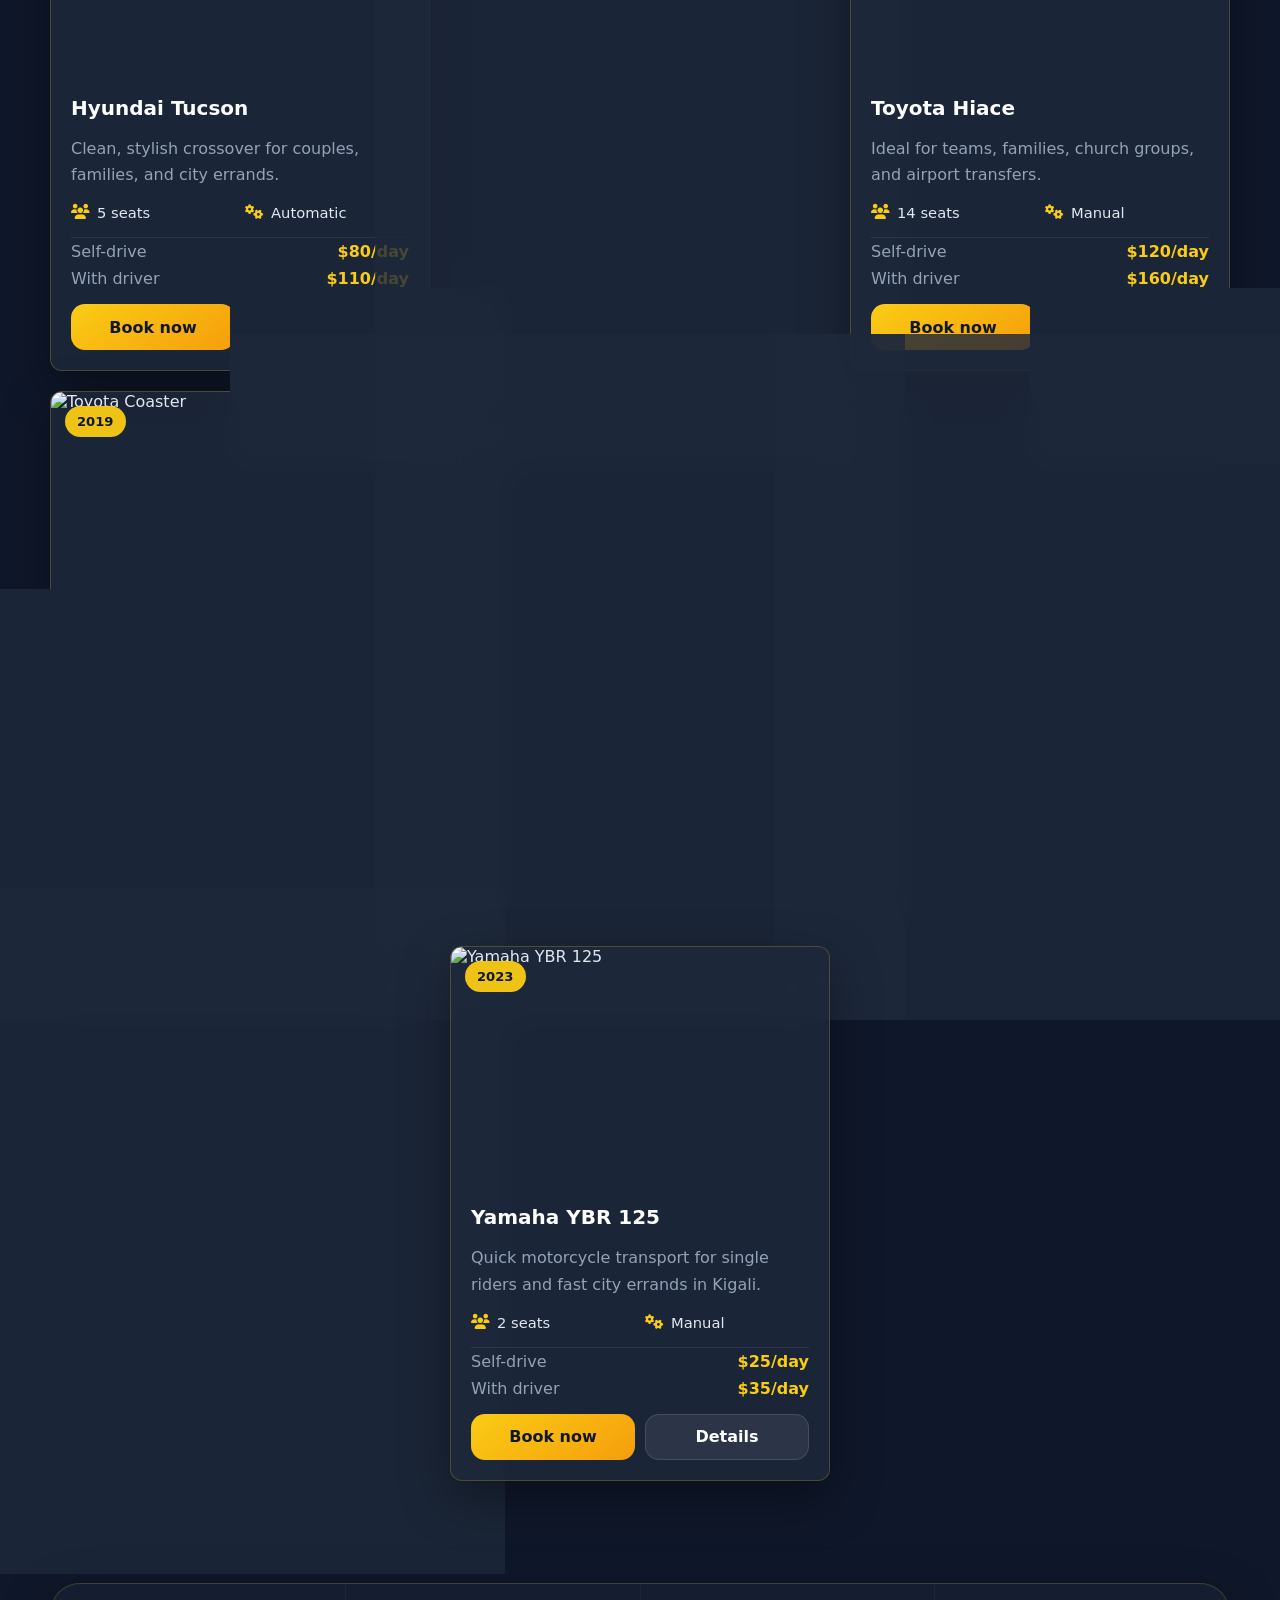
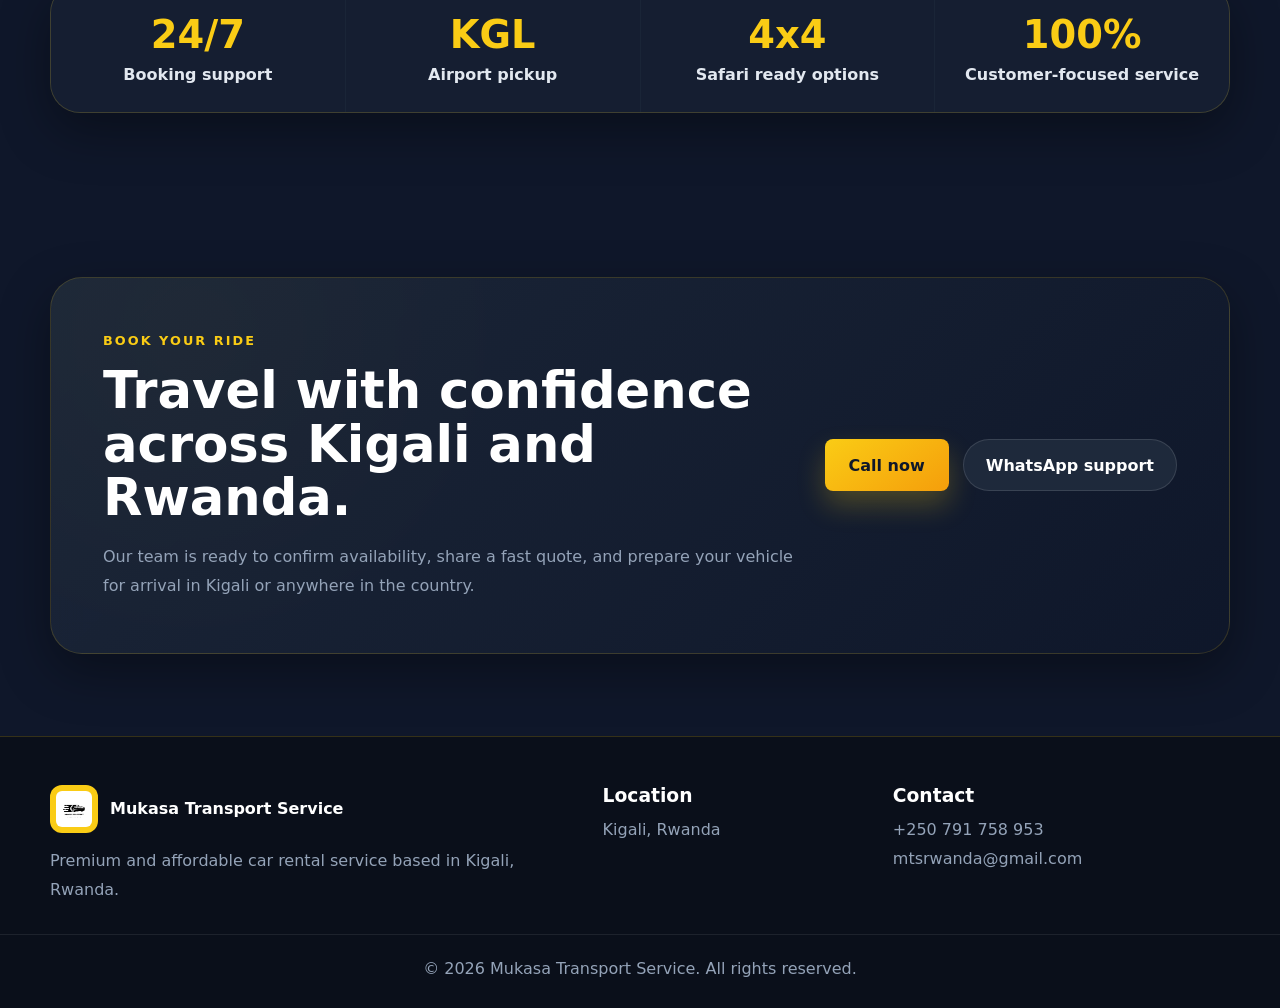
==== commit d983d5c0: "changes on mukasa website" ====
--- a/index.html
+++ b/index.html
@@ -3,7 +3,13 @@
   <head>
     <meta charset="UTF-8" />
     <meta name="viewport" content="width=device-width, initial-scale=1.0" />
-    <title>Mukasa Transport Service - Premium Car Rental Rwanda</title>
+    <title>
+      Mukasa Transport Service - Reliable Transport Solutions in Kigali, Rwanda
+    </title>
+    <meta
+      name="description"
+      content="Mukasa Transport Service provides affordable and reliable transport solutions including motorcycles, taxis, buses, and trucks in Kigali, Rwanda."
+    />
     <link rel="stylesheet" href="styles.css" />
     <link
       rel="stylesheet"
@@ -12,443 +18,286 @@
   </head>
 
   <body>
-    <nav class="navbar">
-      <a href="index.html" class="logo-box">
-        <img src="logo.png" alt="Mukasa Transport Service" class="nav-logo" />
-        <div class="logo-text">
-          <h2>Mukasa Transport Service</h2>
-          <p>Premium Car Rentals</p>
-        </div>
-      </a>
-
-      <ul class="nav-links">
-        <li><a href="index.html" class="nav-link">Home</a></li>
-        <li><a href="index.html#cars" class="nav-link">Cars</a></li>
-        <li><a href="index.html#services" class="nav-link">Services</a></li>
-        <li><a href="index.html#contact" class="nav-link">Contact</a></li>
-        <li><a href="admin-dashboard.html" class="nav-link">Dashboard</a></li>
-      </ul>
-
-      <div class="mobile-menu-btn">
-        <i class="fas fa-bars"></i>
+    <header class="site-header">
+      <div class="container header-wrapper">
+        <a
+          href="#home"
+          class="brand"
+          aria-label="Mukasa Transport Service home"
+        >
+          <img
+            src="logo.png"
+            alt="Mukasa Transport Service logo"
+            class="brand-logo"
+          />
+          <div class="brand-text">
+            <strong>Mukasa Transport Service</strong>
+            <span>Kigali, Rwanda</span>
+          </div>
+        </a>
+
+        <button
+          class="mobile-menu-btn"
+          type="button"
+          aria-label="Open navigation"
+        >
+          <i class="fas fa-bars"></i>
+        </button>
+
+        <nav class="nav-links" aria-label="Main navigation">
+          <a href="#home" class="nav-link active">Home</a>
+          <a href="#vehicles" class="nav-link">Vehicles</a>
+          <a href="#services" class="nav-link">Services</a>
+          <a href="#about" class="nav-link">About</a>
+          <a href="booking.html" class="nav-link">Book</a>
+          <a href="#contact" class="nav-link">Contact</a>
+        </nav>
+
+        <a href="tel:+250791758953" class="header-call">
+          <i class="fas fa-phone"></i>
+          <span>+250 791 758 953</span>
+        </a>
       </div>
-    </nav>
-
-    <!-- HERO SECTION -->
-    <section class="hero" id="home">
-      <div class="overlay"></div>
-
-      <div class="hero-content">
-        <h1 class="hero-title">Luxury Car Rentals in Rwanda</h1>
-        <p class="hero-subtitle">
-          Affordable Premium Cars with or Without Driver
-        </p>
-
-        <div class="hero-search">
-          <div class="search-group">
-            <label>Pick-up Date</label>
-            <input type="date" id="pickupDate" required />
-          </div>
-          <div class="search-group">
-            <label>Return Date</label>
-            <input type="date" id="returnDate" required />
-          </div>
-          <button class="search-btn" onclick="searchCars()">
-            <i class="fas fa-search"></i> Search Cars
-          </button>
-        </div>
-
-        <div class="hero-stats">
-          <div class="stat">
-            <h3>500+</h3>
-            <p>Happy Customers</p>
-          </div>
-          <div class="stat">
-            <h3>50+</h3>
-            <p>Premium Cars</p>
-          </div>
-          <div class="stat">
-            <h3>24/7</h3>
-            <p>Support</p>
-          </div>
+    </header>
+
+    <main>
+      <section class="hero" id="home">
+        <div class="container hero-grid">
+          <div class="hero-content">
+            <span class="eyebrow">Kigali transport partner</span>
+            <h1>
+              Reliable vehicles for every Rwanda route, from city roads to
+              safari valleys.
+            </h1>
+            <p>
+              Mukasa Transport Service delivers clean, safe, and affordable
+              rides from Kigali to Musanze, Rubavu, Akagera, and all the main
+              destinations across Rwanda.
+            </p>
+            <div class="hero-actions">
+              <a href="#vehicles" class="btn btn-primary">See local fleet</a>
+              <a href="https://wa.me/250791758953" class="btn btn-outline"
+                >Message us on WhatsApp</a
+              >
+            </div>
+            <div class="trust-row" aria-label="Service highlights">
+              <span
+                ><i class="fas fa-check-circle"></i> Kigali-based support</span
+              >
+              <span
+                ><i class="fas fa-check-circle"></i> Group transfers & airport
+                pickups</span
+              >
+              <span
+                ><i class="fas fa-check-circle"></i> Well-maintained
+                vehicles</span
+              >
+            </div>
+          </div>
+
+          <aside class="booking-card" aria-label="Quick booking form">
+            <h2>Quick booking</h2>
+            <p>Tell us your trip. We confirm availability fast.</p>
+            <form class="booking-form">
+              <label>
+                Vehicle type
+                <select>
+                  <option>Toyota Land Cruiser Prado</option>
+                  <option>Toyota Hiace / Quantum</option>
+                  <option>Toyota Corolla / Suzuki Swift</option>
+                  <option>Yamaha motorcycle taxi</option>
+                </select>
+              </label>
+              <label>
+                Pickup location
+                <select>
+                  <option>Kigali International Airport</option>
+                  <option>Kigali City Centre</option>
+                  <option>Musanze / Volcanoes Park</option>
+                  <option>Akagera National Park</option>
+                </select>
+              </label>
+              <div class="form-row">
+                <label>
+                  Pickup date
+                  <input type="date" />
+                </label>
+                <label>
+                  Return date
+                  <input type="date" />
+                </label>
+              </div>
+              <button type="button" class="btn btn-primary full-width">
+                Request vehicle
+              </button>
+            </form>
+          </aside>
+        </div>
+      </section>
+
+      <section class="service-strip" id="services">
+        <div class="container service-grid">
+          <article class="service-card">
+            <i class="fas fa-plane-arrival"></i>
+            <h3>Kigali airport pickup</h3>
+            <p>
+              Fast, friendly service from Kigali International Airport to your
+              hotel or meeting.
+            </p>
+          </article>
+          <article class="service-card">
+            <i class="fas fa-road"></i>
+            <h3>Countrywide routes</h3>
+            <p>
+              Safe travel to Musanze, Lake Kivu, Akagera, Ruhengeri, and every
+              major Rwandan route.
+            </p>
+          </article>
+          <article class="service-card">
+            <i class="fas fa-users"></i>
+            <h3>Groups and events</h3>
+            <p>
+              Reliable minibus and coach transport for weddings, tours,
+              conferences, and teams.
+            </p>
+          </article>
+        </div>
+      </section>
+
+      <section class="about-section" id="about">
+        <div class="container about-grid">
+          <div class="about-image">
+            <span>Kigali based. Rwanda ready.</span>
+          </div>
+          <div class="about-content">
+            <span class="section-label">Why choose us</span>
+            <h2>Your smooth ride starts with a team that cares.</h2>
+            <p>
+              Mukasa Transport Service is proud to serve Kigali and all of
+              Rwanda with a fleet that meets local needs. Whether you need a
+              sedan for town travel, an SUV for park tours, or a minibus for
+              group transport, we make booking easy and dependable.
+            </p>
+            <ul class="check-list">
+              <li>
+                <i class="fas fa-circle-check"></i>Zero surprises: clear rates
+                and friendly service from Kigali
+              </li>
+              <li>
+                <i class="fas fa-circle-check"></i>Trusted vehicles for Rwanda
+                roads and safari routes
+              </li>
+              <li>
+                <i class="fas fa-circle-check"></i>Group transport, airport
+                transfers, and hotel shuttle service
+              </li>
+              <li>
+                <i class="fas fa-circle-check"></i>Fast support via phone,
+                WhatsApp, and online booking
+              </li>
+            </ul>
+          </div>
+        </div>
+      </section>
+
+      <section class="vehicles-section" id="vehicles">
+        <div class="container section-heading">
+          <span class="section-label">Available in Rwanda</span>
+          <h2>Choose a vehicle for your journey</h2>
+          <p>
+            From budget-friendly city cars to strong 4x4 SUVs for national
+            parks, our fleet is selected for comfort, safety, and Rwanda road
+            conditions.
+          </p>
+        </div>
+        <div class="container filters" aria-label="Vehicle filters">
+          <button class="filter-btn active" type="button" data-filter="all">
+            All
+          </button>
+          <button class="filter-btn" type="button" data-filter="suv">
+            4x4 & SUVs
+          </button>
+          <button class="filter-btn" type="button" data-filter="van">
+            Vans & buses
+          </button>
+          <button class="filter-btn" type="button" data-filter="sedan">
+            Sedans
+          </button>
+          <button class="filter-btn" type="button" data-filter="budget">
+            Budget cars
+          </button>
+          <button class="filter-btn" type="button" data-filter="motorcycle">
+            Motorcycles
+          </button>
+        </div>
+        <div class="container cars-grid" id="cars-container"></div>
+      </section>
+
+      <section class="numbers-section">
+        <div class="container numbers-grid">
+          <div>
+            <strong>24/7</strong>
+            <span>Booking support</span>
+          </div>
+          <div>
+            <strong>KGL</strong>
+            <span>Airport pickup</span>
+          </div>
+          <div>
+            <strong>4x4</strong>
+            <span>Safari ready options</span>
+          </div>
+          <div>
+            <strong>100%</strong>
+            <span>Customer-focused service</span>
+          </div>
+        </div>
+      </section>
+
+      <section class="cta-section">
+        <div class="container cta-card">
+          <div>
+            <span class="section-label">Book your ride</span>
+            <h2>Travel with confidence across Kigali and Rwanda.</h2>
+            <p>
+              Our team is ready to confirm availability, share a fast quote, and
+              prepare your vehicle for arrival in Kigali or anywhere in the
+              country.
+            </p>
+          </div>
+          <div class="cta-actions">
+            <a href="tel:+250791758953" class="btn btn-primary">Call now</a>
+            <a href="https://wa.me/250791758953" class="btn btn-dark"
+              >WhatsApp support</a
+            >
+          </div>
+        </div>
+      </section>
+    </main>
+
+    <footer class="footer" id="contact">
+      <div class="container footer-grid">
+        <div>
+          <div class="footer-brand">
+            <img src="logo.png" alt="Mukasa Transport Service logo" />
+            <strong>Mukasa Transport Service</strong>
+          </div>
+          <p>
+            Premium and affordable car rental service based in Kigali, Rwanda.
+          </p>
+        </div>
+        <div>
+          <h3>Location</h3>
+          <p>Kigali, Rwanda</p>
+        </div>
+        <div>
+          <h3>Contact</h3>
+          <p><a href="tel:+250791758953">+250 791 758 953</a></p>
+          <p><a href="mailto:mtsrwanda@gmail.com">mtsrwanda@gmail.com</a></p>
         </div>
       </div>
-    </section>
-
-    <!-- DASHBOARD SECTION -->
-    <section class="dashboard" id="dashboard">
-      <div class="container">
-        <h2 class="section-title">Quick Dashboard</h2>
-
-        <div class="dashboard-grid">
-          <div class="dashboard-card">
-            <div class="card-icon">
-              <i class="fas fa-car"></i>
-            </div>
-            <h3>Available Cars</h3>
-            <p class="card-number" id="carCount">50</p>
-            <p class="card-description">Ready to rent</p>
-          </div>
-
-          <div class="dashboard-card">
-            <div class="card-icon">
-              <i class="fas fa-map-marker-alt"></i>
-            </div>
-            <h3>Coverage Area</h3>
-            <p class="card-number">All Rwanda</p>
-            <p class="card-description">Nationwide delivery</p>
-          </div>
-
-          <div class="dashboard-card">
-            <div class="card-icon">
-              <i class="fas fa-user-tie"></i>
-            </div>
-            <h3>Professional Drivers</h3>
-            <p class="card-number">30+</p>
-            <p class="card-description">Experienced & licensed</p>
-          </div>
-
-          <div class="dashboard-card">
-            <div class="card-icon">
-              <i class="fas fa-shield-alt"></i>
-            </div>
-            <h3>Insurance Covered</h3>
-            <p class="card-number">100%</p>
-            <p class="card-description">Peace of mind</p>
-          </div>
-        </div>
-      </div>
-    </section>
-
-    <!-- CARS SECTION -->
-    <section class="cars-section" id="cars">
-      <div class="container">
-        <h2 class="section-title">Our Premium Fleet</h2>
-        <p class="section-subtitle">
-          Choose from our selection of luxury and affordable vehicles
-        </p>
-
-        <div class="filter-controls">
-          <button class="filter-btn active" data-filter="all">All Cars</button>
-          <button class="filter-btn" data-filter="budget">Budget</button>
-          <button class="filter-btn" data-filter="premium">Premium</button>
-          <button class="filter-btn" data-filter="suv">SUV</button>
-        </div>
-
-        <div class="cars-container" id="cars-container"></div>
-      </div>
-    </section>
-
-    <!-- SERVICES SECTION -->
-    <section class="services" id="services">
-      <div class="container">
-        <h2 class="section-title">Our Services</h2>
-        <p class="section-subtitle">
-          Comprehensive transportation solutions tailored for you
-        </p>
-
-        <div class="services-grid">
-          <div class="service-card">
-            <div class="service-icon">
-              <i class="fas fa-car"></i>
-            </div>
-            <h3>Self Drive</h3>
-            <p>
-              Affordable car rentals without driver. Perfect for independent
-              travelers who want complete control.
-            </p>
-            <a href="#cars" class="service-link">Learn More →</a>
-          </div>
-
-          <div class="service-card">
-            <div class="service-icon">
-              <i class="fas fa-user-circle"></i>
-            </div>
-            <h3>Driver Included</h3>
-            <p>
-              Professional drivers available 24/7. Sit back and relax while our
-              experienced drivers take you.
-            </p>
-            <a href="#cars" class="service-link">Learn More →</a>
-          </div>
-
-          <div class="service-card">
-            <div class="service-icon">
-              <i class="fas fa-plane"></i>
-            </div>
-            <h3>Airport Pickup</h3>
-            <p>
-              Reliable airport transportation service. We'll be waiting with a
-              sign at your arrival terminal.
-            </p>
-            <a href="#cars" class="service-link">Learn More →</a>
-          </div>
-
-          <div class="service-card">
-            <div class="service-icon">
-              <i class="fas fa-building"></i>
-            </div>
-            <h3>Corporate Events</h3>
-            <p>
-              Special rates for corporate bookings, team outings, and business
-              transportation needs.
-            </p>
-            <a href="#cars" class="service-link">Learn More →</a>
-          </div>
-
-          <div class="service-card">
-            <div class="service-icon">
-              <i class="fas fa-heart"></i>
-            </div>
-            <h3>Wedding Services</h3>
-            <p>
-              Premium vehicles for weddings, anniversaries, and special
-              celebrations with professional service.
-            </p>
-            <a href="#cars" class="service-link">Learn More →</a>
-          </div>
-
-          <div class="service-card">
-            <div class="service-icon">
-              <i class="fas fa-tag"></i>
-            </div>
-            <h3>Discount Packages</h3>
-            <p>
-              Weekly and monthly rental packages with attractive discounts for
-              long-term bookings.
-            </p>
-            <a href="#cars" class="service-link">Learn More →</a>
-          </div>
-        </div>
-      </div>
-    </section>
-
-    <!-- PRICING SECTION -->
-    <section class="pricing" id="pricing">
-      <div class="container">
-        <h2 class="section-title">Pricing Plans</h2>
-        <p class="section-subtitle">
-          Transparent pricing with no hidden charges
-        </p>
-
-        <div class="pricing-grid">
-          <div class="pricing-card budget-plan">
-            <h3>Budget</h3>
-            <p class="price-range">$70 - $120/day</p>
-            <ul class="pricing-features">
-              <li><i class="fas fa-check"></i> Small & Compact Cars</li>
-              <li><i class="fas fa-check"></i> Manual Transmission</li>
-              <li><i class="fas fa-check"></i> Basic Insurance</li>
-              <li><i class="fas fa-check"></i> Free Delivery</li>
-              <li><i class="fas fa-times"></i> Driver Service</li>
-            </ul>
-            <button class="price-btn">Choose Plan</button>
-          </div>
-
-          <div class="pricing-card standard-plan">
-            <div class="popular-badge">POPULAR</div>
-            <h3>Standard</h3>
-            <p class="price-range">$130 - $200/day</p>
-            <ul class="pricing-features">
-              <li><i class="fas fa-check"></i> Sedans & Compact SUVs</li>
-              <li><i class="fas fa-check"></i> Automatic Transmission</li>
-              <li><i class="fas fa-check"></i> Full Insurance</li>
-              <li><i class="fas fa-check"></i> Free Delivery & Pick-up</li>
-              <li><i class="fas fa-check"></i> Driver Service Available</li>
-            </ul>
-            <button class="price-btn">Choose Plan</button>
-          </div>
-
-          <div class="pricing-card premium-plan">
-            <h3>Premium</h3>
-            <p class="price-range">$250 - $370/day</p>
-            <ul class="pricing-features">
-              <li><i class="fas fa-check"></i> Luxury SUVs & 4x4s</li>
-              <li><i class="fas fa-check"></i> Automatic Transmission</li>
-              <li><i class="fas fa-check"></i> Premium Insurance</li>
-              <li><i class="fas fa-check"></i> Dedicated Driver</li>
-              <li><i class="fas fa-check"></i> VIP Support 24/7</li>
-            </ul>
-            <button class="price-btn">Choose Plan</button>
-          </div>
-        </div>
-      </div>
-    </section>
-
-    <!-- TESTIMONIALS SECTION -->
-    <section class="testimonials">
-      <div class="container">
-        <h2 class="section-title">What Our Customers Say</h2>
-
-        <div class="testimonials-grid">
-          <div class="testimonial-card">
-            <div class="stars">
-              <i class="fas fa-star"></i>
-              <i class="fas fa-star"></i>
-              <i class="fas fa-star"></i>
-              <i class="fas fa-star"></i>
-              <i class="fas fa-star"></i>
-            </div>
-            <p>
-              "Excellent service! The car was clean, the driver was
-              professional, and the prices were fair. Highly recommended!"
-            </p>
-            <div class="testimonial-author">
-              <div class="author-info">
-                <h4>John Doe</h4>
-                <p>Business Traveler</p>
-              </div>
-            </div>
-          </div>
-
-          <div class="testimonial-card">
-            <div class="stars">
-              <i class="fas fa-star"></i>
-              <i class="fas fa-star"></i>
-              <i class="fas fa-star"></i>
-              <i class="fas fa-star"></i>
-              <i class="fas fa-star"></i>
-            </div>
-            <p>
-              "Perfect for our family vacation! The SUV was spacious and
-              comfortable. Will definitely use again."
-            </p>
-            <div class="testimonial-author">
-              <div class="author-info">
-                <h4>Sarah Johnson</h4>
-                <p>Family Vacation</p>
-              </div>
-            </div>
-          </div>
-
-          <div class="testimonial-card">
-            <div class="stars">
-              <i class="fas fa-star"></i>
-              <i class="fas fa-star"></i>
-              <i class="fas fa-star"></i>
-              <i class="fas fa-star"></i>
-              <i class="fas fa-star"></i>
-            </div>
-            <p>
-              "Amazing experience from booking to return. The team is friendly
-              and responsive. Best car rental in Rwanda!"
-            </p>
-            <div class="testimonial-author">
-              <div class="author-info">
-                <h4>Michael Smith</h4>
-                <p>Tourist</p>
-              </div>
-            </div>
-          </div>
-        </div>
-      </div>
-    </section>
-
-    <!-- CTA SECTION -->
-    <section class="cta-section">
-      <div class="container">
-        <h2>Ready to Start Your Journey?</h2>
-        <p>Book your perfect car today and experience premium transportation</p>
-        <a href="#cars" class="cta-btn">Explore Our Fleet</a>
-      </div>
-    </section>
-
-    <!-- CONTACT SECTION -->
-    <section class="contact" id="contact">
-      <div class="container">
-        <h2 class="section-title">Get in Touch</h2>
-        <p class="section-subtitle">We're here to help you 24/7</p>
-
-        <div class="contact-grid">
-          <div class="contact-info">
-            <div class="contact-icon">
-              <i class="fas fa-map-marker-alt"></i>
-            </div>
-            <h3>Location</h3>
-            <p>Kigali, Rwanda</p>
-          </div>
-
-          <div class="contact-info">
-            <div class="contact-icon">
-              <i class="fas fa-phone"></i>
-            </div>
-            <h3>Phone</h3>
-            <p><a href="tel:+250791758953">+250 791 758 953</a></p>
-          </div>
-
-          <div class="contact-info">
-            <div class="contact-icon">
-              <i class="fas fa-envelope"></i>
-            </div>
-            <h3>Email</h3>
-            <p><a href="mailto:mtsrwanda@gmail.com">mtsrwanda@gmail.com</a></p>
-          </div>
-
-          <div class="contact-info">
-            <div class="contact-icon">
-              <i class="fas fa-clock"></i>
-            </div>
-            <h3>Hours</h3>
-            <p>24/7 Available</p>
-          </div>
-        </div>
-      </div>
-    </section>
-
-    <!-- FOOTER -->
-    <footer class="footer">
-      <div class="container">
-        <div class="footer-grid">
-          <div class="footer-box">
-            <h2>MTS Rwanda</h2>
-            <p>
-              Premium & Affordable Car Rentals in Kigali and across Rwanda. Your
-              trusted partner for quality transportation.
-            </p>
-            <div class="footer-socials">
-              <a href="#" title="Facebook"><i class="fab fa-facebook"></i></a>
-              <a href="#" title="Instagram"><i class="fab fa-instagram"></i></a>
-              <a href="#" title="WhatsApp"><i class="fab fa-whatsapp"></i></a>
-              <a href="#" title="Twitter"><i class="fab fa-x-twitter"></i></a>
-            </div>
-          </div>
-
-          <div class="footer-box">
-            <h3>Quick Links</h3>
-            <ul>
-              <li><a href="#home">Home</a></li>
-              <li><a href="#cars">Available Cars</a></li>
-              <li><a href="#services">Services</a></li>
-              <li><a href="#pricing">Pricing</a></li>
-              <li><a href="#contact">Contact</a></li>
-            </ul>
-          </div>
-
-          <div class="footer-box">
-            <h3>Services</h3>
-            <ul>
-              <li><a href="#">Self Drive</a></li>
-              <li><a href="#">With Driver</a></li>
-              <li><a href="#">Airport Pickup</a></li>
-              <li><a href="#">Corporate Events</a></li>
-              <li><a href="#">Wedding Services</a></li>
-            </ul>
-          </div>
-
-          <div class="footer-box">
-            <h3>Contact Info</h3>
-            <p><strong>Phone:</strong> +250 791 758 953</p>
-            <p><strong>Email:</strong> mtsrwanda@gmail.com</p>
-            <p><strong>Address:</strong> Kigali, Rwanda</p>
-          </div>
-        </div>
-
-        <div class="footer-bottom">
-          <p>&copy; 2026 Mukasa Transport Service. All rights reserved.</p>
-          <p>
-            Designed with <i class="fas fa-heart"></i> for Your Travel Comfort
-          </p>
-        </div>
+      <div class="footer-bottom">
+        <p>&copy; 2026 Mukasa Transport Service. All rights reserved.</p>
       </div>
     </footer>
 
--- a/styles.css
+++ b/styles.css
@@ -1,20 +1,22 @@
 * {
+  box-sizing: border-box;
   margin: 0;
   padding: 0;
-  box-sizing: border-box;
 }
 
 :root {
   --primary-color: #facc15;
+  --primary-dark: #f59e0b;
   --secondary-color: #1e293b;
   --dark-bg: #0f172a;
   --darker-bg: #0a0f1a;
+  --card-bg: rgba(30, 41, 59, 0.82);
   --text-light: #e2e8f0;
+  --text-bright: #ffffff;
   --text-muted: #94a3b8;
-  --border-color: #1e293b;
-  --transition: all 0.3s cubic-bezier(0.4, 0, 0.2, 1);
-  --shadow: 0 10px 30px rgba(0, 0, 0, 0.3);
-  --shadow-lg: 0 20px 50px rgba(0, 0, 0, 0.5);
+  --border-color: rgba(250, 204, 21, 0.22);
+  --shadow: 0 18px 50px rgba(0, 0, 0, 0.35);
+  --transition: all 0.28s ease;
 }
 
 html {
@@ -26,945 +28,893 @@
   background: var(--dark-bg);
   color: var(--text-light);
   overflow-x: hidden;
-  scroll-behavior: smooth;
+}
+
+body::before {
+  content: '';
+  position: fixed;
+  inset: 0;
+  z-index: -2;
+  background:
+    radial-gradient(
+      circle at 15% 10%,
+      rgba(250, 204, 21, 0.16),
+      transparent 28%
+    ),
+    radial-gradient(
+      circle at 85% 5%,
+      rgba(245, 158, 11, 0.13),
+      transparent 26%
+    ),
+    linear-gradient(135deg, #0a0f1a 0%, #0f172a 52%, #111827 100%);
+}
+
+body::after {
+  content: '';
+  position: fixed;
+  inset: 0;
+  z-index: -1;
+  background-image:
+    linear-gradient(rgba(255, 255, 255, 0.03) 1px, transparent 1px),
+    linear-gradient(90deg, rgba(255, 255, 255, 0.03) 1px, transparent 1px);
+  background-size: 58px 58px;
+  -webkit-mask-image: linear-gradient(
+    to bottom,
+    rgba(0, 0, 0, 0.7),
+    transparent 78%
+  );
+  mask-image: linear-gradient(to bottom, rgba(0, 0, 0, 0.7), transparent 78%);
+}
+
+img {
+  display: block;
+  max-width: 100%;
+}
+
+a {
+  color: inherit;
+  text-decoration: none;
+}
+
+button,
+input,
+select {
+  font: inherit;
 }
 
 .container {
-  max-width: 1280px;
+  width: min(1180px, calc(100% - 32px));
   margin: 0 auto;
-  padding: 0 24px;
-}
-
-/* ========== ENHANCED NAVIGATION - BETTER VISIBILITY ========== */
-.navbar {
+}
+
+.site-header {
   position: sticky;
   top: 0;
   z-index: 1000;
-  background: rgba(15, 23, 42, 0.96);
-  backdrop-filter: blur(12px);
-  border-bottom: 1px solid rgba(250, 204, 21, 0.25);
-  padding: 0.9rem 2rem;
+  background: rgba(15, 23, 42, 0.94);
+  border-bottom: 1px solid var(--border-color);
+  -webkit-backdrop-filter: blur(14px);
+  backdrop-filter: blur(14px);
+}
+
+.header-wrapper {
+  min-height: 86px;
   display: flex;
   align-items: center;
   justify-content: space-between;
+  gap: 20px;
+}
+
+.brand {
+  display: flex;
+  align-items: center;
+  gap: 12px;
+}
+
+.brand-logo {
+  width: 54px;
+  height: 54px;
+  object-fit: contain;
+  border-radius: 14px;
+  background: linear-gradient(
+    145deg,
+    var(--primary-color),
+    var(--primary-dark)
+  );
+  padding: 7px;
+  box-shadow: 0 10px 25px rgba(250, 204, 21, 0.22);
+}
+
+.brand-text strong {
+  display: block;
+  color: var(--text-bright);
+  font-size: 1.04rem;
+  line-height: 1.1;
+}
+
+.brand-text span {
+  color: var(--primary-color);
+  font-size: 0.78rem;
+  letter-spacing: 0.08em;
+  text-transform: uppercase;
+}
+
+.nav-links {
+  display: flex;
+  align-items: center;
+  gap: 28px;
+}
+
+.nav-link {
+  color: #f1f5f9;
+  font-weight: 700;
+  position: relative;
+  padding: 8px 0;
+  transition: var(--transition);
+}
+
+.nav-link::after {
+  content: '';
+  position: absolute;
+  left: 0;
+  bottom: 0;
+  width: 0;
+  height: 3px;
+  border-radius: 99px;
+  background: var(--primary-color);
+  transition: var(--transition);
+}
+
+.nav-link:hover,
+.nav-link.active {
+  color: var(--primary-color);
+}
+
+.nav-link:hover::after,
+.nav-link.active::after {
+  width: 100%;
+}
+
+.header-call {
+  display: inline-flex;
+  align-items: center;
+  gap: 10px;
+  background: rgba(250, 204, 21, 0.12);
+  border: 1px solid rgba(250, 204, 21, 0.35);
+  color: var(--primary-color);
+  padding: 12px 16px;
+  border-radius: 999px;
+  font-weight: 800;
+}
+
+.mobile-menu-btn {
+  display: none;
+  width: 46px;
+  height: 46px;
+  border: 1px solid rgba(250, 204, 21, 0.35);
+  border-radius: 999px;
+  background: rgba(250, 204, 21, 0.12);
+  color: var(--primary-color);
+  cursor: pointer;
+}
+
+section {
+  padding: 82px 0;
+}
+
+.hero {
+  min-height: calc(100vh - 86px);
+  display: flex;
+  align-items: center;
+  position: relative;
+  overflow: hidden;
+}
+
+.hero::before {
+  content: '';
+  position: absolute;
+  inset: 0;
+  background-image:
+    linear-gradient(90deg, rgba(10, 15, 26, 0.95), rgba(10, 15, 26, 0.7)),
+    var(
+      --hero-bg,
+      url('https://images.unsplash.com/photo-1449824913935-59a10b8d2000?q=80&w=1920&auto=format&fit=crop')
+    );
+  background-size: cover;
+  background-position: center;
+  background-repeat: no-repeat;
+  z-index: -1;
+}
+
+.hero-grid {
+  display: grid;
+  grid-template-columns: minmax(0, 1.1fr) minmax(320px, 0.72fr);
+  align-items: center;
+  gap: 42px;
+}
+
+.eyebrow,
+.section-label {
+  display: inline-flex;
+  align-items: center;
+  gap: 8px;
+  color: var(--primary-color);
+  font-size: 0.8rem;
+  font-weight: 900;
+  letter-spacing: 0.16em;
+  text-transform: uppercase;
+  margin-bottom: 16px;
+}
+
+.hero h1 {
+  color: var(--text-bright);
+  font-size: clamp(2.7rem, 6vw, 5.5rem);
+  line-height: 0.95;
+  max-width: 820px;
+  margin-bottom: 22px;
+}
+
+.hero p,
+.section-heading p,
+.about-content p,
+.cta-card p,
+.footer p {
+  color: var(--text-muted);
+  line-height: 1.8;
+}
+
+.hero p {
+  max-width: 650px;
+  font-size: 1.1rem;
+  margin-bottom: 28px;
+}
+
+.hero-actions,
+.cta-actions {
+  display: flex;
   flex-wrap: wrap;
+  gap: 14px;
+  align-items: center;
+}
+
+.btn {
+  display: inline-flex;
+  align-items: center;
+  justify-content: center;
+  gap: 10px;
+  min-height: 52px;
+  border: 0;
+  border-radius: 999px;
+  padding: 14px 22px;
+  cursor: pointer;
+  font-weight: 900;
   transition: var(--transition);
 }
 
-.logo-box {
-  display: flex;
-  align-items: center;
+.btn:hover {
+  transform: translateY(-3px);
+}
+
+.btn-primary {
+  background: linear-gradient(
+    145deg,
+    var(--primary-color),
+    var(--primary-dark)
+  );
+  color: #0f172a;
+  box-shadow: 0 14px 28px rgba(250, 204, 21, 0.24);
+}
+
+.btn-outline {
+  color: var(--text-bright);
+  border: 1px solid rgba(255, 255, 255, 0.24);
+  background: rgba(255, 255, 255, 0.08);
+}
+
+.btn-dark {
+  background: var(--secondary-color);
+  color: var(--text-bright);
+  border: 1px solid rgba(255, 255, 255, 0.12);
+}
+
+.full-width {
+  width: 100%;
+}
+
+.trust-row {
+  display: flex;
+  flex-wrap: wrap;
   gap: 12px;
-  text-decoration: none;
-}
-
-.nav-logo {
+  margin-top: 30px;
+}
+
+.trust-row span {
+  display: inline-flex;
+  align-items: center;
+  gap: 8px;
+  color: #f8fafc;
+  background: rgba(15, 23, 42, 0.7);
+  border: 1px solid rgba(250, 204, 21, 0.24);
+  border-radius: 999px;
+  padding: 10px 14px;
+  font-weight: 700;
+}
+
+.trust-row i,
+.check-list i {
+  color: var(--primary-color);
+}
+
+.booking-card,
+.service-card,
+.car-card,
+.numbers-grid,
+.cta-card {
+  background: var(--card-bg);
+  border: 1px solid rgba(250, 204, 21, 0.16);
+  box-shadow: var(--shadow);
+  -webkit-backdrop-filter: blur(16px);
+  backdrop-filter: blur(16px);
+}
+
+.booking-card {
+  border-radius: 28px;
+  padding: 28px;
+}
+
+.booking-card h2 {
+  color: var(--text-bright);
+  font-size: 1.8rem;
+  margin-bottom: 8px;
+}
+
+.booking-card p {
+  color: var(--text-muted);
+  margin-bottom: 22px;
+}
+
+.booking-form {
+  display: grid;
+  gap: 16px;
+}
+
+.booking-form label {
+  display: grid;
+  gap: 8px;
+  color: var(--text-light);
+  font-weight: 800;
+}
+
+.booking-form input,
+.booking-form select {
+  width: 100%;
+  min-height: 52px;
+  border: 1px solid rgba(250, 204, 21, 0.18);
+  border-radius: 16px;
+  background: rgba(15, 23, 42, 0.9);
+  color: var(--text-bright);
+  outline: none;
+  padding: 0 14px;
+}
+
+.form-row {
+  display: grid;
+  grid-template-columns: 1fr 1fr;
+  gap: 14px;
+}
+
+.service-strip {
+  padding-top: 34px;
+}
+
+.service-grid {
+  display: grid;
+  grid-template-columns: repeat(3, minmax(0, 1fr));
+  gap: 20px;
+}
+
+.service-card {
+  border-radius: 26px;
+  padding: 26px;
+  transition: var(--transition);
+}
+
+.service-card:hover,
+.car-card:hover {
+  transform: translateY(-8px);
+  border-color: rgba(250, 204, 21, 0.42);
+}
+
+.service-card i {
+  width: 58px;
+  height: 58px;
+  display: grid;
+  place-items: center;
+  border-radius: 18px;
+  color: #0f172a;
+  background: linear-gradient(
+    145deg,
+    var(--primary-color),
+    var(--primary-dark)
+  );
+  font-size: 1.35rem;
+  margin-bottom: 18px;
+}
+
+.service-card h3,
+.footer h3 {
+  color: var(--text-bright);
+  margin-bottom: 10px;
+}
+
+.service-card p {
+  color: var(--text-muted);
+  line-height: 1.75;
+}
+
+.about-grid {
+  display: grid;
+  grid-template-columns: minmax(0, 0.9fr) minmax(0, 1fr);
+  align-items: center;
+  gap: 46px;
+}
+
+.about-image {
+  min-height: 520px;
+  border-radius: 34px;
+  overflow: hidden;
+  position: relative;
+  background-image:
+    linear-gradient(180deg, rgba(15, 23, 42, 0.08), rgba(15, 23, 42, 0.78)),
+    var(
+      --about-bg,
+      url('https://images.unsplash.com/photo-1580273916550-e323be2ae537?q=80&w=1200&auto=format&fit=crop')
+    );
+  background-size: cover;
+  background-position: center;
+  background-repeat: no-repeat;
+  box-shadow: var(--shadow);
+}
+
+.about-image span {
+  position: absolute;
+  left: 24px;
+  right: 24px;
+  bottom: 24px;
+  padding: 18px 20px;
+  border-radius: 22px;
+  background: rgba(15, 23, 42, 0.86);
+  border: 1px solid rgba(250, 204, 21, 0.22);
+  color: var(--primary-color);
+  font-weight: 900;
+}
+
+.about-content h2,
+.section-heading h2,
+.cta-card h2 {
+  color: var(--text-bright);
+  font-size: clamp(2rem, 4vw, 3.4rem);
+  line-height: 1.05;
+  margin-bottom: 18px;
+}
+
+.check-list {
+  list-style: none;
+  display: grid;
+  gap: 14px;
+  margin-top: 24px;
+}
+
+.check-list li {
+  display: flex;
+  gap: 12px;
+  color: var(--text-light);
+  line-height: 1.65;
+}
+
+.section-heading {
+  text-align: center;
+  max-width: 760px;
+  margin: 0 auto 28px;
+}
+
+.filters {
+  display: flex;
+  justify-content: center;
+  flex-wrap: wrap;
+  gap: 12px;
+  margin-bottom: 28px;
+}
+
+.filter-btn {
+  border: 1px solid rgba(250, 204, 21, 0.24);
+  color: var(--text-light);
+  background: rgba(30, 41, 59, 0.74);
+  border-radius: 999px;
+  padding: 10px 16px;
+  cursor: pointer;
+  font-weight: 800;
+  transition: var(--transition);
+}
+
+.filter-btn:hover,
+.filter-btn.active {
+  background: var(--primary-color);
+  color: #0f172a;
+}
+
+.cars-grid {
+  display: grid;
+  grid-template-columns: repeat(3, minmax(0, 1fr));
+  gap: 22px;
+}
+
+.car-card {
+  border-radius: 28px;
+  overflow: hidden;
+  transition: var(--transition);
+}
+
+.car-image-container {
+  position: relative;
+  height: 238px;
+  overflow: hidden;
+}
+
+.car-image-container img {
+  width: 100%;
+  height: 100%;
+  object-fit: cover;
+  transition: transform 0.5s ease;
+}
+
+.car-card:hover img {
+  transform: scale(1.06);
+}
+
+.car-badge {
+  position: absolute;
+  top: 14px;
+  left: 14px;
+  border-radius: 999px;
+  padding: 8px 12px;
+  background: rgba(250, 204, 21, 0.95);
+  color: #0f172a;
+  font-weight: 900;
+  font-size: 0.82rem;
+}
+
+.car-info {
+  display: grid;
+  gap: 16px;
+  padding: 22px;
+}
+
+.car-name {
+  color: var(--text-bright);
+  font-size: 1.25rem;
+  font-weight: 900;
+}
+
+.car-desc {
+  color: var(--text-muted);
+  line-height: 1.65;
+}
+
+.car-specs {
+  display: grid;
+  grid-template-columns: repeat(2, minmax(0, 1fr));
+  gap: 10px;
+}
+
+.spec {
+  display: flex;
+  align-items: center;
+  gap: 8px;
+  color: var(--text-light);
+  font-size: 0.92rem;
+}
+
+.spec i {
+  color: var(--primary-color);
+}
+
+.car-pricing {
+  display: grid;
+  gap: 8px;
+  padding-top: 4px;
+  border-top: 1px solid rgba(255, 255, 255, 0.08);
+}
+
+.price-row {
+  display: flex;
+  justify-content: space-between;
+  gap: 12px;
+  color: var(--text-muted);
+}
+
+.price-row strong {
+  color: var(--primary-color);
+}
+
+.car-buttons {
+  display: grid;
+  grid-template-columns: 1fr 1fr;
+  gap: 10px;
+}
+
+.car-btn {
+  min-height: 46px;
+  border: 0;
+  border-radius: 14px;
+  cursor: pointer;
+  font-weight: 900;
+}
+
+.book-btn {
+  background: linear-gradient(
+    145deg,
+    var(--primary-color),
+    var(--primary-dark)
+  );
+  color: #0f172a;
+}
+
+.details-btn {
+  color: var(--text-bright);
+  background: rgba(255, 255, 255, 0.08);
+  border: 1px solid rgba(255, 255, 255, 0.12);
+}
+
+.numbers-section {
+  padding-top: 20px;
+}
+
+.numbers-grid {
+  display: grid;
+  grid-template-columns: repeat(4, minmax(0, 1fr));
+  gap: 1px;
+  border-radius: 30px;
+  overflow: hidden;
+}
+
+.numbers-grid div {
+  padding: 28px 18px;
+  text-align: center;
+  background: rgba(15, 23, 42, 0.48);
+}
+
+.numbers-grid strong {
+  display: block;
+  color: var(--primary-color);
+  font-size: clamp(1.9rem, 3vw, 2.8rem);
+  margin-bottom: 8px;
+}
+
+.numbers-grid span {
+  color: var(--text-light);
+  font-weight: 800;
+}
+
+.cta-card {
+  display: grid;
+  grid-template-columns: 1fr auto;
+  align-items: center;
+  gap: 28px;
+  border-radius: 32px;
+  padding: clamp(28px, 5vw, 52px);
+  background:
+    linear-gradient(135deg, rgba(30, 41, 59, 0.88), rgba(15, 23, 42, 0.9)),
+    radial-gradient(
+      circle at 12% 15%,
+      rgba(250, 204, 21, 0.18),
+      transparent 30%
+    );
+}
+
+.footer {
+  padding: 48px 0 24px;
+  background: var(--darker-bg);
+  border-top: 1px solid rgba(250, 204, 21, 0.18);
+}
+
+.footer-grid {
+  display: grid;
+  grid-template-columns: 1.4fr 0.7fr 0.9fr;
+  gap: 28px;
+}
+
+.footer-brand {
+  display: flex;
+  align-items: center;
+  gap: 12px;
+  margin-bottom: 14px;
+}
+
+.footer-brand img {
   width: 48px;
   height: 48px;
   object-fit: contain;
-  display: block;
-  border-radius: 8px;
-}
-
-.logo-circle {
-  width: 48px;
-  height: 48px;
-  background: linear-gradient(145deg, var(--primary-color), #f59e0b);
+  border-radius: 12px;
+  background: var(--primary-color);
+  padding: 6px;
+}
+
+.footer-brand strong {
+  color: var(--text-bright);
+}
+
+.footer a:hover {
+  color: var(--primary-color);
+}
+
+.footer-bottom {
+  margin-top: 30px;
+  padding-top: 20px;
+  border-top: 1px solid rgba(255, 255, 255, 0.08);
+  text-align: center;
+}
+
+.scroll-to-top {
+  position: fixed;
+  right: 24px;
+  bottom: 24px;
+  width: 50px;
+  height: 50px;
+  display: none;
+  align-items: center;
+  justify-content: center;
+  border: 0;
   border-radius: 50%;
-  display: flex;
-  align-items: center;
-  justify-content: center;
-  font-weight: 800;
-  font-size: 1.4rem;
-  color: #0f172a;
-  box-shadow: 0 4px 12px rgba(250, 204, 21, 0.4);
-  transition: transform 0.2s;
-}
-
-.logo-box:hover .logo-circle {
-  transform: scale(1.03);
-}
-
-.logo-text h2 {
-  font-size: 1.45rem;
-  font-weight: 700;
-  background: linear-gradient(135deg, #fff, #facc15);
-  background-clip: text;
-  -webkit-background-clip: text;
-  color: transparent;
-  letter-spacing: -0.3px;
-}
-
-.logo-text p {
-  font-size: 0.7rem;
-  color: var(--text-dim);
-  letter-spacing: 1px;
-}
-
-.nav-links {
-  display: flex;
-  gap: 2rem;
-  list-style: none;
-  align-items: center;
-  margin: 0;
-  padding: 0;
-}
-
-.nav-link {
-  color: #f1f5f9;
-  text-decoration: none;
-  font-weight: 600;
-  font-size: 1rem;
-  padding: 8px 0;
-  transition: var(--transition);
-  position: relative;
-  letter-spacing: 0.3px;
-}
-
-.nav-link::after {
-  content: '';
-  position: absolute;
-  bottom: -2px;
-  left: 0;
-  width: 0;
-  height: 2.5px;
-  background: var(--primary-color);
-  border-radius: 2px;
-  transition: width 0.25s ease;
-}
-
-.nav-link:hover::after,
-.nav-link.active::after {
-  width: 100%;
-}
-
-.nav-link:hover {
-  color: var(--primary-color);
-}
-
-.mobile-menu-btn {
-  display: none;
-  background: rgba(250, 204, 21, 0.15);
-  width: 44px;
-  height: 44px;
-  border-radius: 30px;
-  align-items: center;
-  justify-content: center;
-  font-size: 1.8rem;
-  color: var(--primary-color);
-  cursor: pointer;
-  transition: 0.2s;
-  border: 1px solid rgba(250, 204, 21, 0.4);
-}
-
-.mobile-menu-btn:hover {
-  background: rgba(250, 204, 21, 0.3);
-  transform: scale(0.97);
-}
-
-/* Hero Section */
-.hero {
-  position: relative;
-  min-height: 90vh;
-  display: flex;
-  align-items: center;
-  justify-content: center;
-  text-align: center;
-  background:
-    linear-gradient(
-      135deg,
-      rgba(15, 23, 42, 0.8) 0%,
-      rgba(30, 27, 46, 0.8) 100%
-    ),
-    url('https://images.unsplash.com/photo-1449824913935-59a10b8d2000?q=80&w=1920&auto=format&fit=crop');
-  background-size: cover;
-  background-position: center;
-  background-attachment: fixed;
-  overflow: hidden;
-}
-
-.overlay {
-  position: absolute;
-  inset: 0;
-  background: radial-gradient(
-    circle at 20% 50%,
-    rgba(250, 204, 21, 0.1),
-    transparent 70%
+  background: linear-gradient(
+    145deg,
+    var(--primary-color),
+    var(--primary-dark)
   );
-  backdrop-filter: blur(1px);
-}
-}
-
-.hero-content {
-  position: relative;
-  z-index: 2;
-  max-width: 900px;
-  padding: 2rem;
-}
-
-.hero-title {
-  font-size: 3.5rem;
-  font-weight: 800;
-  margin-bottom: 1rem;
-  background: linear-gradient(135deg, #fff, #facc15);
-  background-clip: text;
-  -webkit-background-clip: text;
-  color: transparent;
-}
-
-.hero-subtitle {
-  font-size: 1.3rem;
-  color: var(--text-dim);
-  margin-bottom: 2rem;
-}
-
-.hero-search {
-  display: flex;
-  gap: 1rem;
-  justify-content: center;
-  flex-wrap: wrap;
-  background: rgba(30, 41, 59, 0.8);
-  backdrop-filter: blur(8px);
-  padding: 1.5rem;
-  border-radius: 60px;
-  margin-bottom: 2rem;
-}
-
-.search-group {
-  display: flex;
-  flex-direction: column;
-  text-align: left;
-}
-
-.search-group label {
-  font-size: 0.8rem;
-  color: var(--primary-color);
-  margin-bottom: 4px;
-}
-
-.search-group input {
-  padding: 10px 16px;
-  border-radius: 40px;
-  border: none;
-  background: #0f172a;
-  color: white;
-  font-size: 0.9rem;
-}
-
-.search-btn {
-  background: linear-gradient(135deg, var(--primary-color), #f59e0b);
-  border: none;
-  padding: 0 28px;
-  border-radius: 40px;
-  font-weight: bold;
   color: #0f172a;
   cursor: pointer;
+  box-shadow: 0 12px 26px rgba(250, 204, 21, 0.28);
+  z-index: 900;
+}
+
+.notification {
+  position: fixed;
+  top: 22px;
+  right: 22px;
+  z-index: 2000;
+  display: flex;
+  align-items: center;
+  gap: 10px;
+  max-width: 360px;
+  padding: 14px 18px;
+  border-radius: 16px;
+  background: var(--secondary-color);
+  border: 1px solid rgba(250, 204, 21, 0.24);
+  color: var(--text-bright);
+  box-shadow: var(--shadow);
+  transform: translateX(430px);
   transition: var(--transition);
 }
 
-.search-btn:hover {
-  transform: scale(1.02);
-  box-shadow: 0 8px 20px rgba(250, 204, 21, 0.4);
-}
-
-.hero-stats {
-  display: flex;
-  justify-content: center;
-  gap: 3rem;
-}
-
-.stat h3 {
-  font-size: 2rem;
+.notification.show {
+  transform: translateX(0);
+}
+
+.notification-success i {
+  color: #22c55e;
+}
+
+.notification-info i {
   color: var(--primary-color);
 }
 
-.stat p {
-  color: var(--text-muted);
-  font-size: 14px;
-  text-transform: uppercase;
-  letter-spacing: 1px;
-}
-
-/* ===== DASHBOARD SECTION ===== */
-
-.dashboard {
-  padding: 80px 0;
-  background: linear-gradient(
-    135deg,
-    rgba(30, 41, 59, 0.5) 0%,
-    rgba(15, 23, 42, 0.8) 100%
-  );
-  border-bottom: 1px solid var(--border-color);
-}
-
-.dashboard-grid {
-  display: grid;
-  grid-template-columns: repeat(auto-fit, minmax(250px, 1fr));
-  gap: 30px;
-  margin-top: 50px;
-}
-
-.dashboard-card {
-  background: linear-gradient(135deg, #1e293b 0%, #0f172a 100%);
-  padding: 40px 30px;
-  border-radius: 15px;
-  border: 1px solid var(--border-color);
-  text-align: center;
-  transition: var(--transition);
-  box-shadow: var(--shadow);
-  position: relative;
-  overflow: hidden;
-}
-
-.dashboard-card::before {
-  content: '';
-  position: absolute;
-  top: 0;
-  left: 0;
-  right: 0;
-  height: 3px;
-  background: linear-gradient(90deg, var(--primary-color), transparent);
-}
-
-.dashboard-card:hover {
-  transform: translateY(-10px);
-  box-shadow: var(--shadow-lg);
-  border-color: var(--primary-color);
-}
-
-.card-icon {
-  width: 60px;
-  height: 60px;
-  margin: 0 auto 20px;
-  background: linear-gradient(135deg, var(--primary-color), #f59e0b);
-  border-radius: 50%;
-  display: flex;
-  justify-content: center;
-  align-items: center;
-  font-size: 28px;
-  color: black;
-  box-shadow: 0 4px 15px rgba(250, 204, 21, 0.3);
-}
-
-.dashboard-card h3 {
-  font-size: 20px;
-  margin-bottom: 10px;
-  font-weight: 700;
-}
-
-.card-number {
-  font-size: 36px;
-  color: var(--primary-color);
-  font-weight: 800;
-  margin-bottom: 5px;
-}
-
-.card-description {
-  color: var(--text-muted);
-  font-size: 14px;
-}
-
-/* ===== SECTIONS GENERAL STYLES ===== */
-
-.section-title {
-  text-align: center;
-  font-size: 48px;
-  font-weight: 900;
-  margin-bottom: 20px;
-  background: linear-gradient(135deg, var(--primary-color), #ffffff);
-  -webkit-background-clip: text;
-  -webkit-text-fill-color: transparent;
-  background-clip: text;
-}
-
-.section-subtitle {
-  text-align: center;
-  color: var(--text-muted);
-  font-size: 18px;
-  margin-bottom: 50px;
-  max-width: 600px;
-  margin-left: auto;
-  margin-right: auto;
-}
-
-/* ===== CARS SECTION ===== */
-
-.cars-section {
-  padding: 80px 0;
-  background: var(--dark-bg);
-  border-bottom: 1px solid var(--border-color);
-}
-
-.filter-controls {
-  display: flex;
-  justify-content: center;
-  gap: 15px;
-  margin-bottom: 50px;
-  flex-wrap: wrap;
-}
-
-.filter-btn {
-  padding: 10px 25px;
-  background: transparent;
-  color: var(--text-light);
-  border: 2px solid var(--border-color);
-  border-radius: 25px;
-  cursor: pointer;
-  font-weight: 600;
-  transition: var(--transition);
-}
-
-.filter-btn:hover,
-.filter-btn.active {
-  background: var(--primary-color);
-  color: black;
-  border-color: var(--primary-color);
-  transform: translateY(-2px);
-}
-
-.cars-container {
-  display: grid;
-  grid-template-columns: repeat(auto-fill, minmax(300px, 1fr));
-  gap: 30px;
-}
-
-.car-card {
-  background: linear-gradient(135deg, #1e293b 0%, #0f172a 100%);
-  border-radius: 15px;
-  overflow: hidden;
-  transition: var(--transition);
-  box-shadow: var(--shadow);
-  border: 1px solid var(--border-color);
-  display: flex;
-  flex-direction: column;
-}
-
-.car-card:hover {
-  transform: translateY(-15px);
-  box-shadow: var(--shadow-lg);
-  border-color: var(--primary-color);
-}
-
-.car-image-container {
-  position: relative;
-  overflow: hidden;
-  height: 250px;
-}
-
-.car-card img {
-  width: 100%;
-  height: 100%;
-  object-fit: cover;
-  transition: var(--transition);
-}
-
-.car-card:hover img {
-  transform: scale(1.1);
-}
-
-.car-badge {
-  position: absolute;
-  top: 15px;
-  right: 15px;
-  background: linear-gradient(135deg, var(--primary-color), #f59e0b);
-  color: black;
-  padding: 5px 15px;
-  border-radius: 20px;
-  font-size: 12px;
-  font-weight: 700;
-  z-index: 10;
-}
-
-.car-info {
-  padding: 25px;
-  flex-grow: 1;
-  display: flex;
-  flex-direction: column;
-}
-
-.car-name {
-  font-size: 22px;
-  font-weight: 800;
-  margin-bottom: 10px;
-  color: var(--primary-color);
-}
-
-.car-specs {
-  display: grid;
-  grid-template-columns: 1fr 1fr;
-  gap: 15px;
-  margin-bottom: 20px;
-}
-
-.spec {
-  display: flex;
-  align-items: center;
-  gap: 8px;
-  font-size: 13px;
-  color: var(--text-muted);
-}
-
-.spec i {
-  color: var(--primary-color);
-  font-size: 14px;
-  min-width: 20px;
-}
-
-.car-pricing {
-  border-top: 1px solid var(--border-color);
-  padding-top: 15px;
-  margin-bottom: 20px;
-}
-
-.price-row {
-  display: flex;
-  justify-content: space-between;
-  margin-bottom: 8px;
-  font-size: 14px;
-}
-
-.price-row strong {
-  color: var(--primary-color);
-  font-size: 16px;
-}
-
-.car-buttons {
-  display: flex;
-  gap: 12px;
-  margin-top: auto;
-}
-
-.car-btn {
-  flex: 1;
-  padding: 12px;
-  border: none;
-  border-radius: 8px;
-  font-weight: 700;
-  cursor: pointer;
-  transition: var(--transition);
-  font-size: 14px;
-  display: flex;
-  align-items: center;
-  justify-content: center;
-  gap: 8px;
-}
-
-.book-btn {
-  background: linear-gradient(135deg, var(--primary-color), #f59e0b);
-  color: black;
-  box-shadow: 0 4px 15px rgba(250, 204, 21, 0.3);
-}
-
-.book-btn:hover {
-  transform: translateY(-2px);
-  box-shadow: 0 6px 25px rgba(250, 204, 21, 0.5);
-}
-
-.details-btn {
-  background: transparent;
-  color: var(--primary-color);
-  border: 2px solid var(--primary-color);
-}
-
-.details-btn:hover {
-  background: var(--primary-color);
-  color: black;
-}
-
-/* ===== SERVICES SECTION ===== */
-
-.services {
-  padding: 80px 0;
-  background: linear-gradient(
-    135deg,
-    rgba(30, 41, 59, 0.5) 0%,
-    rgba(15, 23, 42, 0.8) 100%
-  );
-  border-bottom: 1px solid var(--border-color);
-}
-
-.services-grid {
-  display: grid;
-  grid-template-columns: repeat(auto-fit, minmax(320px, 1fr));
-  gap: 30px;
-}
-
-.service-card {
-  background: linear-gradient(135deg, #1e293b 0%, #0f172a 100%);
-  padding: 40px 30px;
-  border-radius: 15px;
-  text-align: center;
-  transition: var(--transition);
-  box-shadow: var(--shadow);
-  border: 1px solid var(--border-color);
-  position: relative;
-  overflow: hidden;
-}
-
-.service-card::before {
-  content: '';
-  position: absolute;
-  top: 0;
-  left: -100%;
-  width: 100%;
-  height: 100%;
-  background: linear-gradient(
-    90deg,
-    transparent,
-    rgba(250, 204, 21, 0.1),
-    transparent
-  );
-  transition: var(--transition);
-}
-
-.service-card:hover::before {
-  left: 100%;
-}
-
-.service-card:hover {
-  transform: translateY(-10px);
-  box-shadow: var(--shadow-lg);
-  border-color: var(--primary-color);
-}
-
-.service-icon {
-  width: 70px;
-  height: 70px;
-  margin: 0 auto 20px;
-  background: linear-gradient(135deg, var(--primary-color), #f59e0b);
-  border-radius: 50%;
-  display: flex;
-  justify-content: center;
-  align-items: center;
-  font-size: 32px;
-  color: black;
-  box-shadow: 0 4px 15px rgba(250, 204, 21, 0.3);
-  position: relative;
-  z-index: 1;
-}
-
-.service-card h3 {
-  font-size: 24px;
-  margin-bottom: 15px;
-  font-weight: 800;
-  position: relative;
-  z-index: 1;
-}
-
-.service-card p {
-  color: var(--text-muted);
-  margin-bottom: 20px;
-  font-size: 15px;
-  position: relative;
-  z-index: 1;
-}
-
-.service-link {
-  color: var(--primary-color);
-  text-decoration: none;
-  font-weight: 700;
-  transition: var(--transition);
-  display: inline-block;
-  position: relative;
-  z-index: 1;
-}
-
-.service-link:hover {
-  transform: translateX(5px);
-}
-
-/* ===== PRICING SECTION ===== */
-
-.pricing {
-  padding: 80px 0;
-  background: var(--dark-bg);
-  border-bottom: 1px solid var(--border-color);
-}
-
-.pricing-grid {
-  display: grid;
-  grid-template-columns: repeat(auto-fit, minmax(300px, 1fr));
-  gap: 30px;
-  margin-top: 50px;
-}
-
-.pricing-card {
-  background: linear-gradient(135deg, #1e293b 0%, #0f172a 100%);
-  padding: 40px 30px;
-  border-radius: 15px;
-  border: 2px solid var(--border-color);
-  text-align: center;
-  transition: var(--transition);
-  position: relative;
-  display: flex;
-  flex-direction: column;
-}
-
-.pricing-card h3 {
-  font-size: 28px;
-  margin-bottom: 15px;
-  font-weight: 800;
-}
-
-.price-range {
-  font-size: 24px;
-  color: var(--primary-color);
-  margin-bottom: 30px;
-  font-weight: 700;
-}
-
-.pricing-features {
-  list-style: none;
-  margin-bottom: 30px;
-  flex-grow: 1;
-  text-align: left;
-}
-
-.pricing-features li {
-  padding: 12px 0;
-  border-bottom: 1px solid var(--border-color);
-  color: var(--text-muted);
-  font-size: 15px;
-}
-
-.pricing-features li i {
-  color: var(--primary-color);
-  margin-right: 10px;
-  font-size: 16px;
-}
-
-.standard-plan {
-  border-color: var(--primary-color);
-  transform: scale(1.05);
-  box-shadow: 0 10px 40px rgba(250, 204, 21, 0.2);
-}
-
-.standard-plan:hover {
-  transform: scale(1.08);
-}
-
-.popular-badge {
-  position: absolute;
-  top: -15px;
-  left: 50%;
-  transform: translateX(-50%);
-  background: linear-gradient(135deg, var(--primary-color), #f59e0b);
-  color: black;
-  padding: 8px 20px;
-  border-radius: 20px;
-  font-weight: 700;
-  font-size: 12px;
-  box-shadow: 0 4px 15px rgba(250, 204, 21, 0.3);
-}
-
-.price-btn {
-  padding: 14px 30px;
-  background: linear-gradient(135deg, var(--primary-color), #f59e0b);
-  color: black;
-  border: none;
-  border-radius: 8px;
-  font-weight: 700;
-  cursor: pointer;
-  transition: var(--transition);
-  font-size: 16px;
-  box-shadow: 0 4px 15px rgba(250, 204, 21, 0.3);
-}
-
-.price-btn:hover {
-  transform: translateY(-3px);
-  box-shadow: 0 6px 25px rgba(250, 204, 21, 0.5);
-}
-
-.budget-plan {
-  border-color: var(--border-color);
-}
-
-.budget-plan:hover {
-  border-color: var(--primary-color);
-}
-
-.premium-plan {
-  border-color: var(--border-color);
-}
-
-.premium-plan:hover {
-  border-color: var(--primary-color);
-}
-
-/* ===== TESTIMONIALS SECTION ===== */
-
-.testimonials {
-  padding: 80px 0;
-  background: linear-gradient(
-    135deg,
-    rgba(30, 41, 59, 0.5) 0%,
-    rgba(15, 23, 42, 0.8) 100%
-  );
-  border-bottom: 1px solid var(--border-color);
-}
-
-.testimonials-grid {
-  display: grid;
-  grid-template-columns: repeat(auto-fit, minmax(320px, 1fr));
-  gap: 30px;
-}
-
-.testimonial-card {
-  background: linear-gradient(135deg, #1e293b 0%, #0f172a 100%);
-  padding: 30px;
-  border-radius: 15px;
-  border: 1px solid var(--border-color);
-  transition: var(--transition);
-  box-shadow: var(--shadow);
-}
-
-.testimonial-card:hover {
-  transform: translateY(-8px);
-  box-shadow: var(--shadow-lg);
-  border-color: var(--primary-color);
-}
-
-.stars {
-  font-size: 20px;
-  color: var(--primary-color);
-  margin-bottom: 15px;
-  letter-spacing: 5px;
-}
-
-.testimonial-card p {
-  color: var(--text-muted);
-  margin-bottom: 20px;
-  font-style: italic;
-  line-height: 1.8;
-}
-
-.testimonial-author {
-  display: flex;
-  align-items: center;
-  gap: 15px;
-  border-top: 1px solid var(--border-color);
-  padding-top: 15px;
-}
-
-.author-info h4 {
-  font-size: 16px;
-  margin-bottom: 5px;
-  font-weight: 700;
-}
-
-.author-info p {
-  font-size: 13px;
-  color: var(--text-muted);
-  margin: 0;
-}
-
-/* ===== CTA SECTION ===== */
-
-.cta-section {
-  padding: 100px 0;
-  background: linear-gradient(135deg, var(--primary-color), #f59e0b);
-  text-align: center;
-  color: black;
-}
-
-.cta-section h2 {
-  font-size: 48px;
-  font-weight: 900;
-  margin-bottom: 20px;
-}
-
-.cta-section p {
-  font-size: 20px;
-  margin-bottom: 40px;
-  opacity: 0.9;
-}
-
-.cta-btn {
-  display: inline-block;
-  padding: 16px 40px;
-  background: black;
-  color: var(--primary-color);
-  text-decoration: none;
-  border-radius: 8px;
-  font-weight: 700;
-  font-size: 18px;
-  transition: var(--transition);
-  box-shadow: 0 4px 15px rgba(0, 0, 0, 0.3);
-}
-
-.cta-btn:hover {
-  transform: translateY(-3px);
-  box-shadow: 0 6px 25px rgba(0, 0, 0, 0.5);
-}
-
-/* ===== CONTACT SECTION ===== */
-
-.contact {
-  padding: 80px 0;
-  background: var(--dark-bg);
-  border-bottom: 1px solid var(--border-color);
-}
-
-.contact-grid {
-  display: grid;
-  grid-template-columns: repeat(auto-fit, minmax(250px, 1fr));
-  gap: 30px;
-  margin-top: 50px;
-}
-
-.contact-info {
-  background: linear-gradient(135deg, #1e293b 0%, #0f172a 100%);
-  padding: 40px 30px;
-  border-radius: 15px;
-  text-align: center;
-  border: 1px solid var(--border-color);
-  transition: var(--transition);
-  box-shadow: var(--shadow);
-}
-
-.contact-info:hover {
-  transform: translateY(-8px);
-  box-shadow: var(--shadow-lg);
-  border-color: var(--primary-color);
-}
-
-.contact-icon {
-  width: 60px;
-  height: 60px;
-  margin: 0 auto 20px;
-  background: linear-gradient(135deg, var(--primary-color), #f59e0b);
-  border-radius: 50%;
-  display: flex;
-  justify-content: center;
-  align-items: center;
-  font-size: 28px;
-  color: black;
-  box-shadow: 0 4px 15px rgba(250, 204, 21, 0.3);
-}
-
-.contact-info h3 {
-  font-size: 20px;
-  margin-bottom: 10px;
-  font-weight: 700;
-}
-
-.contact-info p {
-  color: var(--text-muted);
-  font-size: 15px;
-}
-
-.contact-info a {
-  color: var(--primary-color);
-  text-decoration: none;
-  transition: var(--transition);
-}
-
-.contact-info a:hover {
-  text-decoration: underline;
-}
-
-/* ===== DASHBOARD STYLES ===== */
-
+@media (max-width: 1024px) {
+  .header-wrapper {
+    flex-wrap: wrap;
+    padding: 14px 0;
+  }
+
+  .header-call {
+    display: none;
+  }
+
+  .hero-grid,
+  .about-grid,
+  .cta-card,
+  .footer-grid {
+    grid-template-columns: 1fr;
+  }
+
+  .cars-grid {
+    grid-template-columns: repeat(2, minmax(0, 1fr));
+  }
+
+  .numbers-grid {
+    grid-template-columns: repeat(2, minmax(0, 1fr));
+  }
+}
+
+@media (max-width: 760px) {
+  .container {
+    width: min(100% - 24px, 1180px);
+  }
+
+  .site-header {
+    position: sticky;
+  }
+
+  .mobile-menu-btn {
+    display: inline-grid;
+    place-items: center;
+  }
+
+  .nav-links {
+    display: none;
+    width: 100%;
+    flex-direction: column;
+    align-items: flex-start;
+    gap: 10px;
+    padding: 16px;
+    border-radius: 20px;
+    background: rgba(10, 15, 26, 0.96);
+    border: 1px solid rgba(250, 204, 21, 0.18);
+  }
+
+  .nav-links.active {
+    display: flex;
+  }
+
+  .hero {
+    min-height: 0;
+    padding: 64px 0;
+  }
+
+  .hero h1 {
+    font-size: 2.55rem;
+  }
+
+  section {
+    padding: 58px 0;
+  }
+
+  .service-grid,
+  .cars-grid,
+  .numbers-grid {
+    grid-template-columns: 1fr;
+  }
+
+  .form-row,
+  .car-buttons {
+    grid-template-columns: 1fr;
+  }
+
+  .about-image {
+    min-height: 360px;
+  }
+
+  .cta-actions,
+  .hero-actions {
+    align-items: stretch;
+    flex-direction: column;
+  }
+
+  .btn {
+    width: 100%;
+  }
+
+  .notification {
+    left: 12px;
+    right: 12px;
+    max-width: none;
+    transform: translateY(-130px);
+  }
+
+  .notification.show {
+    transform: translateY(0);
+  }
+}
+
+/* ===== ADMIN + DASHBOARD STYLES ===== */
 .admin-navbar {
   background: linear-gradient(135deg, #0a0f1a 0%, #111827 100%);
   padding: 15px 30px;
@@ -1072,7 +1022,7 @@
   flex: 1;
   margin-left: 250px;
   padding: 30px;
-  background: var(--bg-color);
+  background: var(--dark-bg);
 }
 
 .dashboard-section {
@@ -1099,7 +1049,6 @@
   font-size: 16px;
 }
 
-/* STATS GRID */
 .stats-grid {
   display: grid;
   grid-template-columns: repeat(auto-fit, minmax(250px, 1fr));
@@ -1148,7 +1097,6 @@
   font-size: 14px;
 }
 
-/* RECENT ACTIVITY */
 .recent-activity {
   background: var(--card-bg);
   border: 1px solid var(--border-color);
@@ -1173,7 +1121,7 @@
   align-items: center;
   gap: 15px;
   padding: 15px;
-  background: var(--bg-color);
+  background: var(--dark-bg);
   border-radius: 8px;
   border: 1px solid var(--border-color);
 }
@@ -1199,7 +1147,6 @@
   font-size: 12px;
 }
 
-/* FILTERS */
 .filters {
   display: flex;
   gap: 20px;
@@ -1227,7 +1174,6 @@
   color: var(--text-light);
 }
 
-/* CARS GRID */
 .cars-grid {
   display: grid;
   grid-template-columns: repeat(auto-fill, minmax(300px, 1fr));
@@ -1338,7 +1284,6 @@
   background: #b91c1c;
 }
 
-/* TABLES */
 .rentals-table-container,
 .customers-table-container {
   background: var(--card-bg);
@@ -1364,7 +1309,7 @@
 
 .rentals-table th,
 .customers-table th {
-  background: var(--bg-color);
+  background: var(--dark-bg);
   color: var(--text-light);
   font-weight: 600;
 }
@@ -1379,7 +1324,6 @@
   background: rgba(250, 204, 21, 0.05);
 }
 
-/* BOOKINGS */
 .bookings-list {
   display: flex;
   flex-direction: column;
@@ -1439,7 +1383,6 @@
   gap: 10px;
 }
 
-/* REPORTS */
 .reports-grid {
   display: grid;
   grid-template-columns: repeat(auto-fit, minmax(400px, 1fr));
@@ -1463,7 +1406,6 @@
   height: 250px;
 }
 
-/* SETTINGS */
 .settings-form {
   background: var(--card-bg);
   border: 1px solid var(--border-color);
@@ -1501,7 +1443,7 @@
   padding: 12px;
   border: 1px solid var(--border-color);
   border-radius: 6px;
-  background: var(--bg-color);
+  background: var(--dark-bg);
   color: var(--text-light);
   font-size: 14px;
 }
@@ -1517,7 +1459,6 @@
   gap: 20px;
 }
 
-/* MODALS */
 .modal {
   display: none;
   position: fixed;
@@ -1578,16 +1519,19 @@
   margin-top: 25px;
 }
 
-/* BUTTONS */
 .btn-primary {
-  background: var(--primary-color);
-  color: black;
+  background: linear-gradient(
+    145deg,
+    var(--primary-color),
+    var(--primary-dark)
+  );
+  color: #0f172a;
+  box-shadow: 0 14px 28px rgba(250, 204, 21, 0.24);
   border: none;
   padding: 12px 24px;
   border-radius: 8px;
   cursor: pointer;
   font-weight: 600;
-  transition: var(--transition);
 }
 
 .btn-primary:hover {
@@ -1596,21 +1540,35 @@
 }
 
 .btn-secondary {
-  background: var(--bg-color);
+  background: var(--dark-bg);
   color: var(--text-light);
   border: 1px solid var(--border-color);
   padding: 12px 24px;
   border-radius: 8px;
   cursor: pointer;
   font-weight: 500;
-  transition: var(--transition);
 }
 
 .btn-secondary:hover {
   background: var(--card-bg);
 }
 
-/* RESPONSIVE */
+.image-preview {
+  min-height: 140px;
+  border: 1px dashed rgba(250, 204, 21, 0.4);
+  border-radius: 10px;
+  padding: 14px;
+  color: var(--text-muted);
+  display: grid;
+  place-items: center;
+  background: rgba(15, 23, 42, 0.7);
+}
+
+.image-preview img {
+  max-width: 100%;
+  border-radius: 8px;
+}
+
 @media (max-width: 1024px) {
   .admin-sidebar {
     width: 200px;
@@ -1667,1152 +1625,101 @@
   }
 }
 
-.footer {
-  background: #030712;
-  padding: 80px 0 20px;
-  border-top: 1px solid var(--border-color);
-}
-
-.footer-grid {
-  display: grid;
-  grid-template-columns: repeat(auto-fit, minmax(280px, 1fr));
-  gap: 40px;
-  margin-bottom: 40px;
-}
-
-.footer-box h2,
-.footer-box h3 {
-  margin-bottom: 20px;
+/* ===== LOGIN PAGE STYLES ===== */
+.login-container {
+  min-height: 100vh;
+  display: flex;
+  align-items: center;
+  justify-content: center;
+  padding: 30px 20px;
+  background: linear-gradient(
+    135deg,
+    rgba(10, 15, 26, 0.95),
+    rgba(15, 23, 42, 0.95)
+  );
+}
+
+.login-card {
+  width: min(420px, 100%);
+  background: rgba(15, 23, 42, 0.94);
+  border: 1px solid rgba(250, 204, 21, 0.22);
+  border-radius: 24px;
+  padding: 2rem;
+  box-shadow: var(--shadow);
+}
+
+.login-card h1 {
+  color: var(--text-bright);
+  margin-bottom: 0.5rem;
+  font-size: clamp(1.8rem, 3vw, 2.4rem);
+}
+
+.login-card p {
+  color: var(--text-muted);
+  margin-bottom: 1.75rem;
+}
+
+.login-form {
+  display: grid;
+  gap: 1rem;
+}
+
+.login-form label {
+  color: var(--text-light);
   font-weight: 700;
 }
 
-.footer-box h2 {
-  font-size: 24px;
-  background: linear-gradient(135deg, var(--primary-color), #ffffff);
-  -webkit-background-clip: text;
-  -webkit-text-fill-color: transparent;
-  background-clip: text;
-}
-
-.footer-box p {
+.login-form input {
+  width: 100%;
+  padding: 14px 16px;
+  border-radius: 12px;
+  border: 1px solid rgba(250, 204, 21, 0.18);
+  background: rgba(15, 23, 42, 0.8);
+  color: var(--text-light);
+}
+
+.login-form input:focus {
+  border-color: var(--primary-color);
+  outline: none;
+  box-shadow: 0 0 0 4px rgba(250, 204, 21, 0.12);
+}
+
+.login-btn {
+  background: linear-gradient(
+    145deg,
+    var(--primary-color),
+    var(--primary-dark)
+  );
+  border: none;
+  padding: 14px 18px;
+  border-radius: 12px;
+  color: #0f172a;
+  font-weight: 800;
+  cursor: pointer;
+}
+
+.login-btn:hover {
+  transform: translateY(-2px);
+}
+
+.error-message {
+  color: #f87171;
+  font-size: 0.95rem;
+  text-align: center;
+  display: none;
+}
+
+.login-note {
   color: var(--text-muted);
-  margin-bottom: 10px;
-  line-height: 1.8;
-}
-
-.footer-box ul {
-  list-style: none;
-}
-
-.footer-box a {
-  color: var(--text-muted);
+  font-size: 0.9rem;
+  text-align: center;
+}
+
+.login-link {
+  color: var(--primary-color);
   text-decoration: none;
-  transition: var(--transition);
-  display: block;
-  margin-bottom: 10px;
-}
-
-.footer-box a:hover {
-  color: var(--primary-color);
-  transform: translateX(5px);
-}
-
-.footer-socials {
-  display: flex;
-  gap: 15px;
-  margin-top: 15px;
-}
-
-.footer-socials a {
-  width: 40px;
-  height: 40px;
-  background: linear-gradient(135deg, var(--primary-color), #f59e0b);
-  border-radius: 50%;
-  display: flex;
-  justify-content: center;
-  align-items: center;
-  color: black;
-  font-size: 18px;
-  margin-bottom: 0;
-}
-
-.footer-socials a:hover {
-  transform: scale(1.1) translateY(-3px);
-}
-
-.footer-bottom {
-  text-align: center;
-  padding-top: 20px;
-  border-top: 1px solid var(--border-color);
-  color: var(--text-muted);
-  font-size: 14px;
-}
-
-.footer-bottom i {
-  color: #ef4444;
-  animation: heartbeat 1.5s infinite;
-}
-
-/* ===== BOOKING PAGE ===== */
-
-.booking-page {
-  min-height: 100vh;
-  display: flex;
-  justify-content: center;
-  align-items: center;
-  padding: 120px 20px 20px;
-}
-
-.booking-form {
-  width: 100%;
-  max-width: 500px;
-  background: linear-gradient(135deg, #1e293b 0%, #0f172a 100%);
-  padding: 40px;
-  border-radius: 15px;
-  display: flex;
-  flex-direction: column;
-  gap: 15px;
-  border: 1px solid var(--border-color);
-  box-shadow: var(--shadow-lg);
-}
-
-.booking-form h2 {
-  color: var(--primary-color);
-  margin-bottom: 20px;
-  font-size: 32px;
-}
-
-.booking-form input,
-.booking-form textarea,
-.booking-form select {
-  padding: 14px;
-  background: rgba(255, 255, 255, 0.05);
-  border: 1px solid var(--border-color);
-  border-radius: 8px;
-  color: var(--text-light);
-  font-size: 14px;
-  transition: var(--transition);
-  font-family: 'Segoe UI', Tahoma, Geneva, Verdana, sans-serif;
-}
-
-.booking-form input:focus,
-.booking-form textarea:focus,
-.booking-form select:focus {
-  outline: none;
-  background: rgba(255, 255, 255, 0.1);
-  border-color: var(--primary-color);
-  box-shadow: 0 0 20px rgba(250, 204, 21, 0.2);
-}
-
-.booking-form input::placeholder,
-.booking-form textarea::placeholder {
-  color: var(--text-muted);
-}
-
-.booking-form button {
-  padding: 14px;
-  border: none;
-  border-radius: 8px;
-  background: linear-gradient(135deg, var(--primary-color), #f59e0b);
-  color: black;
-  font-weight: 700;
-  font-size: 16px;
-  cursor: pointer;
-  transition: var(--transition);
-  box-shadow: 0 4px 15px rgba(250, 204, 21, 0.3);
-  margin-top: 10px;
-}
-
-.booking-form button:hover {
-  transform: translateY(-2px);
-  box-shadow: 0 6px 25px rgba(250, 204, 21, 0.5);
-}
-
-/* ===== ANIMATIONS ===== */
-
-@keyframes slideInUp {
-  from {
-    opacity: 0;
-    transform: translateY(50px);
-  }
-  to {
-    opacity: 1;
-    transform: translateY(0);
-  }
-}
-
-@keyframes fadeIn {
-  from {
-    opacity: 0;
-  }
-  to {
-    opacity: 1;
-  }
-}
-
-@keyframes heartbeat {
-  0%,
-  100% {
-    transform: scale(1);
-  }
-  25% {
-    transform: scale(1.2);
-  }
-  50% {
-    transform: scale(1);
-  }
-}
-
-/* ===== RESPONSIVE DESIGN ===== */
-/* Organized by breakpoint: DESKTOP > TABLET > MOBILE */
-
-/* ===== TABLET & LARGE DEVICES (1024px and below) ===== */
-
-@media (max-width: 1024px) {
-  /* NAVBAR */
-  .nav-links {
-    gap: 20px;
-  }
-
-  /* HERO SECTION */
-  .hero {
-    margin-top: 55px;
-  }
-
-  .hero-search {
-    grid-template-columns: 1fr;
-    padding: 25px;
-    gap: 18px;
-  }
-
-  .hero-title {
-    font-size: 48px;
-  }
-
-  .hero-subtitle {
-    font-size: 20px;
-  }
-
-  .hero-stats {
-    grid-template-columns: repeat(2, 1fr);
-    gap: 25px;
-  }
-
-  /* DASHBOARD */
-  .dashboard-grid {
-    grid-template-columns: repeat(2, 1fr);
-    gap: 25px;
-  }
-
-  /* CARS */
-  .cars-container {
-    grid-template-columns: repeat(auto-fill, minmax(280px, 1fr));
-    gap: 25px;
-  }
-
-  /* SERVICES */
-  .services-grid {
-    grid-template-columns: repeat(2, 1fr);
-    gap: 25px;
-  }
-
-  /* PRICING */
-  .pricing-card.standard-plan {
-    transform: scale(1);
-  }
-
-  .pricing-card.standard-plan:hover {
-    transform: scale(1.02);
-  }
-
-  .pricing-grid {
-    grid-template-columns: repeat(2, 1fr);
-    gap: 25px;
-  }
-
-  /* TESTIMONIALS */
-  .testimonials-grid {
-    grid-template-columns: repeat(2, 1fr);
-    gap: 25px;
-  }
-
-  /* CONTACT */
-  .contact-grid {
-    grid-template-columns: repeat(2, 1fr);
-    gap: 25px;
-  }
-
-  /* FOOTER */
-  .footer-grid {
-    grid-template-columns: repeat(2, 1fr);
-    gap: 30px;
-  }
-}
-
-/* ===== TABLET (768px to 1023px) ===== */
-
-@media (max-width: 768px) {
-  /* GLOBAL */
-  .container {
-    padding: 0 15px;
-  }
-
-  /* NAVBAR */
-  .navbar {
-    padding: 12px 15px;
-    gap: 15px;
-  }
-
-  .logo-circle {
-    width: 45px;
-    height: 45px;
-    font-size: 16px;
-  }
-
-  .logo-text h2 {
-    font-size: 15px;
-  }
-
-  .logo-text p {
-    font-size: 11px;
-  }
-
-  .nav-links {
-    position: absolute;
-    top: 100%;
-    left: 0;
-    right: 0;
-    background: linear-gradient(135deg, #0a0f1a 0%, #111827 100%);
-    flex-direction: column;
-    padding: 20px;
-    gap: 20px;
-    transform: translateY(-100%);
-    opacity: 0;
-    visibility: hidden;
-    transition: all 0.3s ease;
-    border-top: 1px solid var(--border-color);
-    box-shadow: 0 10px 30px rgba(0, 0, 0, 0.3);
-  }
-
-  .nav-links.active {
-    transform: translateY(0);
-    opacity: 1;
-    visibility: visible;
-    z-index: 1001;
-  }
-
-  .mobile-menu-btn {
-    display: block;
-    font-size: 22px;
-  }
-
-  /* HERO SECTION */
-  .hero {
-    height: 70vh;
-    margin-top: 50px;
-  }
-
-  .hero-content {
-    padding: 20px;
-  }
-
-  .hero-title {
-    font-size: 36px;
-    line-height: 1.3;
-  }
-
-  .hero-subtitle {
-    font-size: 18px;
-    margin-bottom: 40px;
-  }
-
-  .hero-search {
-    grid-template-columns: 1fr;
-    padding: 18px;
-    gap: 15px;
-    margin-bottom: 40px;
-  }
-
-  .search-group label {
-    font-size: 11px;
-  }
-
-  .search-group input {
-    padding: 11px;
-    font-size: 13px;
-  }
-
-  .search-btn {
-    width: 100%;
-    padding: 11px 20px;
-    font-size: 13px;
-  }
-
-  .hero-stats {
-    grid-template-columns: 1fr;
-    gap: 18px;
-  }
-
-  .stat {
-    padding: 18px;
-  }
-
-  .stat h3 {
-    font-size: 32px;
-  }
-
-  .stat p {
-    font-size: 13px;
-  }
-
-  /* DASHBOARD */
-  .dashboard {
-    padding: 60px 0;
-  }
-
-  .dashboard-grid {
-    grid-template-columns: 1fr;
-    gap: 25px;
-    margin-top: 40px;
-  }
-
-  .dashboard-card {
-    padding: 30px 25px;
-  }
-
-  .card-number {
-    font-size: 32px;
-  }
-
-  /* SECTIONS */
-  .section-title {
-    font-size: 36px;
-    margin-bottom: 15px;
-  }
-
-  .section-subtitle {
-    font-size: 16px;
-    margin-bottom: 40px;
-  }
-
-  /* CARS */
-  .cars-section {
-    padding: 60px 0;
-  }
-
-  .cars-container {
-    grid-template-columns: repeat(auto-fill, minmax(240px, 1fr));
-    gap: 20px;
-  }
-
-  .car-image-container {
-    height: 200px;
-  }
-
-  .car-info {
-    padding: 20px;
-  }
-
-  .car-name {
-    font-size: 18px;
-  }
-
-  .car-pricing {
-    margin-bottom: 15px;
-  }
-
-  .price-row {
-    font-size: 13px;
-    margin-bottom: 6px;
-  }
-
-  .car-buttons {
-    gap: 10px;
-  }
-
-  .car-btn {
-    padding: 10px;
-    font-size: 13px;
-  }
-
-  .filter-controls {
-    gap: 12px;
-    margin-bottom: 40px;
-  }
-
-  .filter-btn {
-    padding: 9px 20px;
-    font-size: 13px;
-  }
-
-  /* SERVICES */
-  .services {
-    padding: 60px 0;
-  }
-
-  .services-grid {
-    grid-template-columns: 1fr;
-    gap: 25px;
-  }
-
-  .service-card {
-    padding: 30px 25px;
-  }
-
-  .service-icon {
-    width: 60px;
-    height: 60px;
-    font-size: 28px;
-  }
-
-  .service-card h3 {
-    font-size: 20px;
-  }
-
-  .service-card p {
-    font-size: 14px;
-  }
-
-  /* PRICING */
-  .pricing {
-    padding: 60px 0;
-  }
-
-  .pricing-grid {
-    grid-template-columns: 1fr;
-    gap: 25px;
-    margin-top: 40px;
-  }
-
-  .pricing-card {
-    padding: 30px 25px;
-  }
-
-  .pricing-card h3 {
-    font-size: 24px;
-  }
-
-  .price-range {
-    font-size: 22px;
-    margin-bottom: 25px;
-  }
-
-  .pricing-features li {
-    padding: 10px 0;
-    font-size: 14px;
-  }
-
-  .price-btn {
-    padding: 12px 25px;
-    font-size: 15px;
-  }
-
-  /* TESTIMONIALS */
-  .testimonials {
-    padding: 60px 0;
-  }
-
-  .testimonials-grid {
-    grid-template-columns: 1fr;
-    gap: 25px;
-  }
-
-  .testimonial-card {
-    padding: 25px;
-  }
-
-  .stars {
-    font-size: 18px;
-    letter-spacing: 4px;
-  }
-
-  .testimonial-card p {
-    font-size: 14px;
-  }
-
-  /* CTA SECTION */
-  .cta-section {
-    padding: 70px 0;
-  }
-
-  .cta-section h2 {
-    font-size: 32px;
-    margin-bottom: 15px;
-  }
-
-  .cta-section p {
-    font-size: 16px;
-    margin-bottom: 30px;
-  }
-
-  .cta-btn {
-    padding: 14px 35px;
-    font-size: 15px;
-  }
-
-  /* CONTACT */
-  .contact {
-    padding: 60px 0;
-  }
-
-  .contact-grid {
-    grid-template-columns: 1fr;
-    gap: 25px;
-    margin-top: 40px;
-  }
-
-  .contact-info {
-    padding: 30px 25px;
-  }
-
-  .contact-icon {
-    width: 55px;
-    height: 55px;
-    font-size: 26px;
-  }
-
-  .contact-info h3 {
-    font-size: 18px;
-  }
-
-  .contact-info p {
-    font-size: 14px;
-  }
-
-  /* FOOTER */
-  .footer {
-    padding: 60px 0 20px;
-  }
-
-  .footer-grid {
-    grid-template-columns: 1fr;
-    gap: 30px;
-    margin-bottom: 30px;
-  }
-
-  .footer-box h2 {
-    font-size: 20px;
-  }
-
-  .footer-box h3 {
-    font-size: 16px;
-  }
-
-  .footer-socials {
-    gap: 12px;
-  }
-
-  .footer-socials a {
-    width: 38px;
-    height: 38px;
-    font-size: 16px;
-  }
-
-  .footer-bottom {
-    font-size: 13px;
-  }
-}
-
-/* ===== MOBILE (480px to 767px) ===== */
-
-@media (max-width: 480px) {
-  /* GLOBAL */
-  .container {
-    padding: 0 12px;
-  }
-
-  /* NAVBAR */
-  .navbar {
-    padding: 10px 12px;
-  }
-
-  .logo-circle {
-    width: 40px;
-    height: 40px;
-    font-size: 14px;
-  }
-
-  .logo-text h2 {
-    font-size: 13px;
-  }
-
-  .logo-text p {
-    display: none;
-  }
-
-  .nav-links {
-    position: absolute;
-    top: 100%;
-    left: 0;
-    right: 0;
-    background: linear-gradient(135deg, #0a0f1a 0%, #111827 100%);
-    flex-direction: column;
-    padding: 15px;
-    gap: 15px;
-    transform: translateY(-100%);
-    opacity: 0;
-    visibility: hidden;
-    transition: all 0.3s ease;
-    border-top: 1px solid var(--border-color);
-    box-shadow: 0 10px 30px rgba(0, 0, 0, 0.3);
-  }
-
-  .nav-links.active {
-    transform: translateY(0);
-    opacity: 1;
-    visibility: visible;
-    z-index: 1001;
-  }
-
-  .nav-link {
-    padding: 8px;
-  }
-
-  .mobile-menu-btn {
-    font-size: 20px;
-  }
-
-  /* HERO SECTION */
-  .hero {
-    height: 55vh;
-    margin-top: 50px;
-  }
-
-  .hero-content {
-    padding: 15px;
-  }
-
-  .hero-title {
-    font-size: 26px;
-    line-height: 1.3;
-    margin-bottom: 12px;
-  }
-
-  .hero-subtitle {
-    font-size: 13px;
-    margin-bottom: 25px;
-  }
-
-  .hero-search {
-    grid-template-columns: 1fr;
-    padding: 12px;
-    gap: 12px;
-    margin-bottom: 25px;
-    border-radius: 10px;
-  }
-
-  .search-group {
-    align-items: stretch;
-  }
-
-  .search-group label {
-    font-size: 10px;
-    margin-bottom: 6px;
-  }
-
-  .search-group input {
-    padding: 9px;
-    font-size: 12px;
-    border-radius: 6px;
-  }
-
-  .search-btn {
-    width: 100%;
-    padding: 9px 15px;
-    font-size: 12px;
-    border-radius: 6px;
-  }
-
-  .hero-stats {
-    grid-template-columns: 1fr;
-    gap: 12px;
-  }
-
-  .stat {
-    padding: 15px;
-    border-radius: 12px;
-  }
-
-  .stat h3 {
-    font-size: 24px;
-    margin-bottom: 8px;
-  }
-
-  .stat p {
-    font-size: 11px;
-    letter-spacing: 0.5px;
-  }
-
-  /* DASHBOARD */
-  .dashboard {
-    padding: 50px 0;
-  }
-
-  .dashboard-grid {
-    grid-template-columns: 1fr;
-    gap: 18px;
-    margin-top: 35px;
-  }
-
-  .dashboard-card {
-    padding: 20px 18px;
-    border-radius: 12px;
-  }
-
-  .card-icon {
-    width: 50px;
-    height: 50px;
-    font-size: 24px;
-  }
-
-  .dashboard-card h3 {
-    font-size: 16px;
-    margin-bottom: 8px;
-  }
-
-  .card-number {
-    font-size: 24px;
-  }
-
-  .card-description {
-    font-size: 12px;
-  }
-
-  /* SECTIONS */
-  .section-title {
-    font-size: 26px;
-    margin-bottom: 10px;
-  }
-
-  .section-subtitle {
-    font-size: 14px;
-    margin-bottom: 35px;
-  }
-
-  /* CARS */
-  .cars-section {
-    padding: 50px 0;
-  }
-
-  .filter-controls {
-    gap: 8px;
-    margin-bottom: 35px;
-    justify-content: center;
-  }
-
-  .filter-btn {
-    padding: 7px 12px;
-    font-size: 11px;
-    border-radius: 20px;
-  }
-
-  .cars-container {
-    grid-template-columns: 1fr;
-    gap: 15px;
-  }
-
-  .car-card {
-    border-radius: 12px;
-  }
-
-  .car-image-container {
-    height: 180px;
-    border-radius: 12px 12px 0 0;
-  }
-
-  .car-badge {
-    top: 12px;
-    right: 12px;
-    padding: 4px 12px;
-    font-size: 10px;
-  }
-
-  .car-info {
-    padding: 15px;
-  }
-
-  .car-name {
-    font-size: 16px;
-    margin-bottom: 8px;
-  }
-
-  .car-specs {
-    grid-template-columns: 1fr;
-    gap: 10px;
-    margin-bottom: 12px;
-  }
-
-  .spec {
-    font-size: 12px;
-    gap: 6px;
-  }
-
-  .spec i {
-    font-size: 12px;
-  }
-
-  .car-pricing {
-    padding-top: 12px;
-    margin-bottom: 12px;
-  }
-
-  .price-row {
-    font-size: 12px;
-    margin-bottom: 5px;
-  }
-
-  .price-row strong {
-    font-size: 14px;
-  }
-
-  .car-buttons {
-    gap: 10px;
-    flex-direction: column;
-  }
-
-  .car-btn {
-    padding: 10px;
-    font-size: 12px;
-    border-radius: 6px;
-  }
-
-  /* SERVICES */
-  .services {
-    padding: 50px 0;
-  }
-
-  .services-grid {
-    grid-template-columns: 1fr;
-    gap: 18px;
-  }
-
-  .service-card {
-    padding: 20px 18px;
-    border-radius: 12px;
-  }
-
-  .service-icon {
-    width: 50px;
-    height: 50px;
-    font-size: 22px;
-    margin-bottom: 15px;
-  }
-
-  .service-card h3 {
-    font-size: 16px;
-    margin-bottom: 10px;
-  }
-
-  .service-card p {
-    font-size: 13px;
-    margin-bottom: 12px;
-  }
-
-  .service-link {
-    font-size: 13px;
-  }
-
-  /* PRICING */
-  .pricing {
-    padding: 50px 0;
-  }
-
-  .pricing-grid {
-    grid-template-columns: 1fr;
-    gap: 18px;
-    margin-top: 35px;
-  }
-
-  .pricing-card {
-    padding: 20px 18px;
-    border-radius: 12px;
-    position: relative;
-  }
-
-  .popular-badge {
-    top: -12px;
-    padding: 6px 15px;
-    font-size: 11px;
-  }
-
-  .pricing-card h3 {
-    font-size: 20px;
-    margin-bottom: 10px;
-    margin-top: 8px;
-  }
-
-  .price-range {
-    font-size: 18px;
-    margin-bottom: 20px;
-  }
-
-  .pricing-features {
-    margin-bottom: 20px;
-  }
-
-  .pricing-features li {
-    padding: 9px 0;
-    font-size: 13px;
-  }
-
-  .price-btn {
-    padding: 11px 20px;
-    font-size: 14px;
-  }
-
-  /* TESTIMONIALS */
-  .testimonials {
-    padding: 50px 0;
-  }
-
-  .testimonials-grid {
-    grid-template-columns: 1fr;
-    gap: 18px;
-  }
-
-  .testimonial-card {
-    padding: 20px;
-    border-radius: 12px;
-  }
-
-  .stars {
-    font-size: 16px;
-    letter-spacing: 3px;
-  }
-
-  .testimonial-card p {
-    font-size: 13px;
-    margin-bottom: 15px;
-  }
-
-  .author-info h4 {
-    font-size: 14px;
-  }
-
-  .author-info p {
-    font-size: 12px;
-  }
-
-  /* CTA SECTION */
-  .cta-section {
-    padding: 50px 0;
-  }
-
-  .cta-section h2 {
-    font-size: 22px;
-    margin-bottom: 12px;
-  }
-
-  .cta-section p {
-    font-size: 14px;
-    margin-bottom: 25px;
-  }
-
-  .cta-btn {
-    padding: 11px 22px;
-    font-size: 14px;
-  }
-
-  /* CONTACT */
-  .contact {
-    padding: 50px 0;
-  }
-
-  .contact-grid {
-    grid-template-columns: 1fr;
-    gap: 18px;
-    margin-top: 35px;
-  }
-
-  .contact-info {
-    padding: 20px 18px;
-    border-radius: 12px;
-  }
-
-  .contact-icon {
-    width: 48px;
-    height: 48px;
-    font-size: 22px;
-  }
-
-  .contact-info h3 {
-    font-size: 16px;
-  }
-
-  .contact-info p {
-    font-size: 13px;
-  }
-
-  /* FOOTER */
-  .footer {
-    padding: 50px 0 15px;
-  }
-
-  .footer-grid {
-    grid-template-columns: 1fr;
-    gap: 25px;
-    margin-bottom: 25px;
-  }
-
-  .footer-box h2 {
-    font-size: 18px;
-  }
-
-  .footer-box h3 {
-    font-size: 15px;
-    margin-bottom: 12px;
-  }
-
-  .footer-box p,
-  .footer-box a {
-    font-size: 13px;
-    margin: 5px 0;
-  }
-
-  .footer-socials {
-    gap: 10px;
-    margin-top: 12px;
-  }
-
-  .footer-socials a {
-    width: 36px;
-    height: 36px;
-    font-size: 15px;
-  }
-
-  .footer-bottom {
-    padding-top: 15px;
-    font-size: 12px;
-  }
-
-  .footer-bottom p {
-    margin-bottom: 5px;
-  }
-
-  /* BOOKING PAGE */
-  .booking-page {
-    padding: 90px 10px 20px;
-  }
-
-  .booking-form {
-    padding: 18px;
-  }
-
-  .form-group input,
-  .form-group select,
-  .form-group textarea {
-    padding: 10px 35px 10px 10px;
-    font-size: 12px;
-    border-radius: 6px;
-  }
-
-  .form-icon {
-    right: 10px;
-    font-size: 14px;
-  }
-
-  .booking-form button {
-    padding: 11px 20px;
-    font-size: 13px;
-  }
-}
+}
+
+.login-link:hover {
+  text-decoration: underline;
+}
